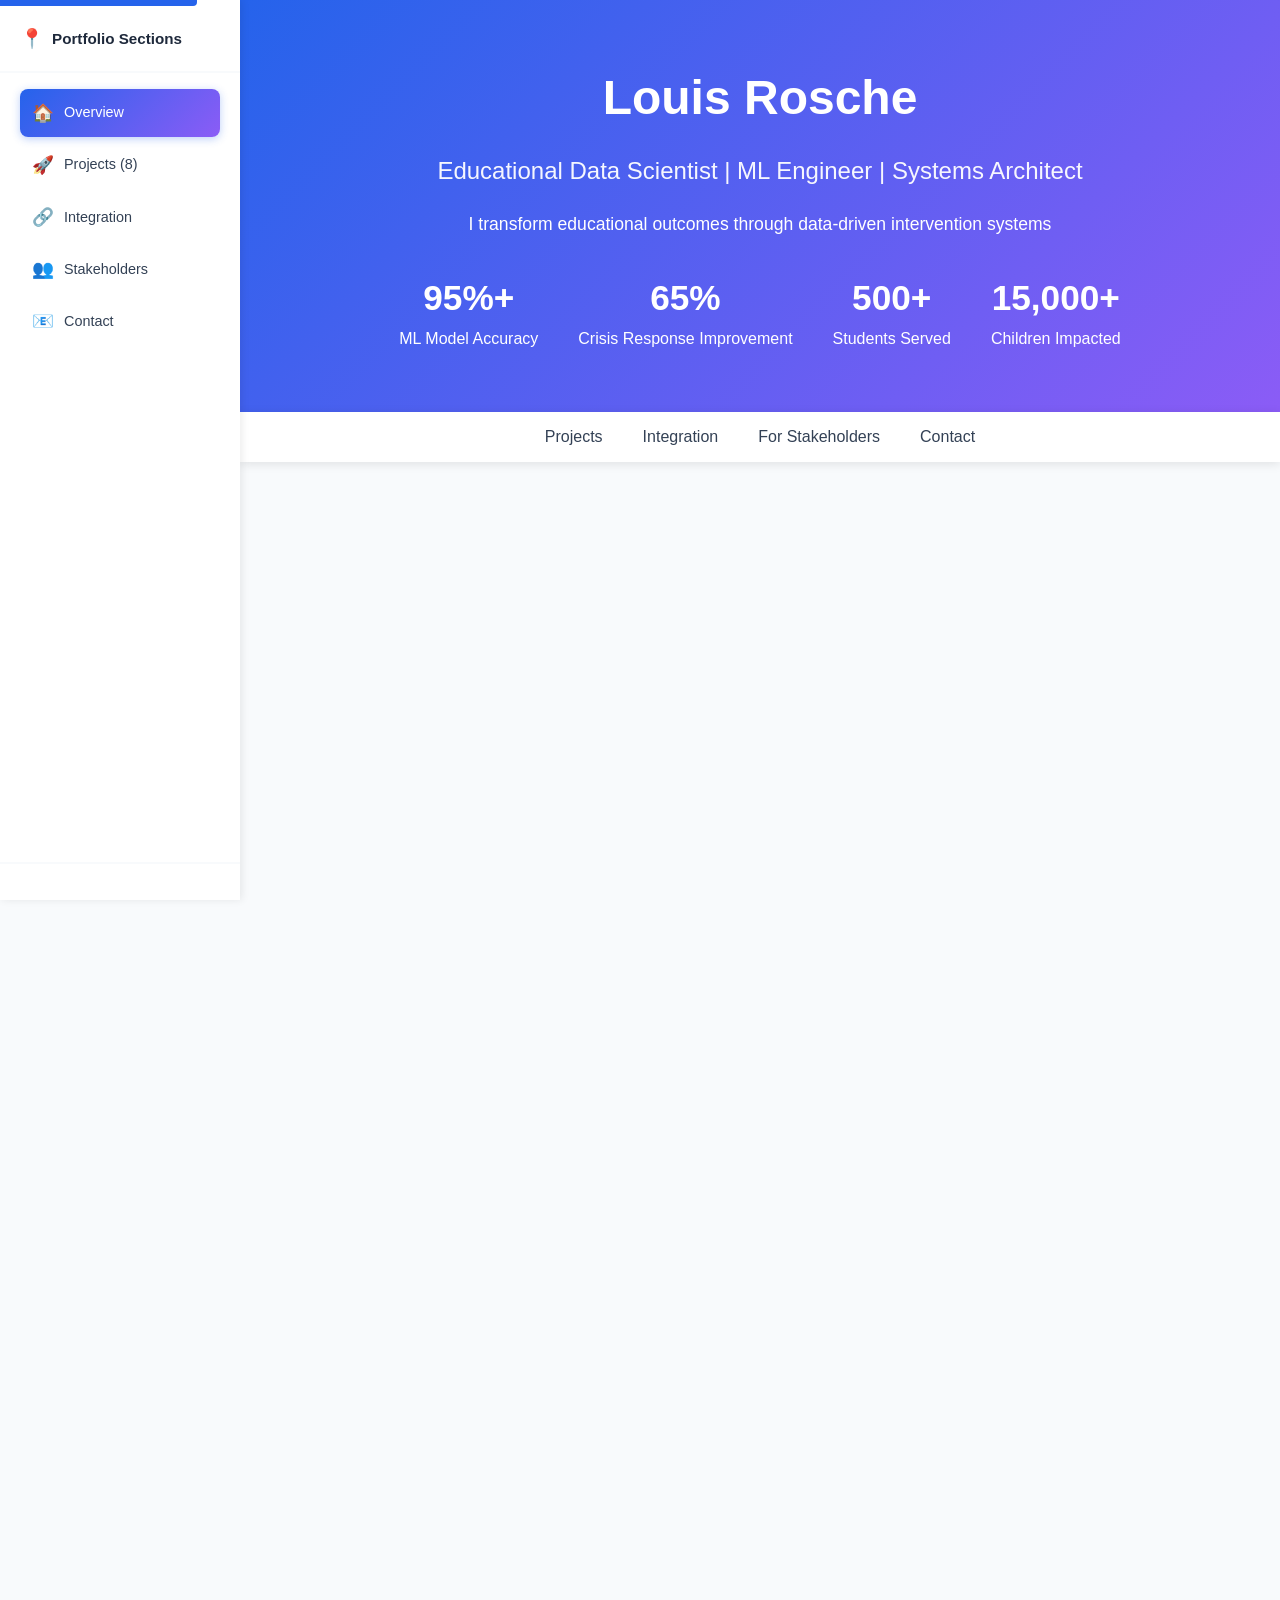
==== index.html @ a0f3019b "Apply 2025 web development best practices: WCAG 2.2, modern CSS, Core Web Vitals ## WCAG 2.2 Complia" ====
<!DOCTYPE html>
<html lang="en">
<head>
    <meta charset="UTF-8">
    <meta name="viewport" content="width=device-width, initial-scale=1.0">

    <!-- Primary Meta Tags -->
    <title>Louis Rosche - Data-Driven Educational Technology Portfolio</title>
    <meta name="description" content="Data-driven educational technology leader with 9+ years classroom experience and 4 years technical expertise. Explore ML models, dashboards, and systems serving 15,000+ students.">
    <meta name="author" content="Louis Rosche">
    <meta name="keywords" content="educational data science, machine learning, Python, SQL, educational technology, MTSS, student intervention systems">

    <!-- Open Graph / Social Media -->
    <meta property="og:type" content="profile">
    <meta property="og:title" content="Louis Rosche - Data-Driven Educational Technology Portfolio">
    <meta property="og:description" content="Educational technology leader combining 9+ years classroom experience with technical expertise in ML, data systems, and automation.">
    <meta property="og:url" content="https://github.com/LouisRosche/Resume-Artifacts">
    <meta name="twitter:card" content="summary_large_image">

    <!-- Canonical URL -->
    <link rel="canonical" href="https://github.com/LouisRosche/Resume-Artifacts">

    <!-- Resource Hints for Performance (Core Web Vitals optimization) -->
    <link rel="dns-prefetch" href="https://cdn.jsdelivr.net">
    <link rel="preconnect" href="https://cdn.jsdelivr.net" crossorigin>

    <!-- Favicon -->
    <link rel="icon" href="data:image/svg+xml,<svg xmlns=%22http://www.w3.org/2000/svg%22 viewBox=%220 0 100 100%22><text y=%22.9em%22 font-size=%2290%22>📊</text></svg>">

    <!-- Stylesheets -->
    <link rel="stylesheet" href="styles.css">

    <!-- Structured Data -->
    <script type="application/ld+json">
    {
        "@context": "https://schema.org/",
        "@type": "Person",
        "name": "Louis Rosche",
        "url": "https://github.com/LouisRosche/Resume-Artifacts",
        "sameAs": [
            "https://linkedin.com/in/louis-rosche",
            "https://github.com/LouisRosche"
        ],
        "jobTitle": "Data-Driven Educational Technology Leader",
        "knowsAbout": [
            "Machine Learning",
            "Educational Data Science",
            "Python",
            "SQL",
            "System Architecture",
            "Educational Technology"
        ],
        "alumniOf": "Truman State University"
    }
    </script>
</head>
<body>
    <!-- Skip to main content - Accessibility -->
    <a href="#main-content" class="skip-link">Skip to main content</a>

    <!-- Sidebar Navigation -->
    <aside class="sidebar-nav" role="navigation" aria-label="Page sections">
        <div class="sidebar-header">
            <span class="sidebar-icon" role="img" aria-label="Navigation">📍</span>
            <span class="sidebar-title">Portfolio Sections</span>
        </div>
        <div class="sidebar-links-container">
            <ul class="sidebar-links">
                <li><a href="#hero" class="sidebar-link active" data-section="hero">
                    <span class="link-icon">🏠</span>
                    <span class="link-text">Overview</span>
                </a></li>
                <li><a href="#projects" class="sidebar-link" data-section="projects">
                    <span class="link-icon">🚀</span>
                    <span class="link-text">Projects (8)</span>
                </a></li>
                <li><a href="#integration" class="sidebar-link" data-section="integration">
                    <span class="link-icon">🔗</span>
                    <span class="link-text">Integration</span>
                </a></li>
                <li><a href="#stakeholders" class="sidebar-link" data-section="stakeholders">
                    <span class="link-icon">👥</span>
                    <span class="link-text">Stakeholders</span>
                </a></li>
                <li><a href="#contact" class="sidebar-link" data-section="contact">
                    <span class="link-icon">📧</span>
                    <span class="link-text">Contact</span>
                </a></li>
            </ul>
        </div>
        <div class="sidebar-progress">
            <div class="progress-bar" id="reading-progress"></div>
        </div>
    </aside>

    <!-- Hero Section -->
    <section id="hero" class="hero">
        <h1>Louis Rosche</h1>
        <p class="tagline">Educational Data Scientist | ML Engineer | Systems Architect</p>
        <p class="section-subtitle" style="color: white; max-width: 600px; margin: 15px auto;">
            I transform educational outcomes through data-driven intervention systems
        </p>

        <div class="stats">
            <div class="stat">
                <span class="stat-value">95%+</span>
                <span class="stat-label">ML Model Accuracy</span>
            </div>
            <div class="stat">
                <span class="stat-value">65%</span>
                <span class="stat-label">Crisis Response Improvement</span>
            </div>
            <div class="stat">
                <span class="stat-value">500+</span>
                <span class="stat-label">Students Served</span>
            </div>
            <div class="stat">
                <span class="stat-value">15,000+</span>
                <span class="stat-label">Children Impacted</span>
            </div>
        </div>
    </section>

    <!-- Navigation -->
    <nav role="navigation" aria-label="Main navigation">
        <ul>
            <li><a href="#projects">Projects</a></li>
            <li><a href="#integration">Integration</a></li>
            <li><a href="#stakeholders">For Stakeholders</a></li>
            <li><a href="#contact">Contact</a></li>
        </ul>
    </nav>

    <!-- Main Content -->
    <main id="main-content">
        <!-- Projects Section -->
        <section id="projects" class="container">
            <h2 class="section-heading">Interactive Project Demos</h2>
            <p class="section-subtitle">
                Explore 8 production-quality systems I've built, each with live interactive demonstrations.
                Filter by type to focus on areas of interest.
            </p>

            <!-- Project Filtering -->
            <div class="projects-filter" role="toolbar" aria-label="Filter projects by category">
                <button class="filter-btn active"
                        data-filter="all"
                        onclick="filterProjects('all')"
                        aria-pressed="true">
                    All Projects (8)
                </button>
                <button class="filter-btn"
                        data-filter="ml-analytics"
                        onclick="filterProjects('ml-analytics')"
                        aria-pressed="false">
                    ML & Analytics (3)
                </button>
                <button class="filter-btn"
                        data-filter="automation"
                        onclick="filterProjects('automation')"
                        aria-pressed="false">
                    Automation (3)
                </button>
                <button class="filter-btn"
                        data-filter="platforms"
                        onclick="filterProjects('platforms')"
                        aria-pressed="false">
                    Platforms (2)
                </button>
            </div>

            <div class="projects-grid">
                <!-- Project 1: Predictive Model -->
                <article class="project-card" data-category="ml-analytics" aria-labelledby="project-1-title">
                    <div class="project-icon" role="img" aria-label="Machine Learning and Artificial Intelligence">🤖</div>
                    <h3 id="project-1-title">Student Risk Prediction Model</h3>
                    <p>I developed an ML model processing 14 risk indicators to predict student crisis 2-3 weeks early with 95%+ accuracy.</p>

                    <div class="tech-stack" role="list" aria-label="Technologies used">
                        <span class="tech-badge" role="listitem">Python</span>
                        <span class="tech-badge" role="listitem">XGBoost</span>
                        <span class="tech-badge" role="listitem">scikit-learn</span>
                    </div>

                    <div class="impact-metrics" aria-label="Impact metrics">
                        <strong>65% faster</strong>
                        Crisis response: 48h → 8h
                    </div>

                    <a href="predictive-model/demo.html" class="btn" aria-label="View interactive demo of Student Risk Prediction Model">🎮 Interactive Demo</a>
                    <a href="predictive-model/student_risk_predictor.py" class="btn btn-secondary" download aria-label="Download Python source code">📥 Download Source (.py)</a>
                </article>

                <!-- Project 2: MTSS Dashboard -->
                <article class="project-card" data-category="ml-analytics platforms" aria-labelledby="project-2-title">
                    <div class="project-icon" role="img" aria-label="Real-time dashboard and data visualization">📊</div>
                    <h3 id="project-2-title">MTSS Real-Time Dashboard</h3>
                    <p>I built an interactive dashboard tracking 150+ students across Tier 2/3 interventions with same-day adjustment capability.</p>

                    <div class="tech-stack" role="list" aria-label="Technologies used">
                        <span class="tech-badge" role="listitem">Python</span>
                        <span class="tech-badge" role="listitem">Plotly</span>
                        <span class="tech-badge" role="listitem">pandas</span>
                    </div>

                    <div class="impact-metrics" aria-label="Impact metrics">
                        <strong>12 hours saved</strong>
                        Weekly data entry eliminated
                    </div>

                    <a href="mtss-dashboard/demo.html" class="btn" aria-label="View interactive demo of MTSS Dashboard">🎮 Interactive Demo</a>
                    <a href="mtss-dashboard/mtss_dashboard.py" class="btn btn-secondary" download aria-label="Download Python source code">📥 Download Source (.py)</a>
                </article>

                <!-- Project 3: ETL Pipeline -->
                <article class="project-card" data-category="automation ml-analytics" aria-labelledby="project-3-title">
                    <div class="project-icon" role="img" aria-label="Data integration and ETL pipeline">🔄</div>
                    <h3 id="project-3-title">Nonprofit Data Integration</h3>
                    <p>I built an ETL pipeline integrating 45 organizations across 5 disparate systems, serving 15,000+ children.</p>

                    <div class="tech-stack" role="list" aria-label="Technologies used">
                        <span class="tech-badge" role="listitem">Python</span>
                        <span class="tech-badge" role="listitem">SQLAlchemy</span>
                        <span class="tech-badge" role="listitem">PostgreSQL</span>
                    </div>

                    <div class="impact-metrics" aria-label="Impact metrics">
                        <strong>85% reduction</strong>
                        Report time: 40h → 6h<br>
                        <strong>2,400+ inconsistencies identified</strong>
                        Automated data quality checks
                    </div>

                    <a href="etl-pipeline/demo.html" class="btn" aria-label="View interactive demo of ETL Pipeline">🎮 Interactive Demo</a>
                    <a href="etl-pipeline/nonprofit_data_pipeline.py" class="btn btn-secondary" download aria-label="Download Python source code">📥 Download Source (.py)</a>
                </article>

                <!-- Project 4: Equity Tracking -->
                <article class="project-card" data-category="ml-analytics" aria-labelledby="project-4-title">
                    <div class="project-icon" role="img" aria-label="Equity tracking and monitoring system">⚖️</div>
                    <h3 id="project-4-title">Equity-Focused Tracking</h3>
                    <p>I designed a comprehensive system monitoring 8 educational metrics for 60+ foster care students across 12 districts.</p>

                    <div class="tech-stack" role="list" aria-label="Technologies used">
                        <span class="tech-badge" role="listitem">Python</span>
                        <span class="tech-badge" role="listitem">Excel</span>
                        <span class="tech-badge" role="listitem">pandas</span>
                    </div>

                    <div class="impact-metrics" aria-label="Impact metrics">
                        <strong>+30% success</strong>
                        School transitions: 52% → 82%<br>
                        <strong>87% time reduction</strong>
                        Reporting: 3 days → 4 hours
                    </div>

                    <a href="equity-tracking/demo.html" class="btn" aria-label="View interactive demo of Equity Tracking">🎮 Interactive Demo</a>
                    <a href="equity-tracking/equity_tracking_system.py" class="btn btn-secondary" download aria-label="Download Python source code">📥 Download Source (.py)</a>
                </article>

                <!-- Project 5: Progress Monitoring -->
                <article class="project-card" data-category="automation" aria-labelledby="project-5-title">
                    <div class="project-icon" role="img" aria-label="Progress monitoring and reporting">📈</div>
                    <h3 id="project-5-title">Automated Progress Monitoring</h3>
                    <p>I created a SQL-based system generating weekly intervention reports for 60+ Tier 2/3 students automatically.</p>

                    <div class="tech-stack" role="list" aria-label="Technologies used">
                        <span class="tech-badge" role="listitem">SQL</span>
                        <span class="tech-badge" role="listitem">Python</span>
                        <span class="tech-badge" role="listitem">PowerSchool</span>
                    </div>

                    <div class="impact-metrics" aria-label="Impact metrics">
                        <strong>12,000+ assessments</strong>
                        Processed weekly<br>
                        <strong>8 hours saved</strong>
                        100% automation achieved
                    </div>

                    <a href="progress-monitoring/demo.html" class="btn" aria-label="View interactive demo of Progress Monitoring">🎮 Interactive Demo</a>
                    <a href="progress-monitoring/progress_monitoring_system.py" class="btn btn-secondary" download aria-label="Download Python source code">📥 Download Source (.py)</a>
                </article>

                <!-- Project 6: Assessment Platform -->
                <article class="project-card" data-category="platforms automation" aria-labelledby="project-6-title">
                    <div class="project-icon" role="img" aria-label="Assessment and data platform">📋</div>
                    <h3 id="project-6-title">Multi-Source Assessment Platform</h3>
                    <p>I built a platform that processes 1,000+ weekly data points from 5 sources to generate 120+ individualized reports.</p>

                    <div class="tech-stack" role="list" aria-label="Technologies used">
                        <span class="tech-badge" role="listitem">Python</span>
                        <span class="tech-badge" role="listitem">pandas</span>
                        <span class="tech-badge" role="listitem">Multi-source</span>
                    </div>

                    <div class="impact-metrics" aria-label="Impact metrics">
                        <strong>+47% effectiveness</strong>
                        52% behavioral ↓, 38% academic ↑, 41% SEL ↑
                    </div>

                    <a href="assessment-platform/demo.html" class="btn" aria-label="View interactive demo of Assessment Platform">🎮 Interactive Demo</a>
                    <a href="assessment-platform/assessment_platform.py" class="btn btn-secondary" download aria-label="Download Python source code">📥 Download Source (.py)</a>
                </article>

                <!-- Project 7: Workflow Automation -->
                <article class="project-card" data-category="automation" aria-labelledby="project-7-title">
                    <div class="project-icon" role="img" aria-label="Workflow automation and efficiency">⚡</div>
                    <h3 id="project-7-title">Mentor Workflow Automation</h3>
                    <p>I developed a Google Apps Script automation for check-ins, scheduling, and reporting across 50+ mentors.</p>

                    <div class="tech-stack" role="list" aria-label="Technologies used">
                        <span class="tech-badge" role="listitem">Apps Script</span>
                        <span class="tech-badge" role="listitem">Google Workspace</span>
                    </div>

                    <div class="impact-metrics" aria-label="Impact metrics">
                        <strong>+28% efficiency</strong>
                        Staff time: 8h → 5.75h<br>
                        <strong>30% training reduction</strong>
                        20h → 14h • 95%+ compliance
                    </div>

                    <a href="workflow-automation/demo.html" class="btn" aria-label="View interactive demo of Workflow Automation">🎮 Interactive Demo</a>
                    <a href="workflow-automation/mentor_workflow_automation.gs" class="btn btn-secondary" download aria-label="Download Google Apps Script source code">📥 Download Source (.gs)</a>
                </article>

                <!-- Project 8: Restorative Justice -->
                <article class="project-card" data-category="platforms" aria-labelledby="project-8-title">
                    <div class="project-icon" role="img" aria-label="Restorative justice platform">🔄</div>
                    <h3 id="project-8-title">Restorative Justice Platform</h3>
                    <p>I created a web platform for 30+ facilitators managing 120+ annual restorative circle sessions.</p>

                    <div class="tech-stack" role="list" aria-label="Technologies used">
                        <span class="tech-badge" role="listitem">JavaScript</span>
                        <span class="tech-badge" role="listitem">HTML/CSS</span>
                    </div>

                    <div class="impact-metrics" aria-label="Impact metrics">
                        <strong>120+ sessions</strong>
                        Standardized protocols
                    </div>

                    <a href="restorative-justice-platform/index.html" class="btn" aria-label="View live Restorative Justice Platform">🎮 Live Platform</a>
                    <a href="restorative-justice-platform/app.js" class="btn btn-secondary" download aria-label="Download JavaScript source code">📥 Download Source (.js)</a>
                </article>
            </div>
        </section>

        <!-- Integration Diagram -->
        <section id="integration" class="integration-section">
            <div class="container">
                <h2 class="section-heading">How It All Connects</h2>
                <p class="section-subtitle">
                    These aren't isolated projects – they're an interconnected ecosystem for data-driven student support.
                </p>

                <div class="integration-diagram">
                    <div class="system-flow">
                        <div class="system-box">
                            <strong>Data Collection</strong>
                            <p style="margin-top: 10px; font-size: 0.9rem;">
                                PowerSchool, Google Forms, Staff Observations
                            </p>
                        </div>
                        <div class="arrow" aria-hidden="true">→</div>
                        <div class="system-box">
                            <strong>ETL Pipeline</strong>
                            <p style="margin-top: 10px; font-size: 0.9rem;">
                                Validate, Transform, Centralize (45 orgs)
                            </p>
                        </div>
                        <div class="arrow" aria-hidden="true">→</div>
                        <div class="system-box">
                            <strong>ML & Analytics</strong>
                            <p style="margin-top: 10px; font-size: 0.9rem;">
                                Predictive Model, Risk Scoring, Dashboards
                            </p>
                        </div>
                        <div class="arrow" aria-hidden="true">→</div>
                        <div class="system-box">
                            <strong>Action & Support</strong>
                            <p style="margin-top: 10px; font-size: 0.9rem;">
                                Automated Reports, Interventions, Tracking
                            </p>
                        </div>
                    </div>
                </div>
            </div>
        </section>

        <!-- Stakeholder Views -->
        <section id="stakeholders" class="container">
            <h2 class="section-heading">Choose Your View</h2>

            <div class="stakeholder-tabs" role="tablist" aria-label="Stakeholder perspectives">
                <button class="tab-btn active"
                        role="tab"
                        aria-selected="true"
                        aria-controls="recruiter"
                        id="recruiter-tab"
                        tabindex="0"
                        onclick="showTab('recruiter')">
                    Recruiter (30 sec)
                </button>
                <button class="tab-btn"
                        role="tab"
                        aria-selected="false"
                        aria-controls="hiring"
                        id="hiring-tab"
                        tabindex="-1"
                        onclick="showTab('hiring')">
                    Hiring Manager
                </button>
                <button class="tab-btn"
                        role="tab"
                        aria-selected="false"
                        aria-controls="technical"
                        id="technical-tab"
                        tabindex="-1"
                        onclick="showTab('technical')">
                    Technical Leader
                </button>
                <button class="tab-btn"
                        role="tab"
                        aria-selected="false"
                        aria-controls="education"
                        id="education-tab"
                        tabindex="-1"
                        onclick="showTab('education')">
                    Education Leader
                </button>
            </div>

            <div id="recruiter" class="tab-content active" role="tabpanel" aria-labelledby="recruiter-tab" aria-hidden="false">
                <h3>Quick Overview for Recruiters</h3>
                <h4 style="margin-top: 20px;">The Basics</h4>
                <ul style="font-size: 1.05rem; line-height: 1.8;">
                    <li>✅ <strong>9+ years education</strong>: Classroom teacher → MTSS Coordinator → Director → Data Specialist</li>
                    <li>✅ <strong>4 years technical</strong>: Building production ML models, dashboards, ETL pipelines</li>
                    <li>✅ <strong>Proven impact</strong>: 95%+ ML accuracy, 65% faster crisis response, 500+ students served</li>
                    <li>✅ <strong>Full-stack capabilities</strong>: Python, SQL, JavaScript, Cloud platforms</li>
                    <li>✅ <strong>Scale demonstrated</strong>: Systems serving 500-15,000 users</li>
                    <li>✅ <strong>Certifications</strong>: Google Data Analytics, CAPM, Harvard Leadership</li>
                </ul>
                <div class="mt-30">
                    <a href="https://github.com/LouisRosche/Resume-Artifacts#readme" class="btn" target="_blank" rel="noopener noreferrer">📖 View on GitHub</a>
                    <a href="#contact" class="btn btn-secondary">Contact Me</a>
                </div>
            </div>

            <div id="hiring" class="tab-content" role="tabpanel" aria-labelledby="hiring-tab" aria-hidden="true">
                <h3>For Hiring Managers: Can I Deliver?</h3>
                <h4 style="margin-top: 20px;">Proven Track Record</h4>
                <ul style="font-size: 1.05rem; line-height: 1.8;">
                    <li><strong>ML Model</strong>: 95%+ accuracy, deployed in production, serving 500+ students</li>
                    <li><strong>ETL Pipeline</strong>: Integrated 45 organizations, 85% time reduction</li>
                    <li><strong>Real Impact</strong>: 65% faster crisis response, 30% better student transitions</li>
                    <li><strong>Scale</strong>: Systems serving 15,000+ children across multiple organizations</li>
                </ul>

                <h4 style="margin-top: 30px;">What Makes Me Different</h4>
                <p style="margin: 15px 0; font-size: 1.05rem; line-height: 1.7;">
                    <strong>I combine deep domain expertise with technical skills.</strong>
                    Unlike pure technologists, I understand the problem intimately (9 years in classrooms).
                    Unlike pure educators, I build production-quality systems (4 years technical).
                    This combination means I build what actually solves the problem.
                </p>

                <div class="mt-30">
                    <a href="https://github.com/LouisRosche/Resume-Artifacts/tree/main/docs" class="btn" target="_blank" rel="noopener noreferrer">📁 View Documentation</a>
                    <a href="#projects" class="btn btn-secondary">View Demos</a>
                </div>
            </div>

            <div id="technical" class="tab-content" role="tabpanel" aria-labelledby="technical-tab" aria-hidden="true">
                <h3>For Technical Leaders: Code Quality & Architecture</h3>

                <h4 style="margin-top: 20px;">Tech Stack</h4>
                <div style="display: grid; grid-template-columns: repeat(auto-fit, minmax(200px, 1fr)); gap: 20px; margin: 20px 0;">
                    <div style="background: var(--light); padding: 20px; border-radius: 10px;">
                        <strong>Languages</strong>
                        <p>Python, JavaScript, TypeScript, SQL, R</p>
                    </div>
                    <div style="background: var(--light); padding: 20px; border-radius: 10px;">
                        <strong>ML/Data</strong>
                        <p>XGBoost, scikit-learn, pandas, NumPy</p>
                    </div>
                    <div style="background: var(--light); padding: 20px; border-radius: 10px;">
                        <strong>Databases</strong>
                        <p>PostgreSQL, MySQL, SQLite</p>
                    </div>
                    <div style="background: var(--light); padding: 20px; border-radius: 10px;">
                        <strong>Cloud</strong>
                        <p>Azure, GCP, GitHub Actions</p>
                    </div>
                </div>

                <h4 style="margin-top: 30px;">Code Quality</h4>
                <ul style="font-size: 1.05rem; line-height: 1.8;">
                    <li>All projects on GitHub with full source code available</li>
                    <li>Modular, maintainable code with documentation</li>
                    <li>Error handling, logging, data quality checks throughout</li>
                </ul>

                <div class="mt-30">
                    <a href="https://github.com/LouisRosche/Resume-Artifacts" class="btn" target="_blank" rel="noopener noreferrer">View on GitHub</a>
                    <a href="#projects" class="btn btn-secondary">View Live Demos</a>
                </div>
            </div>

            <div id="education" class="tab-content" role="tabpanel" aria-labelledby="education-tab" aria-hidden="true">
                <h3>For Education Leaders: Student-Centered Impact</h3>
                <h4 style="margin-top: 20px;">Real Student Outcomes</h4>
                <ul style="font-size: 1.05rem; line-height: 1.8;">
                    <li><strong>Crisis Prevention</strong>: 2-3 weeks early warning, 65% faster response</li>
                    <li><strong>Equity Improvement</strong>: 30% increase in successful foster care transitions (52% → 82%)</li>
                    <li><strong>Intervention Effectiveness</strong>: 47% program improvement through data-driven adjustments</li>
                    <li><strong>Staff Efficiency</strong>: 8-12 hours weekly saved per system, allowing more student face time</li>
                </ul>

                <h4 style="margin-top: 30px;">Educational Background</h4>
                <ul style="font-size: 1.05rem; line-height: 1.8;">
                    <li>M.A. in Education, Cum Laude - Truman State University</li>
                    <li>Missouri Teaching License (Elementary 1-6, Science 5-9)</li>
                    <li>9 years classroom teaching across grades K-8</li>
                    <li>MTSS Coordinator, Science Department Lead</li>
                </ul>

                <div class="mt-30">
                    <a href="#projects" class="btn">View Interactive Demos</a>
                </div>
            </div>
        </section>
    </main>

    <!-- CTA Section -->
    <section id="contact" class="cta-section">
        <h2>Let's Build Something Impactful</h2>
        <p style="font-size: 1.2rem; margin-bottom: 20px;">
            Ready to discuss how data-driven systems can transform educational outcomes?
        </p>

        <div class="contact-info">
            <div class="contact-item">
                📧 <a href="mailto:louis.rosche@gmail.com">louis.rosche@gmail.com</a>
            </div>
            <div class="contact-item">
                📱 <a href="tel:+15732596165">573-259-6165</a>
            </div>
            <div class="contact-item">
                💼 <a href="https://linkedin.com/in/louis-rosche" target="_blank" rel="noopener noreferrer">LinkedIn</a>
            </div>
            <div class="contact-item">
                💻 <a href="https://github.com/LouisRosche/Resume-Artifacts" target="_blank" rel="noopener noreferrer">GitHub</a>
            </div>
        </div>

        <div class="mt-30">
            <a href="https://github.com/LouisRosche/Resume-Artifacts/blob/main/QUICK_START.md" class="btn" style="background: white; color: var(--primary);" target="_blank" rel="noopener noreferrer">
                📖 Quick Start Guide (GitHub)
            </a>
        </div>
    </section>

    <!-- JavaScript -->
    <script src="script.js"></script>
</body>
</html>
---- styles.css ----
/*
 * Louis Rosche - Portfolio Styles
 * Accessible, responsive, and following WCAG 2.2 AA standards
 * Modern CSS features: text-wrap, content-visibility, :has() selector
 * Performance optimized for Core Web Vitals (INP, LCP, CLS)
 */

:root {
    --primary: #2563eb;
    --secondary: #10b981;
    --accent: #8b5cf6;
    --dark: #1e293b;
    --light: #f8fafc;
    --text: #334155;
}

* {
    margin: 0;
    padding: 0;
    box-sizing: border-box;
}

body {
    font-family: -apple-system, BlinkMacSystemFont, 'Segoe UI', Roboto, sans-serif;
    line-height: 1.6;
    color: var(--text);
    background: var(--light);
}

/* Modern CSS: Balanced text wrapping for headings */
h1, h2, h3, h4, h5, h6 {
    text-wrap: balance;
}

/* Performance: Defer rendering of off-screen content */
.project-card,
.tab-content,
section {
    content-visibility: auto;
}

/* Skip to main content link - Accessibility critical */
.skip-link {
    position: absolute;
    top: -40px;
    left: 0;
    background: var(--primary);
    color: white;
    padding: 10px 20px;
    text-decoration: none;
    z-index: 1000;
    border-radius: 0 0 4px 0;
    font-weight: 600;
}

.skip-link:focus {
    top: 0;
    outline: 3px solid var(--accent);
    outline-offset: 2px;
}

/* Sidebar Navigation - Full viewport height navigation */
.sidebar-nav {
    position: fixed;
    left: 0;
    top: 0;
    width: 240px;
    height: 100vh;
    background: white;
    box-shadow: 2px 0 8px rgba(0, 0, 0, 0.08);
    padding: 0;
    z-index: 900;
    display: flex;
    flex-direction: column;
    transition: transform 0.3s ease;
    overflow: hidden;
}

.sidebar-header {
    display: flex;
    align-items: center;
    gap: 8px;
    padding: 24px 20px 16px 20px;
    border-bottom: 2px solid var(--light);
    flex-shrink: 0;
}

.sidebar-icon {
    font-size: 1.2rem;
}

.sidebar-title {
    font-weight: 700;
    color: var(--dark);
    font-size: 0.95rem;
}

/* Back button for demo pages */
.sidebar-back {
    display: flex;
    align-items: center;
    gap: 8px;
    padding: 12px 20px;
    background: var(--light);
    color: var(--primary);
    text-decoration: none;
    font-weight: 600;
    font-size: 0.9rem;
    border-bottom: 1px solid #e2e8f0;
    transition: background 0.2s ease;
    flex-shrink: 0;
}

.sidebar-back:hover {
    background: #e2e8f0;
}

.sidebar-back .back-icon {
    font-size: 1.1rem;
}

/* Scrollable links container */
.sidebar-links-container {
    flex-grow: 1;
    overflow-y: auto;
    padding: 16px 20px;
}

.sidebar-links {
    list-style: none;
    padding: 0;
    margin: 0;
}

.sidebar-links li {
    margin-bottom: 4px;
}

.sidebar-link {
    display: flex;
    align-items: center;
    gap: 10px;
    padding: 10px 12px;
    text-decoration: none;
    color: var(--text);
    border-radius: 8px;
    transition: all 0.2s ease;
    font-size: 0.9rem;
    font-weight: 500;
}

.sidebar-link:hover {
    background: var(--light);
    color: var(--primary);
    transform: translateX(2px);
}

.sidebar-link.active {
    background: linear-gradient(135deg, var(--primary) 0%, var(--accent) 100%);
    color: white;
    box-shadow: 0 2px 8px rgba(37, 99, 235, 0.3);
}

.sidebar-link .link-icon {
    font-size: 1.1rem;
    flex-shrink: 0;
}

.sidebar-link .link-text {
    flex-grow: 1;
}

/* Progress bar at bottom */
.sidebar-progress {
    padding: 16px 20px;
    border-top: 2px solid var(--light);
    flex-shrink: 0;
}

.progress-bar {
    height: 4px;
    background: linear-gradient(135deg, var(--primary) 0%, var(--accent) 100%);
    border-radius: 2px;
    width: 0%;
    transition: width 0.3s ease;
}

/* Hide sidebar on mobile, show on tablet+ */
@media (max-width: 768px) {
    .sidebar-nav {
        display: none;
    }
}

/* Adjust main content to account for sidebar on desktop */
@media (min-width: 769px) {
    body {
        margin-left: 240px;
    }
}

/* Focus indicators - WCAG 2.2 AA compliance including Focus Not Obscured (2.4.11) */
a:focus-visible,
button:focus-visible,
input:focus-visible,
select:focus-visible {
    outline: 3px solid var(--primary);
    outline-offset: 2px;
    border-radius: 4px;
    position: relative;
    z-index: 1;
}

nav a:focus-visible {
    color: var(--primary);
    text-decoration: underline;
    background: rgba(37, 99, 235, 0.1);
}

.tab-btn:focus-visible {
    box-shadow: inset 0 0 0 2px white, 0 0 0 3px var(--primary);
}

/* WCAG 2.2: Ensure focused elements scroll into view if needed */
:focus-visible {
    scroll-margin-block: 5rem;
}

/* Modern CSS: Use :has() for parent-based styling */
.sidebar-nav:has(.sidebar-link:focus-visible) {
    scroll-behavior: smooth;
}

.projects-grid:has(.project-card:focus-within) .project-card:not(:focus-within) {
    opacity: 0.7;
    transition: opacity 0.3s ease;
}

/* Hero Section */
.hero {
    background: linear-gradient(135deg, var(--primary) 0%, var(--accent) 100%);
    color: white;
    padding: 60px 20px;
    text-align: center;
}

.hero h1 {
    font-size: 2.5rem;
    margin-bottom: 15px;
    font-weight: 700;
}

.hero .tagline {
    font-size: 1.3rem;
    margin-bottom: 20px;
    opacity: 0.95;
}

.hero .stats {
    display: flex;
    justify-content: center;
    gap: 40px;
    margin-top: 30px;
    flex-wrap: wrap;
}

.stat {
    text-align: center;
}

.stat-value {
    font-size: 2.2rem;
    font-weight: bold;
    display: block;
}

.stat-label {
    font-size: 1rem;
    opacity: 1; /* Removed opacity for better contrast */
    font-weight: 500; /* Improved readability */
}

/* Navigation */
nav {
    background: white;
    box-shadow: 0 2px 10px rgba(0,0,0,0.1);
    position: sticky;
    top: 0;
    z-index: 100;
}

nav ul {
    list-style: none;
    display: flex;
    justify-content: center;
    flex-wrap: wrap;
    padding: 12px;
}

nav a {
    color: var(--text);
    text-decoration: none;
    padding: 12px 20px;
    transition: all 0.3s;
    border-radius: 4px;
}

nav a:hover {
    color: var(--primary);
    background: rgba(37, 99, 235, 0.05);
}

/* Container */
.container {
    max-width: 1200px;
    margin: 0 auto;
    padding: 50px 20px;
}

/* Projects Section with Filtering */
.projects-filter {
    display: flex;
    justify-content: center;
    gap: 15px;
    margin-bottom: 30px;
    flex-wrap: wrap;
}

.filter-btn {
    padding: 14px 28px; /* Increased for 44px touch target */
    min-height: 44px;
    background: white;
    border: 2px solid var(--primary);
    color: var(--primary);
    cursor: pointer;
    border-radius: 8px;
    transition: all 0.3s;
    font-weight: 600;
    font-size: 0.95rem;
    display: inline-flex;
    align-items: center;
    justify-content: center;
}

.filter-btn.active {
    background: var(--primary);
    color: white;
}

.filter-btn:hover:not(.active) {
    background: rgba(37, 99, 235, 0.1);
    transform: translateY(-2px);
}

/* Projects Grid */
.projects-grid {
    display: grid;
    grid-template-columns: repeat(auto-fit, minmax(350px, 1fr));
    gap: 30px;
    margin-top: 30px;
}

.project-card {
    background: white;
    border-radius: 15px;
    padding: 30px;
    box-shadow: 0 5px 20px rgba(0,0,0,0.08);
    transition: transform 0.3s, box-shadow 0.3s;
    border-left: 4px solid var(--primary);
}

.project-card.hidden {
    display: none;
}

.project-card:hover {
    transform: translateY(-5px);
    box-shadow: 0 10px 30px rgba(0,0,0,0.15);
}

.project-icon {
    font-size: 2.5rem;
    margin-bottom: 15px;
}

.project-card h3 {
    color: var(--dark);
    margin-bottom: 15px;
    font-size: 1.5rem;
}

.project-card .tech-stack {
    display: flex;
    flex-wrap: wrap;
    gap: 8px;
    margin: 15px 0;
}

.tech-badge {
    background: var(--light);
    color: var(--primary);
    padding: 5px 12px;
    border-radius: 15px;
    font-size: 0.85rem;
    font-weight: 500;
}

.impact-metrics {
    background: linear-gradient(135deg, #667eea 0%, #764ba2 100%);
    color: white;
    padding: 15px;
    border-radius: 10px;
    margin: 15px 0;
}

.impact-metrics strong {
    display: block;
    font-size: 1.8rem;
    margin-bottom: 5px;
}

.btn {
    display: inline-flex; /* Changed for better alignment */
    align-items: center;
    justify-content: center;
    padding: 14px 28px; /* Increased for 44px touch target */
    min-height: 44px;
    background: var(--primary);
    color: white;
    text-decoration: none;
    border-radius: 8px;
    margin-top: 15px;
    margin-right: 10px;
    transition: all 0.3s;
    font-weight: 600;
    border: none;
    cursor: pointer;
}

.btn:hover {
    background: var(--accent);
    transform: translateY(-2px);
    box-shadow: 0 4px 12px rgba(37, 99, 235, 0.3);
}

.btn-secondary {
    background: transparent;
    border: 2px solid var(--primary);
    color: var(--primary);
}

.btn-secondary:hover {
    background: var(--primary);
    color: white;
}

/* Integration Diagram */
.integration-section {
    background: white;
    padding: 50px 20px;
    margin: 30px 0;
}

.integration-diagram {
    max-width: 900px;
    margin: 30px auto;
    text-align: center;
}

.system-flow {
    display: flex;
    justify-content: space-between;
    align-items: center;
    margin: 25px 0;
    flex-wrap: wrap;
    gap: 20px;
}

.system-box {
    background: var(--light);
    padding: 20px;
    border-radius: 10px;
    border: 2px solid var(--primary);
    min-width: 150px;
    flex: 1;
}

.arrow {
    font-size: 2rem;
    color: var(--primary);
    font-weight: bold;
}

/* Stakeholder Views - Tab Component */
.stakeholder-tabs {
    display: flex;
    justify-content: center;
    gap: 12px;
    margin-bottom: 30px;
    flex-wrap: wrap;
}

.tab-btn {
    padding: 14px 28px; /* Increased for 44px touch target */
    min-height: 44px;
    background: white;
    border: 2px solid var(--primary);
    color: var(--primary);
    cursor: pointer;
    border-radius: 8px;
    transition: all 0.3s;
    font-weight: 600;
    font-size: 0.95rem;
    display: inline-flex;
    align-items: center;
    justify-content: center;
}

.tab-btn.active,
.tab-btn[aria-selected="true"] {
    background: var(--primary);
    color: white;
}

.tab-btn:hover:not(.active) {
    background: rgba(37, 99, 235, 0.1);
    transform: translateY(-2px);
}

.tab-content {
    display: none;
    background: white;
    padding: 40px;
    border-radius: 15px;
    box-shadow: 0 5px 20px rgba(0,0,0,0.08);
}

.tab-content.active {
    display: block;
}

/* Contact CTA */
.cta-section {
    background: linear-gradient(135deg, var(--dark) 0%, var(--primary) 100%);
    color: white;
    padding: 60px 20px;
    text-align: center;
}

.cta-section h2 {
    font-size: 2.2rem;
    margin-bottom: 20px;
}

.contact-info {
    display: flex;
    justify-content: center;
    gap: 30px;
    margin-top: 25px;
    flex-wrap: wrap;
}

.contact-item {
    font-size: 1.1rem;
}

.contact-item a {
    color: white;
    text-decoration: none;
    border-bottom: 2px solid rgba(255, 255, 255, 0.3);
    transition: border-color 0.3s;
}

.contact-item a:hover {
    border-bottom-color: white;
}

/* Section Headings */
.section-heading {
    text-align: center;
    font-size: 2.2rem;
    margin-bottom: 30px;
    color: var(--dark);
}

.section-subtitle {
    text-align: center;
    font-size: 1.1rem;
    color: var(--text);
    max-width: 800px;
    margin: 0 auto 40px;
    line-height: 1.7;
}

/* Utility Classes */
.text-center {
    text-align: center;
}

.mt-20 {
    margin-top: 20px;
}

.mt-30 {
    margin-top: 30px;
}

.mb-20 {
    margin-bottom: 20px;
}

/* Responsive Design - Mobile First Approach */
@media (min-width: 768px) {
    .hero h1 {
        font-size: 3rem;
    }

    .hero .tagline {
        font-size: 1.5rem;
    }
}

@media (max-width: 767px) {
    .hero {
        padding: 40px 15px;
    }

    .hero h1 {
        font-size: 1.8rem;
    }

    .hero .tagline {
        font-size: 1.1rem;
    }

    .hero .stats {
        gap: 25px;
    }

    .stat-value {
        font-size: 1.8rem;
    }

    .stat-label {
        font-size: 0.85rem;
    }

    nav ul {
        padding: 10px;
    }

    nav a {
        padding: 10px 15px;
        font-size: 0.9rem;
    }

    .container {
        padding: 30px 15px;
    }

    .projects-grid {
        grid-template-columns: 1fr;
    }

    .section-heading {
        font-size: 1.8rem;
    }

    .section-subtitle {
        font-size: 1rem;
    }

    .btn, .filter-btn, .tab-btn {
        padding: 12px 20px;
        font-size: 0.9rem;
        min-height: 44px; /* Maintain touch target */
    }

    .cta-section {
        padding: 40px 15px;
    }

    .cta-section h2 {
        font-size: 1.8rem;
    }

    .contact-info {
        flex-direction: column;
        gap: 15px;
    }
}

/* Print Styles */
@media print {
    .skip-link,
    nav,
    .projects-filter,
    .stakeholder-tabs,
    .btn,
    .cta-section {
        display: none;
    }

    body {
        background: white;
    }

    .project-card,
    .tab-content {
        page-break-inside: avoid;
        box-shadow: none;
        border: 1px solid #ccc;
    }
}

/* High Contrast Mode Support */
@media (prefers-contrast: high) {
    :root {
        --primary: #1e40af;
        --text: #000;
        --light: #fff;
    }

    .btn, .filter-btn, .tab-btn {
        border-width: 3px;
    }
}

/* Reduced Motion Support */
@media (prefers-reduced-motion: reduce) {
    *,
    *::before,
    *::after {
        animation-duration: 0.01ms !important;
        animation-iteration-count: 1 !important;
        transition-duration: 0.01ms !important;
    }
}
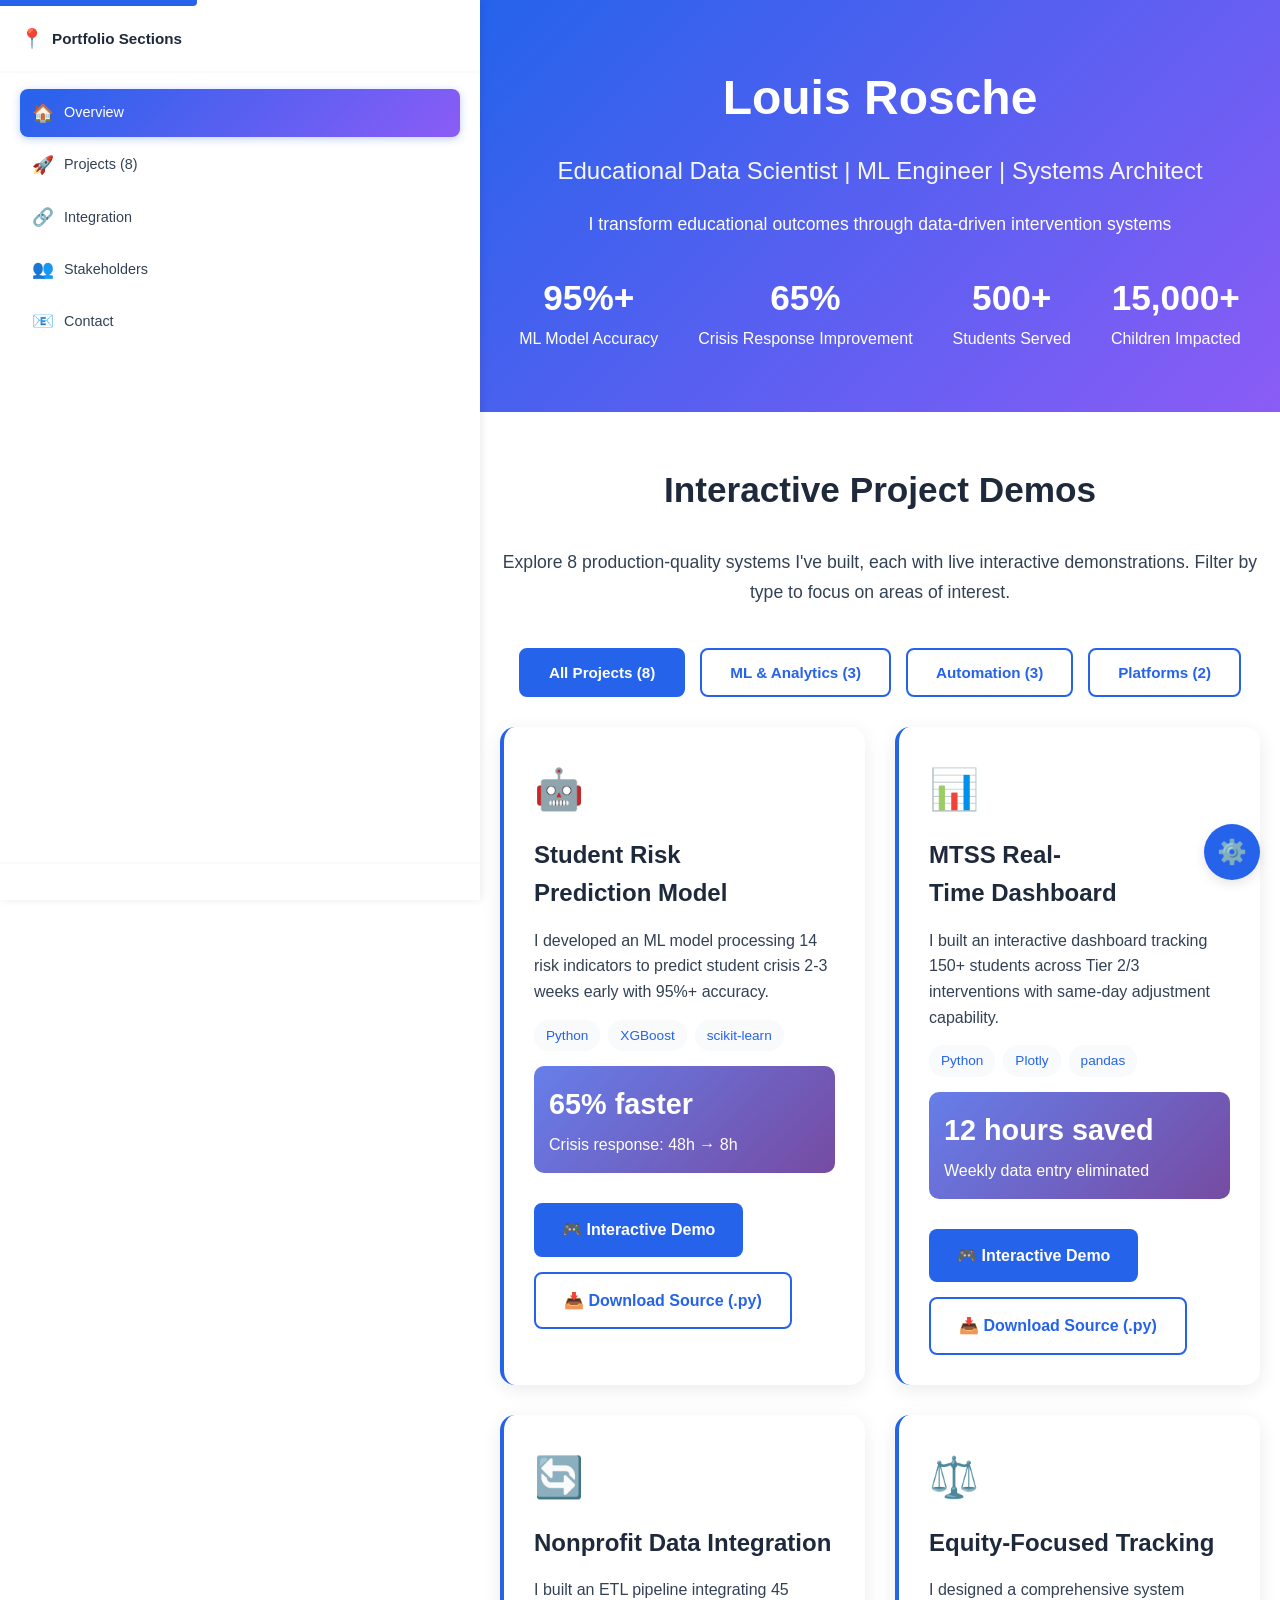
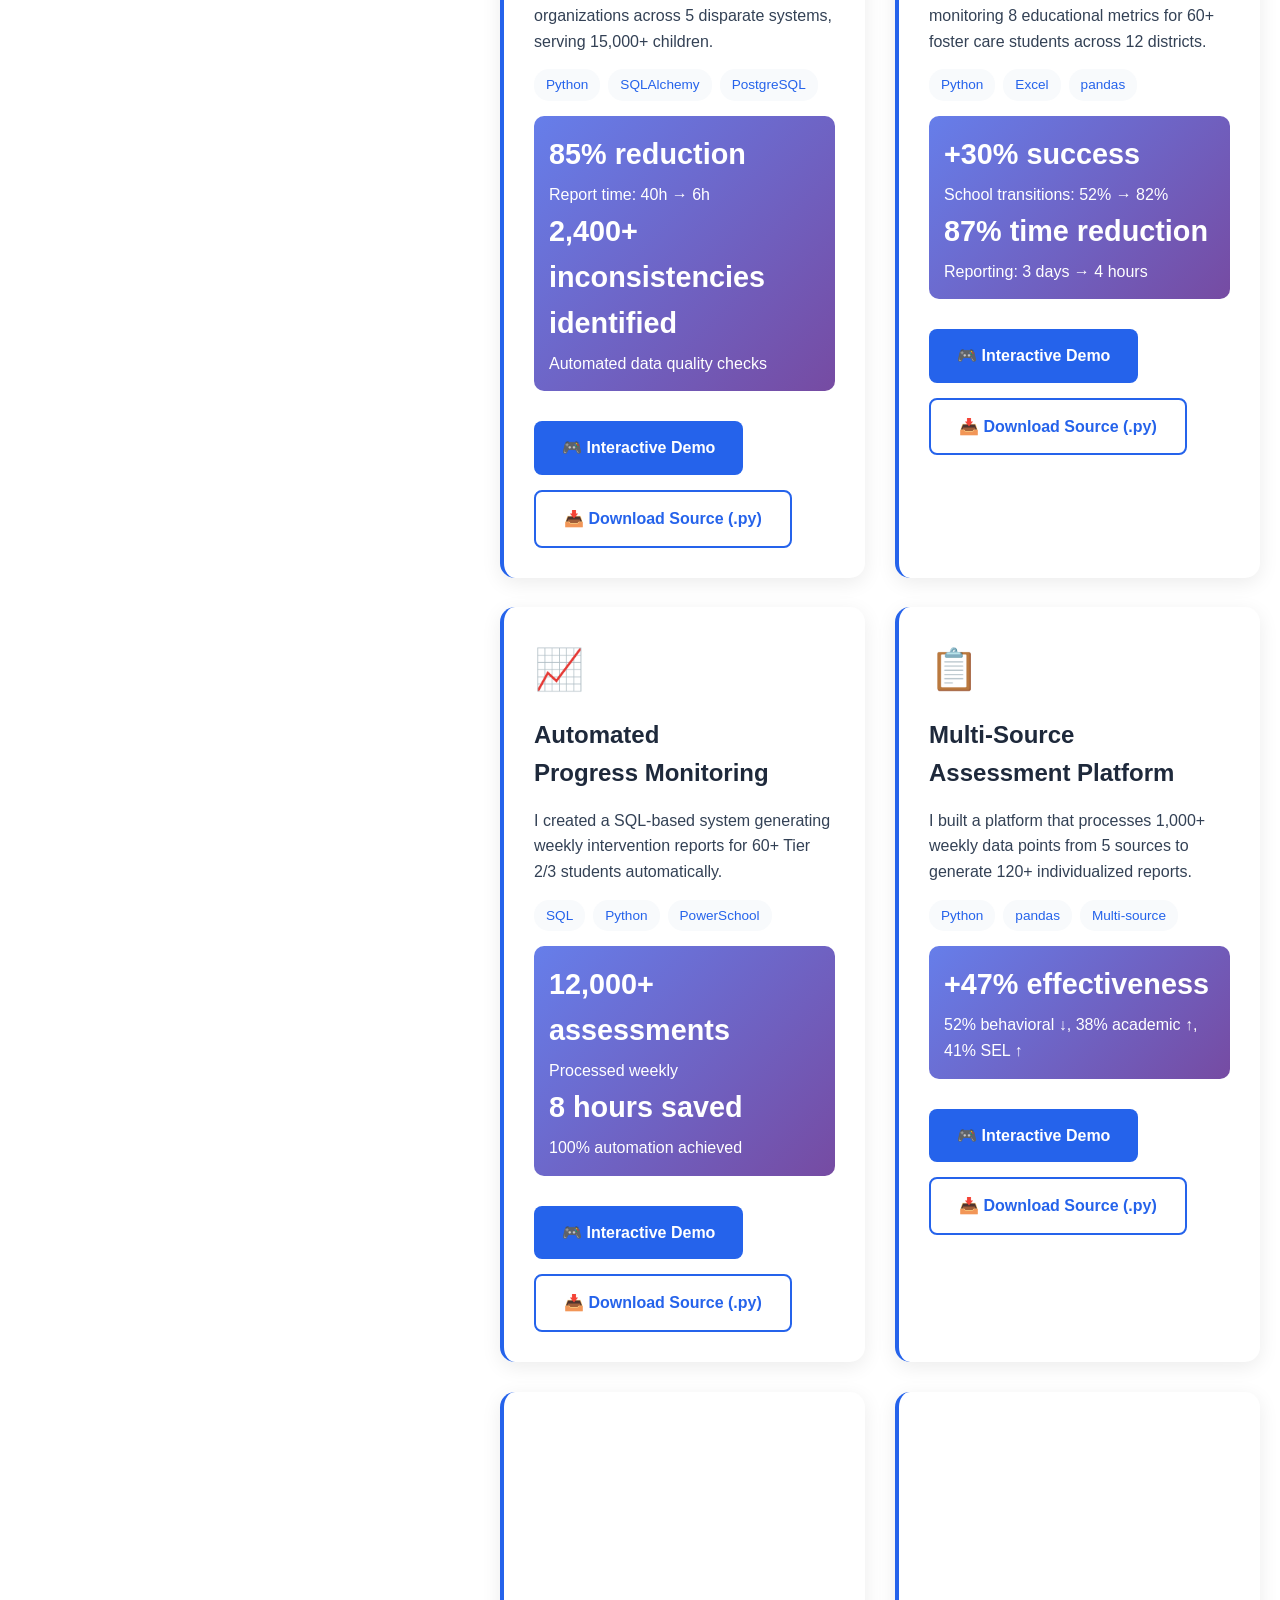
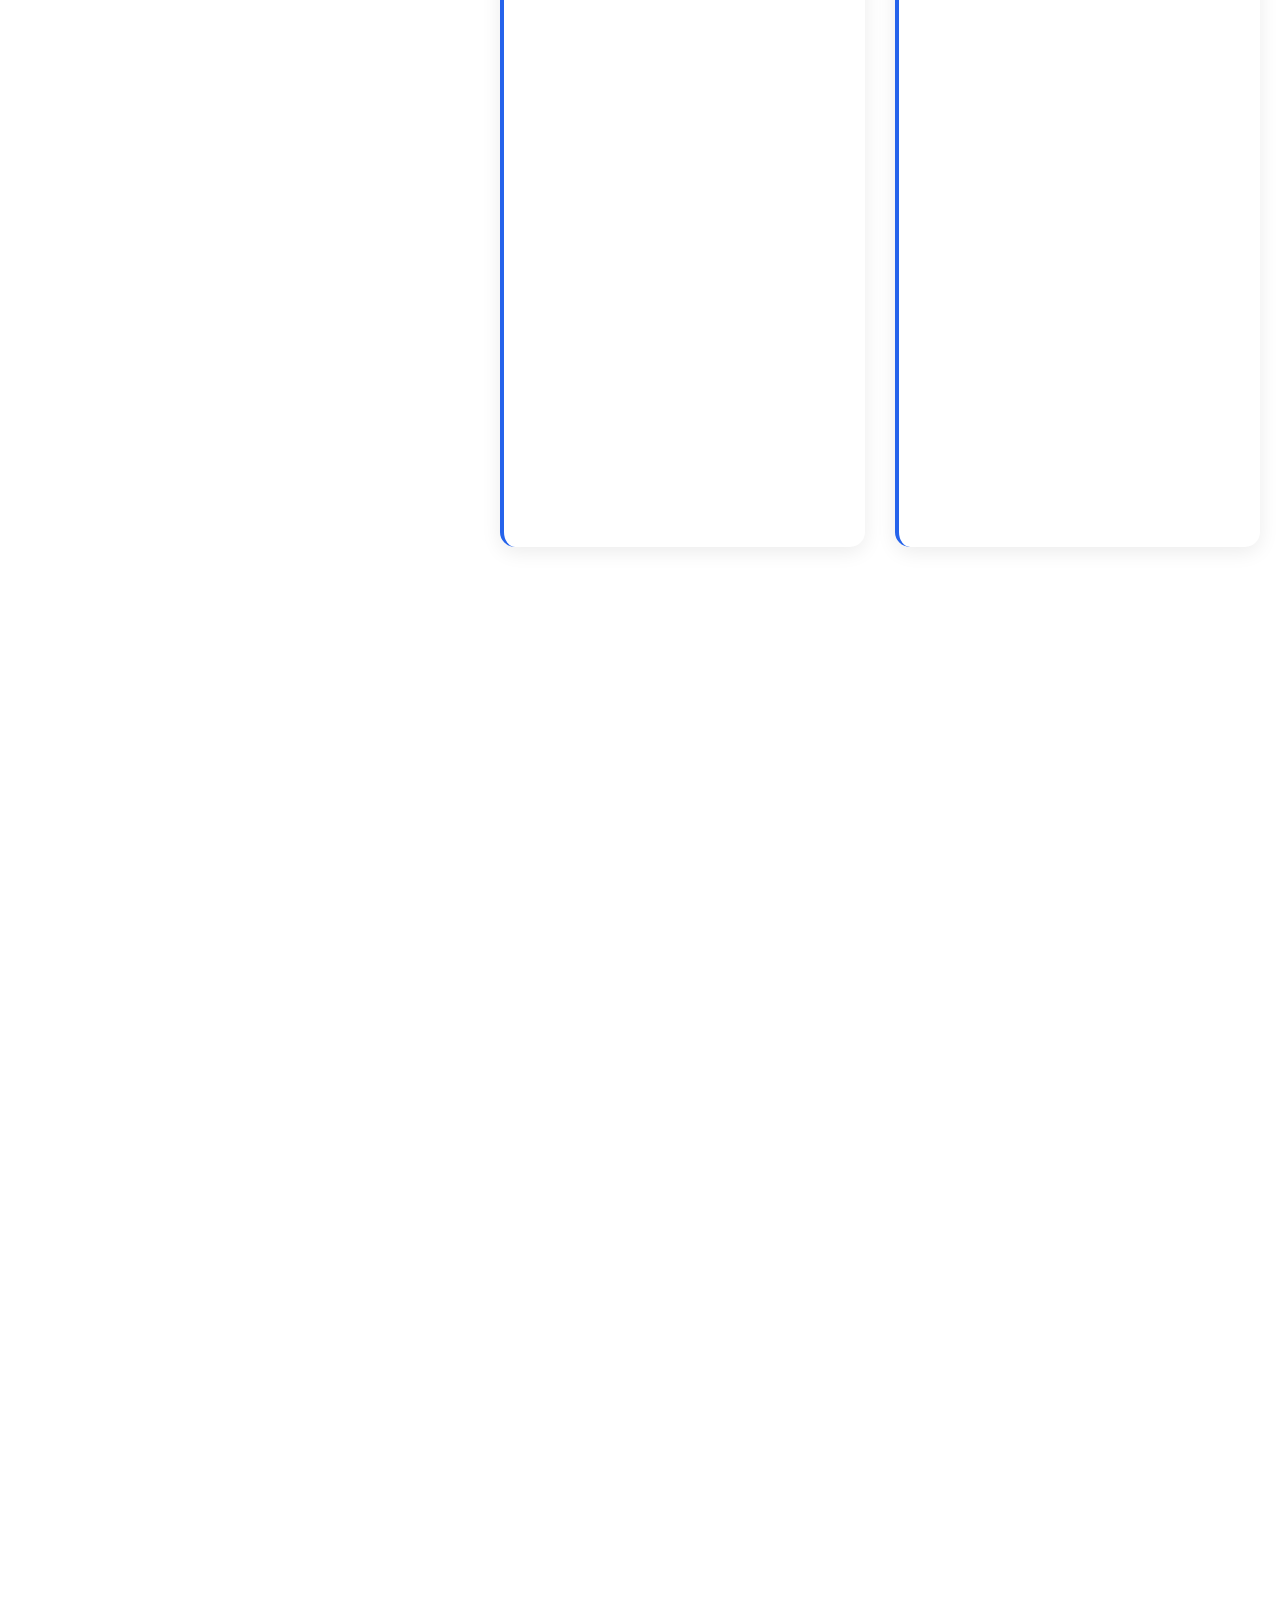
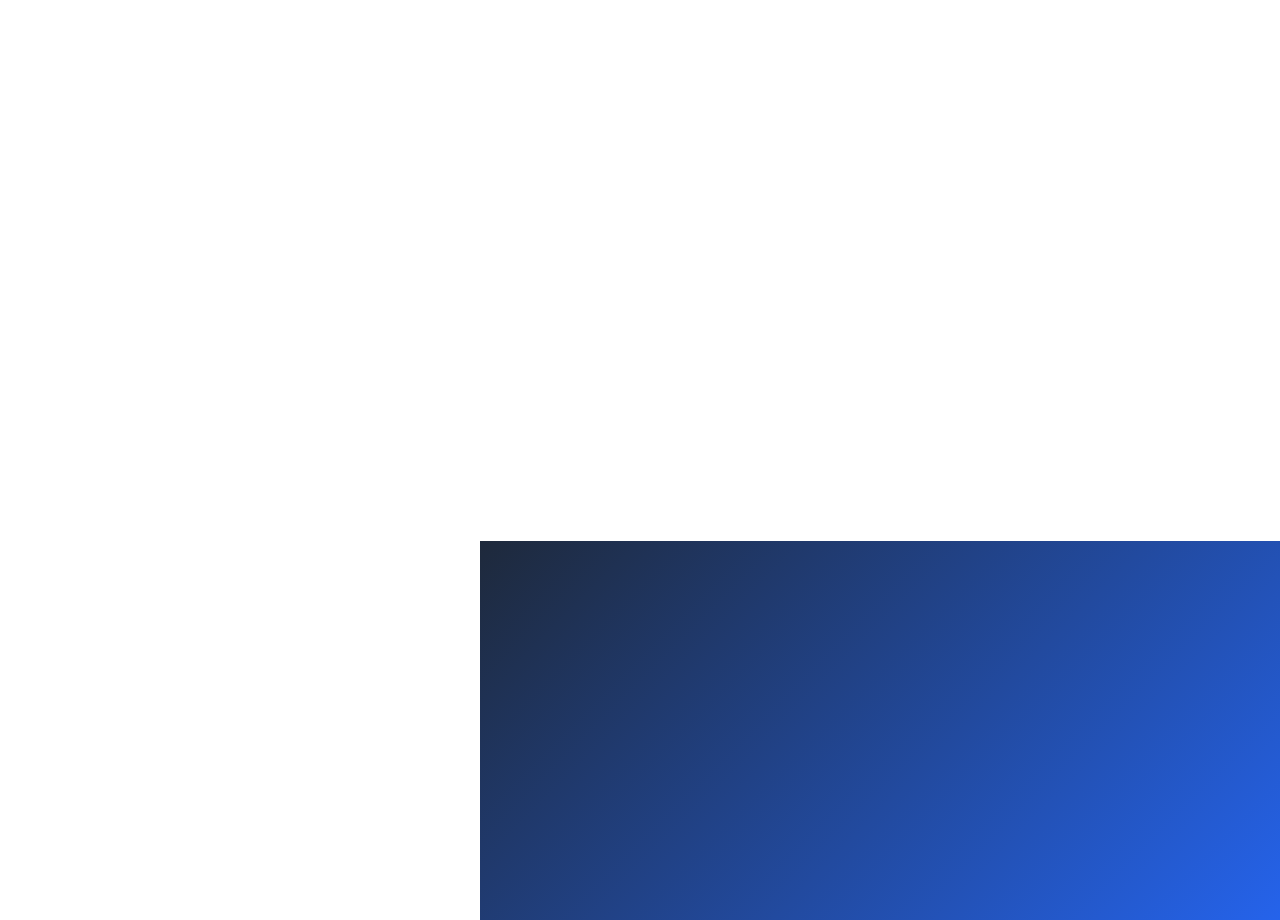
==== commit 2332cb2a: "Major UI overhaul: Double sidebar width, unified theming system, remove top nav This commit implemen" ====
--- a/index.html
+++ b/index.html
@@ -120,16 +120,6 @@
             </div>
         </div>
     </section>
-
-    <!-- Navigation -->
-    <nav role="navigation" aria-label="Main navigation">
-        <ul>
-            <li><a href="#projects">Projects</a></li>
-            <li><a href="#integration">Integration</a></li>
-            <li><a href="#stakeholders">For Stakeholders</a></li>
-            <li><a href="#contact">Contact</a></li>
-        </ul>
-    </nav>
 
     <!-- Main Content -->
     <main id="main-content">
@@ -562,6 +552,30 @@
         </div>
     </section>
 
+    <!-- Accessibility Toggle -->
+    <div class="accessibility-toggle">
+        <button class="accessibility-toggle-button" aria-label="Accessibility settings" aria-expanded="false" aria-controls="accessibility-panel">
+            ⚙️
+        </button>
+        <div class="accessibility-panel" id="accessibility-panel" role="region" aria-label="Accessibility settings">
+            <h3>Display Settings</h3>
+            <div class="accessibility-option">
+                <label>
+                    <input type="checkbox" id="dark-mode-toggle" aria-describedby="dark-mode-info">
+                    <span>Dark Mode</span>
+                </label>
+                <p class="accessibility-info" id="dark-mode-info">Reduces eye strain in low-light environments</p>
+            </div>
+            <div class="accessibility-option">
+                <label>
+                    <input type="checkbox" id="colorblind-mode-toggle" aria-describedby="colorblind-mode-info">
+                    <span>Colorblind-Safe Palette</span>
+                </label>
+                <p class="accessibility-info" id="colorblind-mode-info">Uses blue-orange colors safe for all colorblindness types</p>
+            </div>
+        </div>
+    </div>
+
     <!-- JavaScript -->
     <script src="script.js"></script>
 </body>
--- a/styles.css
+++ b/styles.css
@@ -3,8 +3,10 @@
  * Accessible, responsive, and following WCAG 2.2 AA standards
  * Modern CSS features: text-wrap, content-visibility, :has() selector
  * Performance optimized for Core Web Vitals (INP, LCP, CLS)
+ * Unified theming: Dark mode + Colorblind-safe palettes
  */
 
+/* Light mode (default) */
 :root {
     --primary: #2563eb;
     --secondary: #10b981;
@@ -12,6 +14,43 @@
     --dark: #1e293b;
     --light: #f8fafc;
     --text: #334155;
+    --bg: #ffffff;
+    --bg-secondary: #f8fafc;
+    --border: #e2e8f0;
+    --shadow: rgba(0, 0, 0, 0.1);
+}
+
+/* Dark mode */
+[data-theme="dark"] {
+    --primary: #3b82f6;
+    --secondary: #34d399;
+    --accent: #a78bfa;
+    --dark: #0f172a;
+    --light: #1e293b;
+    --text: #e2e8f0;
+    --bg: #0f172a;
+    --bg-secondary: #1e293b;
+    --border: #334155;
+    --shadow: rgba(0, 0, 0, 0.5);
+}
+
+/* Colorblind-safe mode (deuteranopia, protanopia, tritanopia safe) */
+[data-theme="colorblind"],
+[data-theme="colorblind-dark"] {
+    --primary: #0173B2;
+    --secondary: #DE8F05;
+    --accent: #029E73;
+}
+
+/* Dark + colorblind mode */
+[data-theme="colorblind-dark"] {
+    --dark: #0f172a;
+    --light: #1e293b;
+    --text: #e2e8f0;
+    --bg: #0f172a;
+    --bg-secondary: #1e293b;
+    --border: #334155;
+    --shadow: rgba(0, 0, 0, 0.5);
 }
 
 * {
@@ -24,7 +63,8 @@
     font-family: -apple-system, BlinkMacSystemFont, 'Segoe UI', Roboto, sans-serif;
     line-height: 1.6;
     color: var(--text);
-    background: var(--light);
+    background: var(--bg);
+    transition: background-color 0.3s ease, color 0.3s ease;
 }
 
 /* Modern CSS: Balanced text wrapping for headings */
@@ -59,12 +99,12 @@
     outline-offset: 2px;
 }
 
-/* Sidebar Navigation - Full viewport height navigation */
+/* Sidebar Navigation - Full viewport height navigation (480px wide) */
 .sidebar-nav {
     position: fixed;
     left: 0;
     top: 0;
-    width: 240px;
+    width: 480px;
     height: 100vh;
     background: white;
     box-shadow: 2px 0 8px rgba(0, 0, 0, 0.08);
@@ -192,10 +232,10 @@
     }
 }
 
-/* Adjust main content to account for sidebar on desktop */
+/* Adjust main content to account for sidebar on desktop (480px wide) */
 @media (min-width: 769px) {
     body {
-        margin-left: 240px;
+        margin-left: 480px;
     }
 }
 
@@ -281,35 +321,6 @@
 }
 
 /* Navigation */
-nav {
-    background: white;
-    box-shadow: 0 2px 10px rgba(0,0,0,0.1);
-    position: sticky;
-    top: 0;
-    z-index: 100;
-}
-
-nav ul {
-    list-style: none;
-    display: flex;
-    justify-content: center;
-    flex-wrap: wrap;
-    padding: 12px;
-}
-
-nav a {
-    color: var(--text);
-    text-decoration: none;
-    padding: 12px 20px;
-    transition: all 0.3s;
-    border-radius: 4px;
-}
-
-nav a:hover {
-    color: var(--primary);
-    background: rgba(37, 99, 235, 0.05);
-}
-
 /* Container */
 .container {
     max-width: 1200px;
@@ -736,3 +747,117 @@
         transition-duration: 0.01ms !important;
     }
 }
+
+/* Accessibility Toggle Component */
+.accessibility-toggle {
+    position: fixed;
+    bottom: 20px;
+    right: 20px;
+    z-index: 1000;
+}
+
+.accessibility-toggle-button {
+    width: 56px;
+    height: 56px;
+    border-radius: 50%;
+    background: var(--primary);
+    color: white;
+    border: none;
+    font-size: 24px;
+    cursor: pointer;
+    box-shadow: 0 4px 12px var(--shadow);
+    display: flex;
+    align-items: center;
+    justify-content: center;
+    transition: transform 0.2s ease, background 0.2s ease;
+}
+
+.accessibility-toggle-button:hover {
+    transform: scale(1.1);
+    background: var(--accent);
+}
+
+.accessibility-toggle-button:focus-visible {
+    outline: 3px solid var(--accent);
+    outline-offset: 3px;
+}
+
+.accessibility-panel {
+    position: absolute;
+    bottom: 70px;
+    right: 0;
+    width: 280px;
+    background: var(--bg);
+    border: 2px solid var(--border);
+    border-radius: 12px;
+    box-shadow: 0 8px 24px var(--shadow);
+    padding: 20px;
+    opacity: 0;
+    transform: translateY(10px);
+    pointer-events: none;
+    transition: opacity 0.3s ease, transform 0.3s ease;
+}
+
+.accessibility-panel.active {
+    opacity: 1;
+    transform: translateY(0);
+    pointer-events: all;
+}
+
+.accessibility-panel h3 {
+    font-size: 1.1rem;
+    margin-bottom: 16px;
+    color: var(--text);
+}
+
+.accessibility-option {
+    margin-bottom: 16px;
+}
+
+.accessibility-option label {
+    display: flex;
+    align-items: center;
+    gap: 12px;
+    cursor: pointer;
+    color: var(--text);
+    font-size: 0.95rem;
+}
+
+.accessibility-option input[type="checkbox"] {
+    width: 20px;
+    height: 20px;
+    cursor: pointer;
+    accent-color: var(--primary);
+}
+
+.accessibility-option input[type="checkbox"]:focus-visible {
+    outline: 3px solid var(--primary);
+    outline-offset: 2px;
+}
+
+.accessibility-info {
+    font-size: 0.85rem;
+    color: var(--text);
+    opacity: 0.8;
+    margin-top: 4px;
+    padding-left: 32px;
+}
+
+/* Hide on mobile */
+@media (max-width: 768px) {
+    .accessibility-toggle {
+        bottom: 80px;
+    }
+
+    .accessibility-panel {
+        right: auto;
+        left: 50%;
+        transform: translateX(-50%) translateY(10px);
+        width: calc(100vw - 40px);
+        max-width: 320px;
+    }
+
+    .accessibility-panel.active {
+        transform: translateX(-50%) translateY(0);
+    }
+}
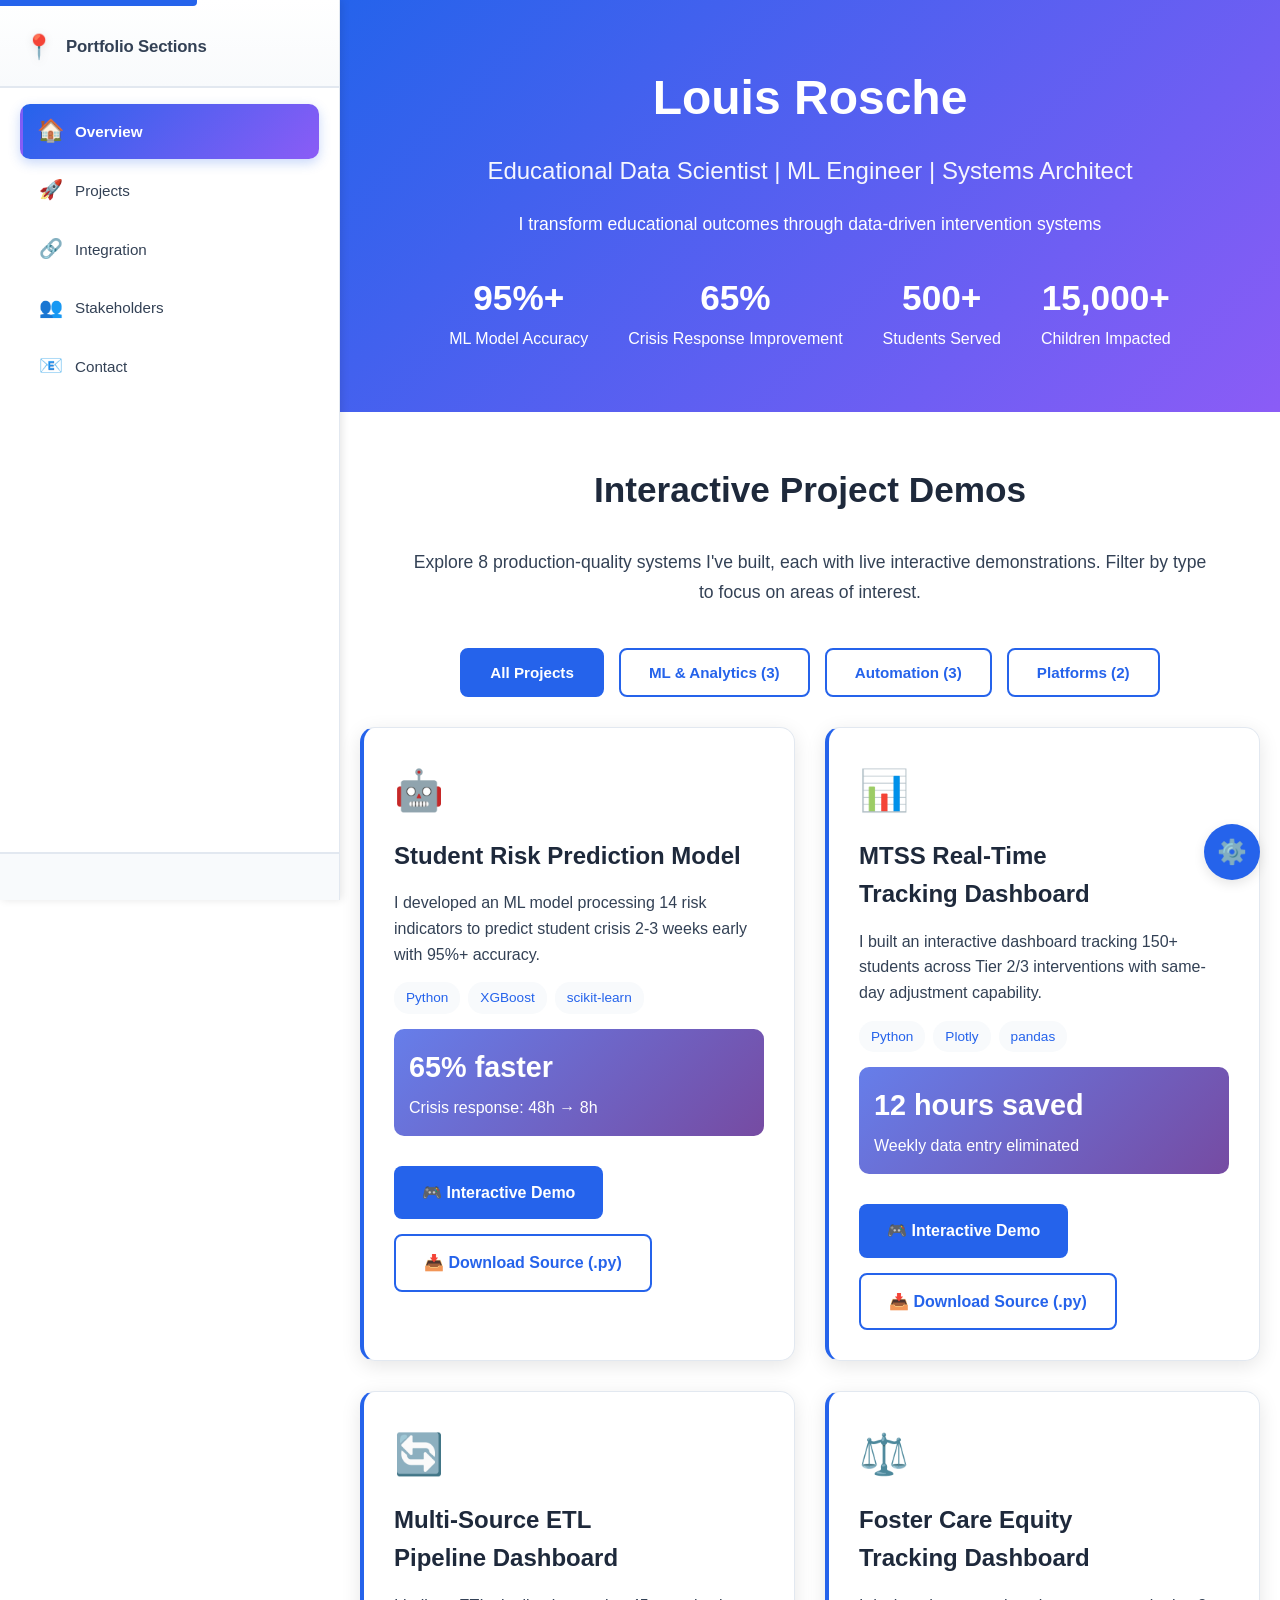
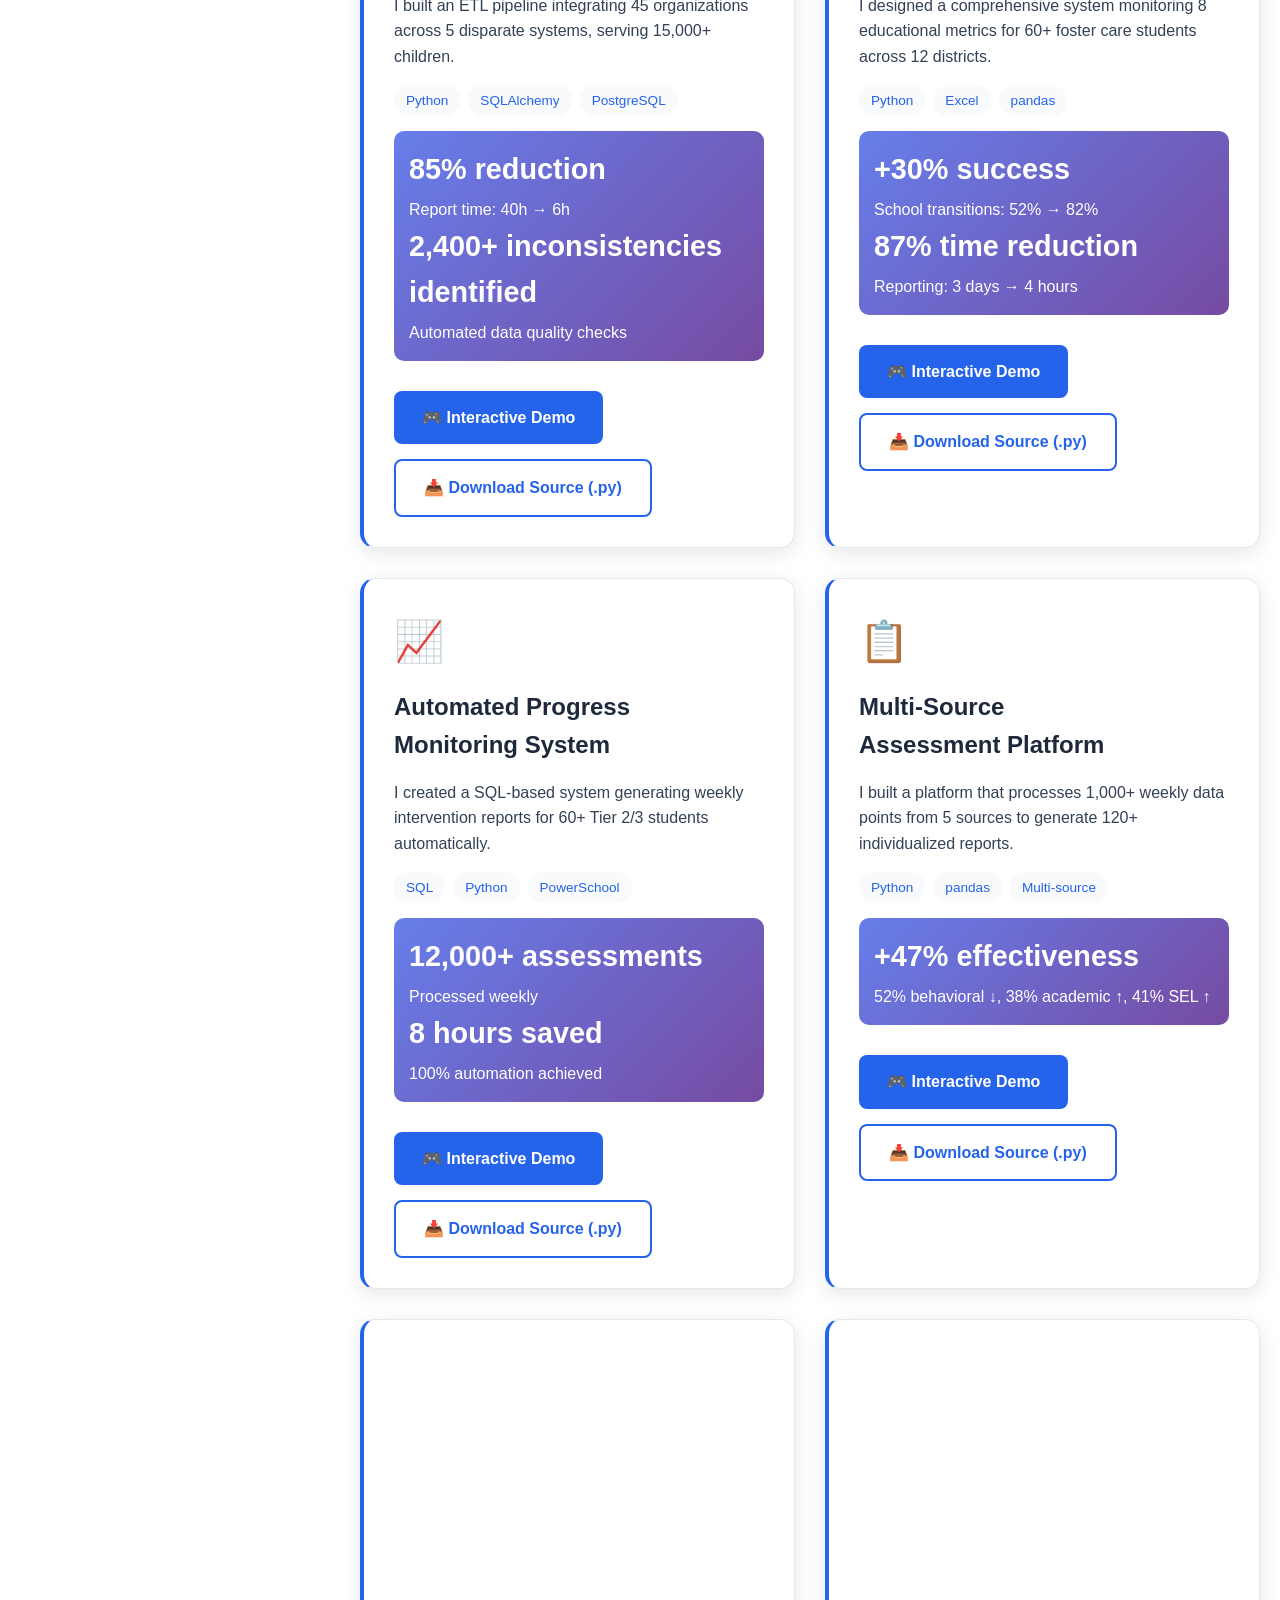
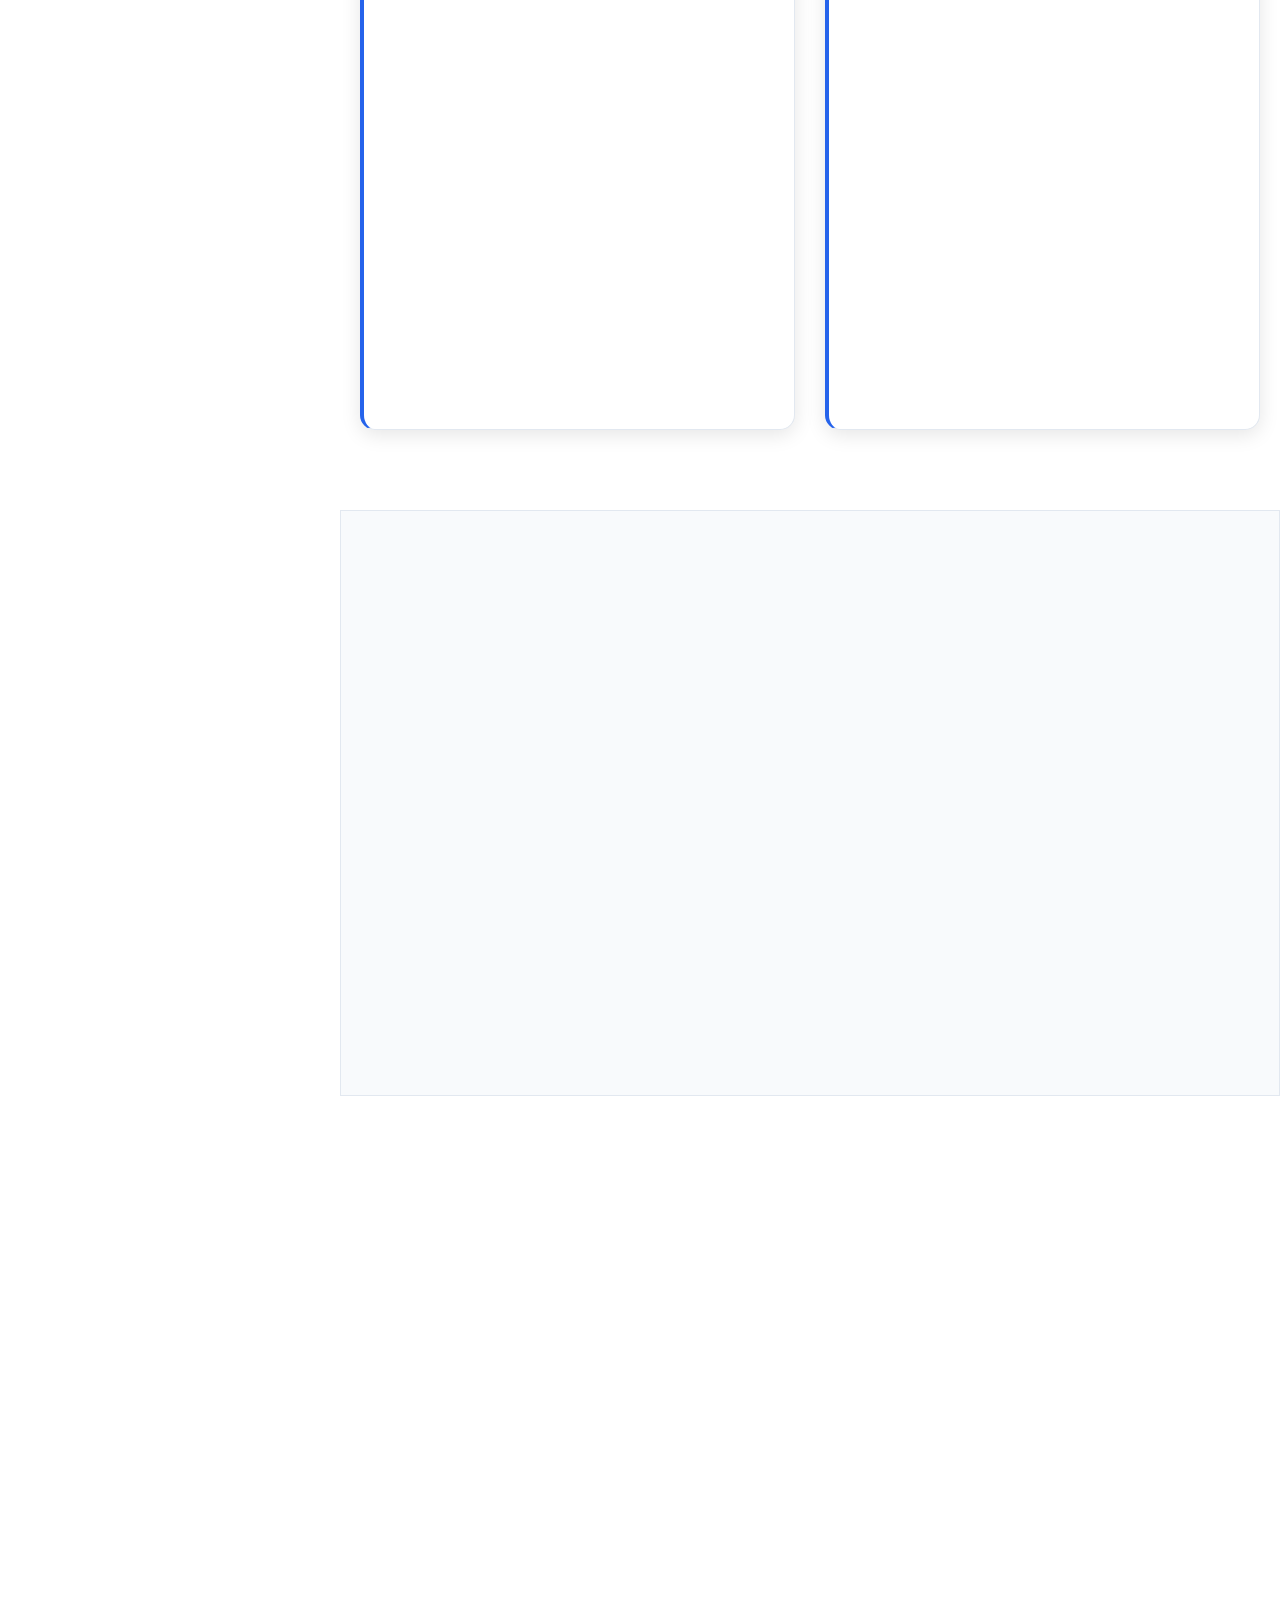
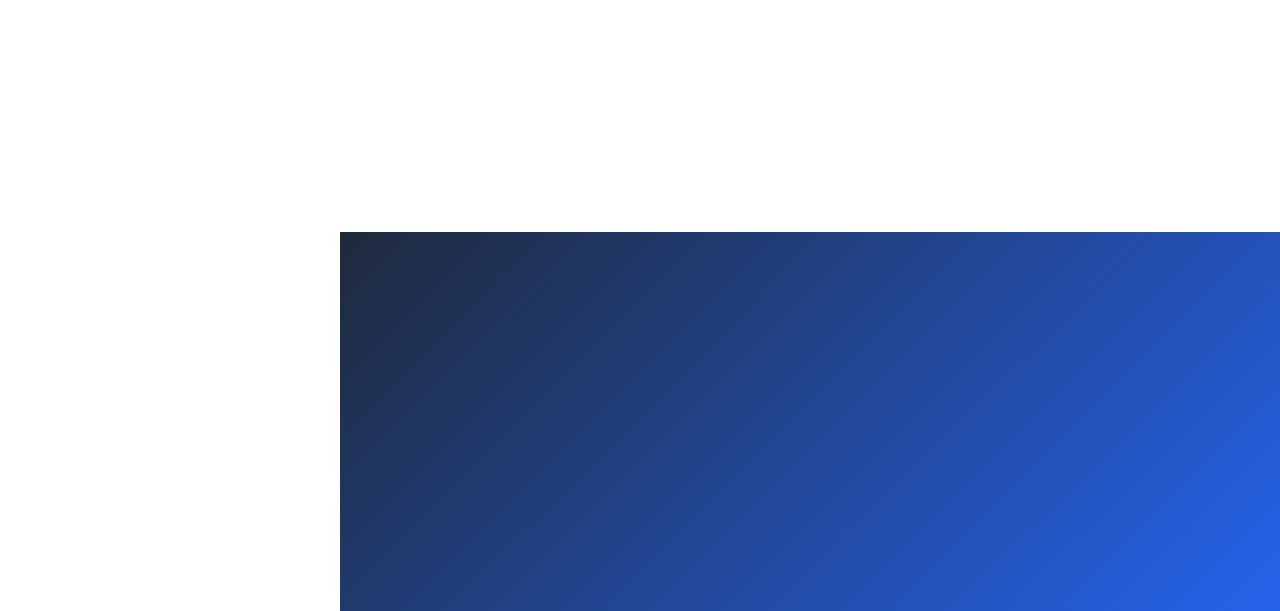
==== commit 2c69ba00: "Precision refinements: UI improvements and consistency updates - Move student risk preset buttons to" ====
--- a/index.html
+++ b/index.html
@@ -72,7 +72,7 @@
                 </a></li>
                 <li><a href="#projects" class="sidebar-link" data-section="projects">
                     <span class="link-icon">🚀</span>
-                    <span class="link-text">Projects (8)</span>
+                    <span class="link-text">Projects</span>
                 </a></li>
                 <li><a href="#integration" class="sidebar-link" data-section="integration">
                     <span class="link-icon">🔗</span>
@@ -137,7 +137,7 @@
                         data-filter="all"
                         onclick="filterProjects('all')"
                         aria-pressed="true">
-                    All Projects (8)
+                    All Projects
                 </button>
                 <button class="filter-btn"
                         data-filter="ml-analytics"
@@ -184,7 +184,7 @@
                 <!-- Project 2: MTSS Dashboard -->
                 <article class="project-card" data-category="ml-analytics platforms" aria-labelledby="project-2-title">
                     <div class="project-icon" role="img" aria-label="Real-time dashboard and data visualization">📊</div>
-                    <h3 id="project-2-title">MTSS Real-Time Dashboard</h3>
+                    <h3 id="project-2-title">MTSS Real-Time Tracking Dashboard</h3>
                     <p>I built an interactive dashboard tracking 150+ students across Tier 2/3 interventions with same-day adjustment capability.</p>
 
                     <div class="tech-stack" role="list" aria-label="Technologies used">
@@ -205,7 +205,7 @@
                 <!-- Project 3: ETL Pipeline -->
                 <article class="project-card" data-category="automation ml-analytics" aria-labelledby="project-3-title">
                     <div class="project-icon" role="img" aria-label="Data integration and ETL pipeline">🔄</div>
-                    <h3 id="project-3-title">Nonprofit Data Integration</h3>
+                    <h3 id="project-3-title">Multi-Source ETL Pipeline Dashboard</h3>
                     <p>I built an ETL pipeline integrating 45 organizations across 5 disparate systems, serving 15,000+ children.</p>
 
                     <div class="tech-stack" role="list" aria-label="Technologies used">
@@ -228,7 +228,7 @@
                 <!-- Project 4: Equity Tracking -->
                 <article class="project-card" data-category="ml-analytics" aria-labelledby="project-4-title">
                     <div class="project-icon" role="img" aria-label="Equity tracking and monitoring system">⚖️</div>
-                    <h3 id="project-4-title">Equity-Focused Tracking</h3>
+                    <h3 id="project-4-title">Foster Care Equity Tracking Dashboard</h3>
                     <p>I designed a comprehensive system monitoring 8 educational metrics for 60+ foster care students across 12 districts.</p>
 
                     <div class="tech-stack" role="list" aria-label="Technologies used">
@@ -251,7 +251,7 @@
                 <!-- Project 5: Progress Monitoring -->
                 <article class="project-card" data-category="automation" aria-labelledby="project-5-title">
                     <div class="project-icon" role="img" aria-label="Progress monitoring and reporting">📈</div>
-                    <h3 id="project-5-title">Automated Progress Monitoring</h3>
+                    <h3 id="project-5-title">Automated Progress Monitoring System</h3>
                     <p>I created a SQL-based system generating weekly intervention reports for 60+ Tier 2/3 students automatically.</p>
 
                     <div class="tech-stack" role="list" aria-label="Technologies used">
@@ -295,7 +295,7 @@
                 <!-- Project 7: Workflow Automation -->
                 <article class="project-card" data-category="automation" aria-labelledby="project-7-title">
                     <div class="project-icon" role="img" aria-label="Workflow automation and efficiency">⚡</div>
-                    <h3 id="project-7-title">Mentor Workflow Automation</h3>
+                    <h3 id="project-7-title">Automated Mentoring Workflow System</h3>
                     <p>I developed a Google Apps Script automation for check-ins, scheduling, and reporting across 50+ mentors.</p>
 
                     <div class="tech-stack" role="list" aria-label="Technologies used">
@@ -317,7 +317,7 @@
                 <!-- Project 8: Restorative Justice -->
                 <article class="project-card" data-category="platforms" aria-labelledby="project-8-title">
                     <div class="project-icon" role="img" aria-label="Restorative justice platform">🔄</div>
-                    <h3 id="project-8-title">Restorative Justice Platform</h3>
+                    <h3 id="project-8-title">Restorative Justice Circle Platform</h3>
                     <p>I created a web platform for 30+ facilitators managing 120+ annual restorative circle sessions.</p>
 
                     <div class="tech-stack" role="list" aria-label="Technologies used">
--- a/styles.css
+++ b/styles.css
@@ -99,40 +99,44 @@
     outline-offset: 2px;
 }
 
-/* Sidebar Navigation - Full viewport height navigation (480px wide) */
+/* Sidebar Navigation - Full viewport height navigation (optimized width) */
 .sidebar-nav {
     position: fixed;
     left: 0;
     top: 0;
-    width: 480px;
+    width: 340px;
     height: 100vh;
-    background: white;
-    box-shadow: 2px 0 8px rgba(0, 0, 0, 0.08);
+    background: var(--bg);
+    box-shadow: 2px 0 8px var(--shadow);
+    border-right: 1px solid var(--border);
     padding: 0;
     z-index: 900;
     display: flex;
     flex-direction: column;
-    transition: transform 0.3s ease;
+    transition: transform 0.3s ease, background-color 0.3s ease;
     overflow: hidden;
 }
 
 .sidebar-header {
     display: flex;
     align-items: center;
-    gap: 8px;
-    padding: 24px 20px 16px 20px;
-    border-bottom: 2px solid var(--light);
+    gap: 12px;
+    padding: 28px 24px 20px 24px;
+    border-bottom: 2px solid var(--border);
     flex-shrink: 0;
+    background: linear-gradient(to bottom, var(--bg) 0%, var(--bg-secondary) 100%);
 }
 
 .sidebar-icon {
-    font-size: 1.2rem;
+    font-size: 1.5rem;
+    filter: drop-shadow(0 2px 4px var(--shadow));
 }
 
 .sidebar-title {
     font-weight: 700;
-    color: var(--dark);
-    font-size: 0.95rem;
+    color: var(--text);
+    font-size: 1.05rem;
+    letter-spacing: -0.01em;
 }
 
 /* Back button for demo pages */
@@ -141,18 +145,18 @@
     align-items: center;
     gap: 8px;
     padding: 12px 20px;
-    background: var(--light);
+    background: var(--bg-secondary);
     color: var(--primary);
     text-decoration: none;
     font-weight: 600;
     font-size: 0.9rem;
-    border-bottom: 1px solid #e2e8f0;
-    transition: background 0.2s ease;
+    border-bottom: 1px solid var(--border);
+    transition: background 0.2s ease, color 0.2s ease;
     flex-shrink: 0;
 }
 
 .sidebar-back:hover {
-    background: #e2e8f0;
+    background: var(--light);
 }
 
 .sidebar-back .back-icon {
@@ -179,50 +183,81 @@
 .sidebar-link {
     display: flex;
     align-items: center;
-    gap: 10px;
-    padding: 10px 12px;
+    gap: 12px;
+    padding: 12px 16px;
     text-decoration: none;
     color: var(--text);
-    border-radius: 8px;
-    transition: all 0.2s ease;
-    font-size: 0.9rem;
+    border-radius: 10px;
+    transition: all 0.25s cubic-bezier(0.4, 0, 0.2, 1);
+    font-size: 0.95rem;
     font-weight: 500;
+    position: relative;
+    border-left: 3px solid transparent;
 }
 
 .sidebar-link:hover {
-    background: var(--light);
+    background: var(--bg-secondary);
     color: var(--primary);
-    transform: translateX(2px);
+    transform: translateX(4px);
+    border-left-color: var(--primary);
 }
 
 .sidebar-link.active {
     background: linear-gradient(135deg, var(--primary) 0%, var(--accent) 100%);
     color: white;
-    box-shadow: 0 2px 8px rgba(37, 99, 235, 0.3);
+    box-shadow: 0 4px 12px rgba(37, 99, 235, 0.25);
+    font-weight: 600;
+    border-left-color: transparent;
+}
+
+.sidebar-link.active .link-icon {
+    transform: scale(1.15);
 }
 
 .sidebar-link .link-icon {
-    font-size: 1.1rem;
+    font-size: 1.2rem;
     flex-shrink: 0;
+    transition: transform 0.2s ease;
 }
 
 .sidebar-link .link-text {
     flex-grow: 1;
-}
-
-/* Progress bar at bottom */
+    line-height: 1.4;
+}
+
+/* Progress bar at bottom - enhanced visibility */
 .sidebar-progress {
-    padding: 16px 20px;
-    border-top: 2px solid var(--light);
+    padding: 20px 24px;
+    border-top: 2px solid var(--border);
     flex-shrink: 0;
+    background: var(--bg-secondary);
 }
 
 .progress-bar {
-    height: 4px;
-    background: linear-gradient(135deg, var(--primary) 0%, var(--accent) 100%);
-    border-radius: 2px;
+    height: 6px;
+    background: linear-gradient(90deg, var(--primary) 0%, var(--accent) 100%);
+    border-radius: 3px;
     width: 0%;
     transition: width 0.3s ease;
+    box-shadow: 0 2px 6px rgba(37, 99, 235, 0.3);
+    position: relative;
+    overflow: hidden;
+}
+
+.progress-bar::after {
+    content: '';
+    position: absolute;
+    top: 0;
+    left: 0;
+    right: 0;
+    bottom: 0;
+    background: linear-gradient(90deg, transparent, rgba(255,255,255,0.3), transparent);
+    animation: shimmer 2s infinite;
+}
+
+@keyframes shimmer {
+    0% { transform: translateX(-100%); }
+    100% { transform: translateX(100%); }
 }
 
 /* Hide sidebar on mobile, show on tablet+ */
@@ -232,10 +267,10 @@
     }
 }
 
-/* Adjust main content to account for sidebar on desktop (480px wide) */
+/* Adjust main content to account for sidebar on desktop (optimized width) */
 @media (min-width: 769px) {
     body {
-        margin-left: 480px;
+        margin-left: 340px;
     }
 }
 
@@ -340,7 +375,7 @@
 .filter-btn {
     padding: 14px 28px; /* Increased for 44px touch target */
     min-height: 44px;
-    background: white;
+    background: var(--bg);
     border: 2px solid var(--primary);
     color: var(--primary);
     cursor: pointer;
@@ -372,10 +407,11 @@
 }
 
 .project-card {
-    background: white;
+    background: var(--bg);
     border-radius: 15px;
     padding: 30px;
-    box-shadow: 0 5px 20px rgba(0,0,0,0.08);
+    border: 1px solid var(--border);
+    box-shadow: 0 5px 20px var(--shadow);
     transition: transform 0.3s, box-shadow 0.3s;
     border-left: 4px solid var(--primary);
 }
@@ -386,7 +422,7 @@
 
 .project-card:hover {
     transform: translateY(-5px);
-    box-shadow: 0 10px 30px rgba(0,0,0,0.15);
+    box-shadow: 0 10px 30px var(--shadow);
 }
 
 .project-icon {
@@ -467,7 +503,8 @@
 
 /* Integration Diagram */
 .integration-section {
-    background: white;
+    background: var(--bg-secondary);
+    border: 1px solid var(--border);
     padding: 50px 20px;
     margin: 30px 0;
 }
@@ -514,7 +551,7 @@
 .tab-btn {
     padding: 14px 28px; /* Increased for 44px touch target */
     min-height: 44px;
-    background: white;
+    background: var(--bg);
     border: 2px solid var(--primary);
     color: var(--primary);
     cursor: pointer;
@@ -540,10 +577,11 @@
 
 .tab-content {
     display: none;
-    background: white;
+    background: var(--bg);
+    border: 1px solid var(--border);
     padding: 40px;
     border-radius: 15px;
-    box-shadow: 0 5px 20px rgba(0,0,0,0.08);
+    box-shadow: 0 5px 20px var(--shadow);
 }
 
 .tab-content.active {
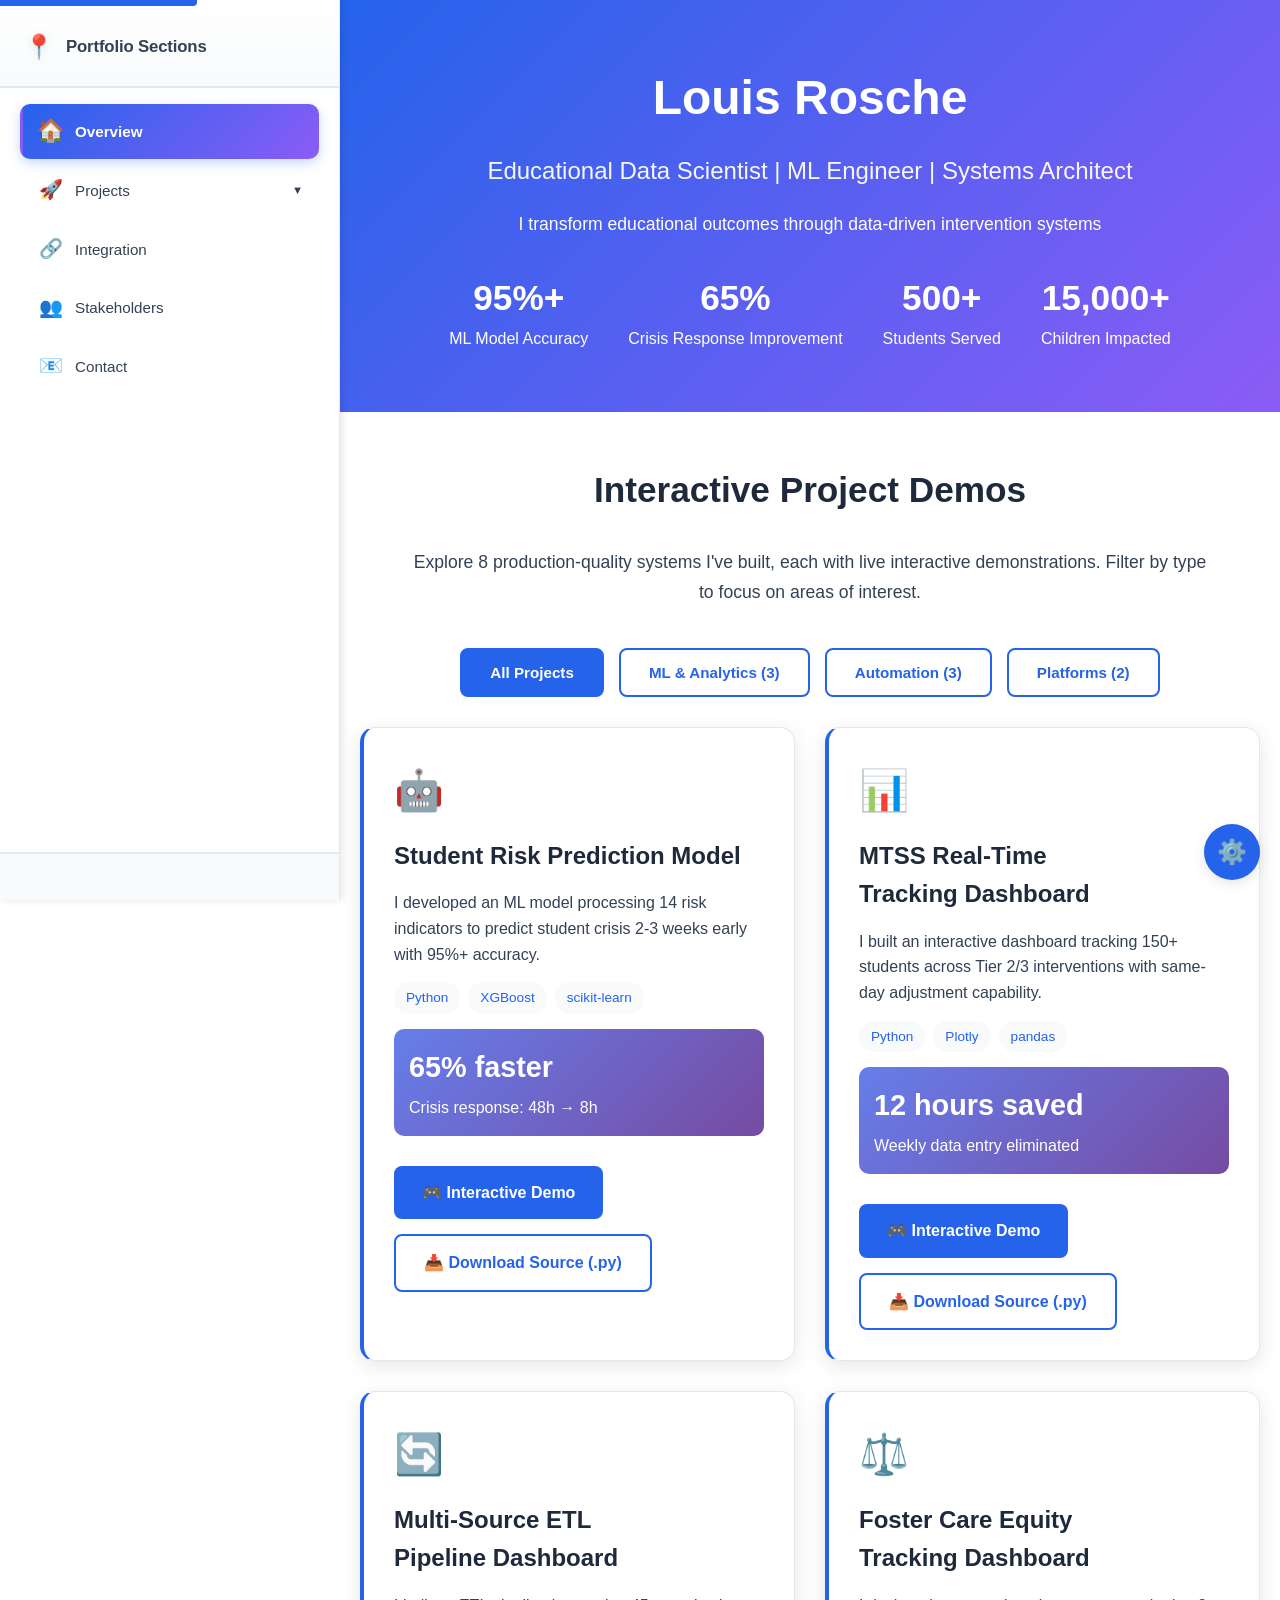
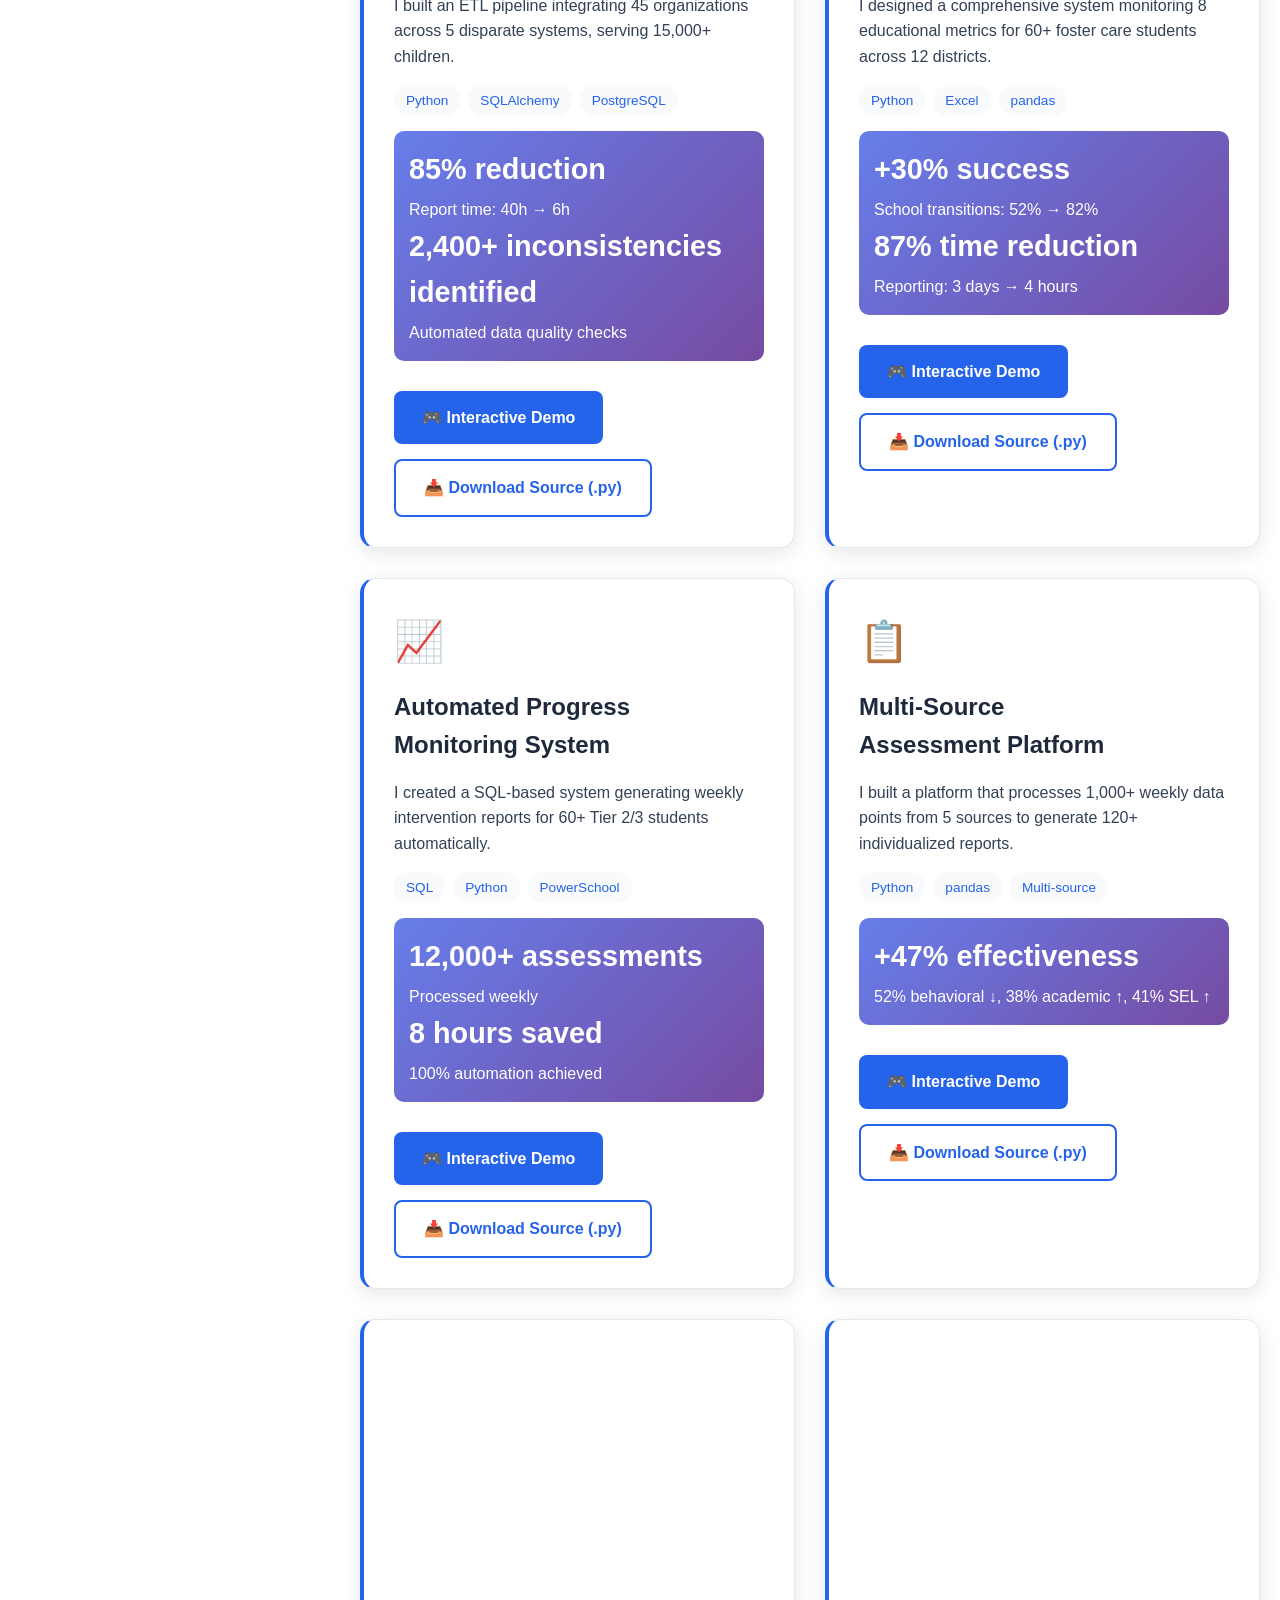
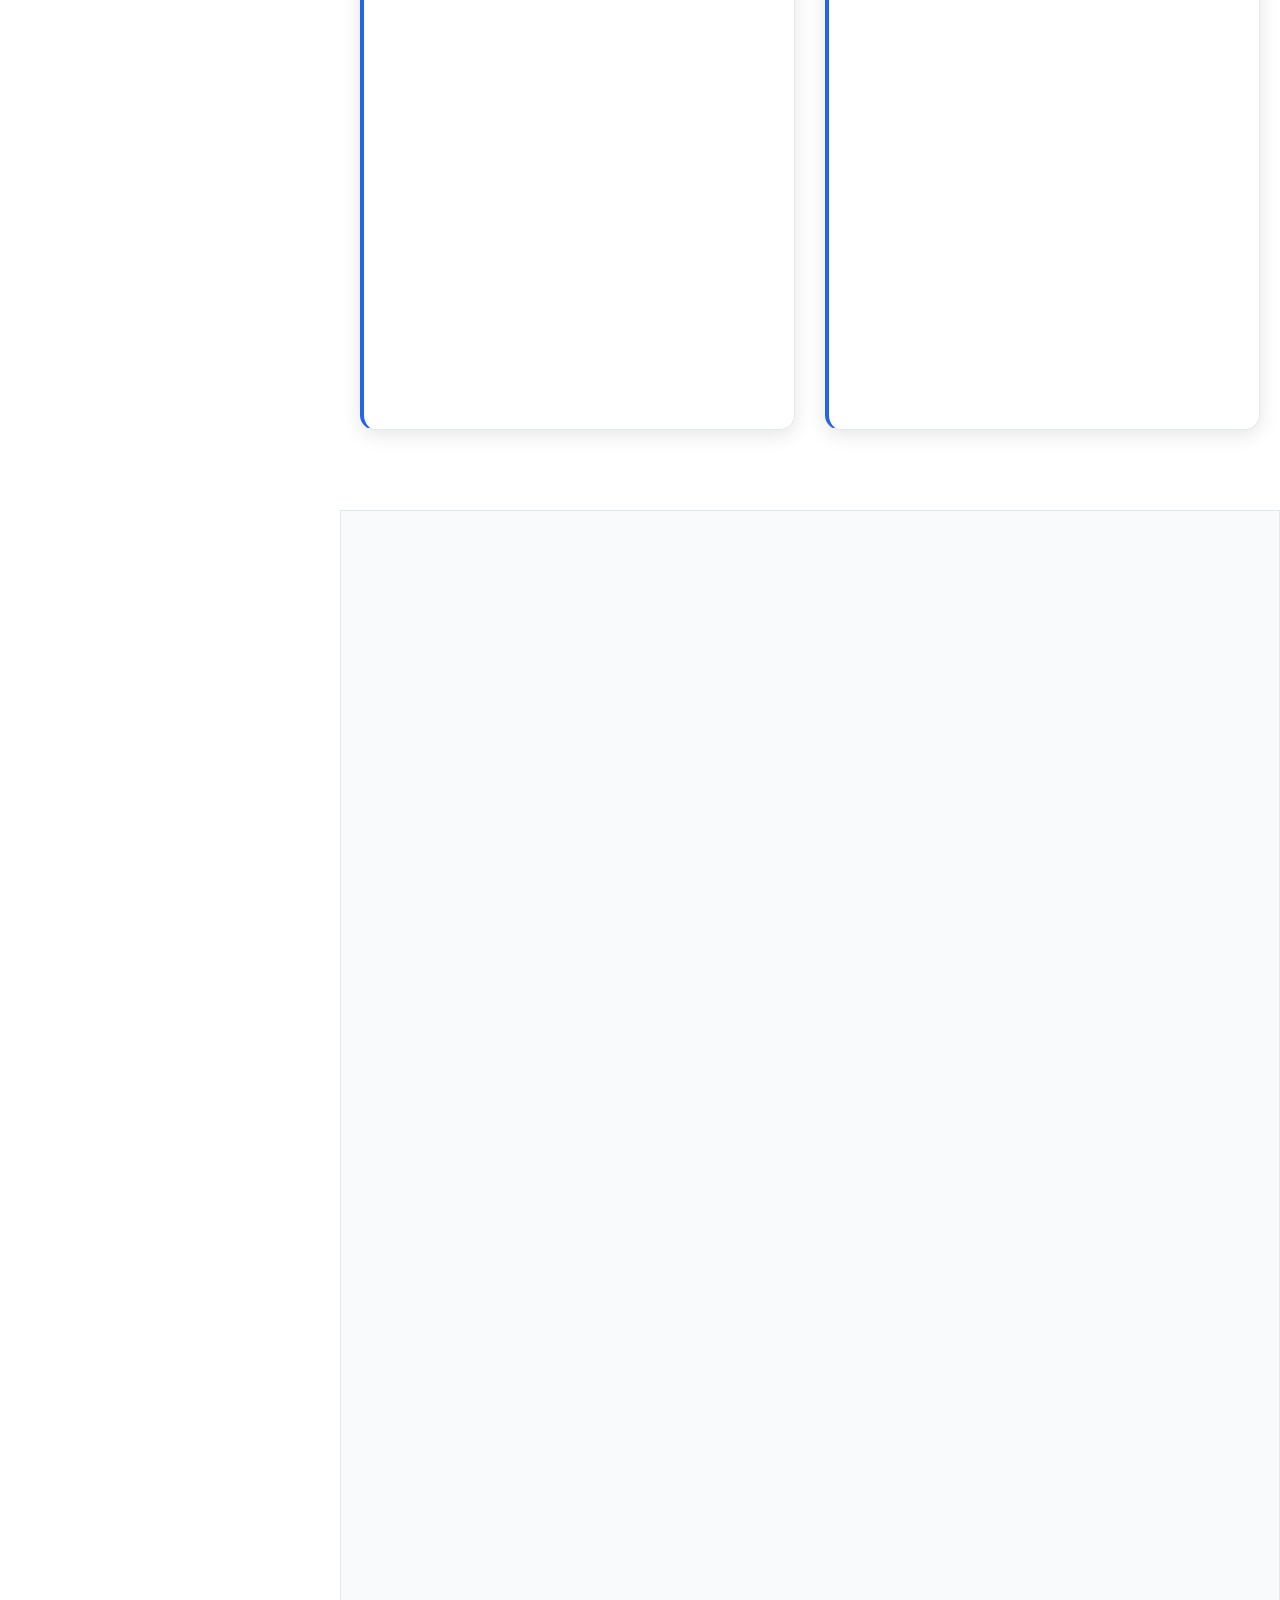
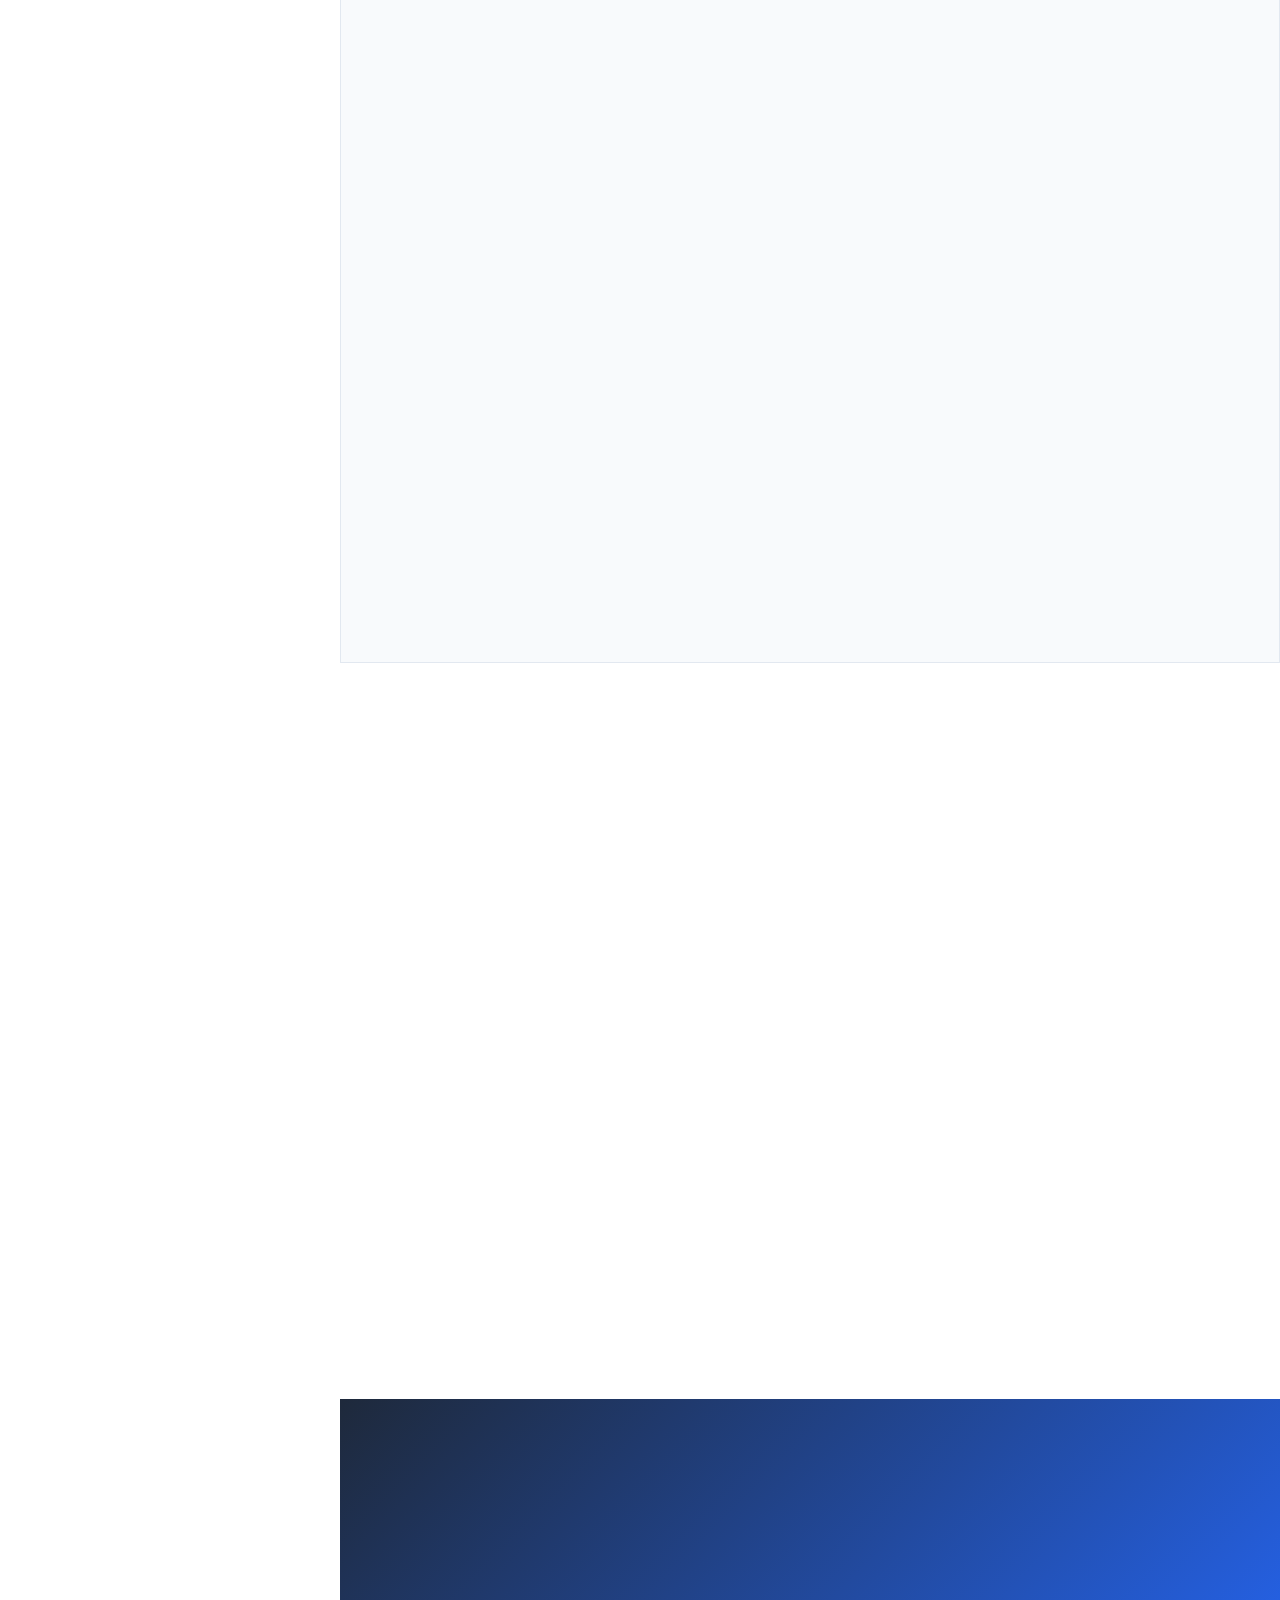
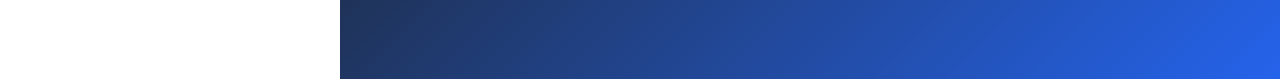
==== commit b3d6161d: "Major UX improvements: Dropdown navigation, redesigned architecture section Navigation Enhancements:" ====
--- a/index.html
+++ b/index.html
@@ -70,10 +70,39 @@
                     <span class="link-icon">🏠</span>
                     <span class="link-text">Overview</span>
                 </a></li>
-                <li><a href="#projects" class="sidebar-link" data-section="projects">
-                    <span class="link-icon">🚀</span>
-                    <span class="link-text">Projects</span>
-                </a></li>
+                <li class="has-dropdown">
+                    <a href="#projects" class="sidebar-link" data-section="projects">
+                        <span class="link-icon">🚀</span>
+                        <span class="link-text">Projects</span>
+                        <span class="dropdown-arrow">▼</span>
+                    </a>
+                    <ul class="sidebar-dropdown">
+                        <li><a href="predictive-model/demo.html" class="sidebar-link-sub">
+                            <span class="link-text">Student Risk Prediction Model</span>
+                        </a></li>
+                        <li><a href="mtss-dashboard/demo.html" class="sidebar-link-sub">
+                            <span class="link-text">MTSS Real-Time Tracking Dashboard</span>
+                        </a></li>
+                        <li><a href="etl-pipeline/demo.html" class="sidebar-link-sub">
+                            <span class="link-text">Multi-Source ETL Pipeline Dashboard</span>
+                        </a></li>
+                        <li><a href="equity-tracking/demo.html" class="sidebar-link-sub">
+                            <span class="link-text">Foster Care Equity Tracking Dashboard</span>
+                        </a></li>
+                        <li><a href="progress-monitoring/demo.html" class="sidebar-link-sub">
+                            <span class="link-text">Automated Progress Monitoring System</span>
+                        </a></li>
+                        <li><a href="assessment-platform/demo.html" class="sidebar-link-sub">
+                            <span class="link-text">Multi-Source Assessment Platform</span>
+                        </a></li>
+                        <li><a href="workflow-automation/demo.html" class="sidebar-link-sub">
+                            <span class="link-text">Automated Mentoring Workflow System</span>
+                        </a></li>
+                        <li><a href="restorative-justice-platform/index.html" class="sidebar-link-sub">
+                            <span class="link-text">Restorative Justice Circle Platform</span>
+                        </a></li>
+                    </ul>
+                </li>
                 <li><a href="#integration" class="sidebar-link" data-section="integration">
                     <span class="link-icon">🔗</span>
                     <span class="link-text">Integration</span>
@@ -336,42 +365,348 @@
             </div>
         </section>
 
-        <!-- Integration Diagram -->
+        <!-- Integration Architecture -->
         <section id="integration" class="integration-section">
             <div class="container">
-                <h2 class="section-heading">How It All Connects</h2>
+                <h2 class="section-heading">System Architecture</h2>
                 <p class="section-subtitle">
-                    These aren't isolated projects – they're an interconnected ecosystem for data-driven student support.
+                    An interconnected ecosystem where each component processes data and enables the next layer of functionality.
                 </p>
 
-                <div class="integration-diagram">
-                    <div class="system-flow">
-                        <div class="system-box">
-                            <strong>Data Collection</strong>
-                            <p style="margin-top: 10px; font-size: 0.9rem;">
-                                PowerSchool, Google Forms, Staff Observations
-                            </p>
-                        </div>
-                        <div class="arrow" aria-hidden="true">→</div>
-                        <div class="system-box">
-                            <strong>ETL Pipeline</strong>
-                            <p style="margin-top: 10px; font-size: 0.9rem;">
-                                Validate, Transform, Centralize (45 orgs)
-                            </p>
-                        </div>
-                        <div class="arrow" aria-hidden="true">→</div>
-                        <div class="system-box">
-                            <strong>ML & Analytics</strong>
-                            <p style="margin-top: 10px; font-size: 0.9rem;">
-                                Predictive Model, Risk Scoring, Dashboards
-                            </p>
-                        </div>
-                        <div class="arrow" aria-hidden="true">→</div>
-                        <div class="system-box">
-                            <strong>Action & Support</strong>
-                            <p style="margin-top: 10px; font-size: 0.9rem;">
-                                Automated Reports, Interventions, Tracking
-                            </p>
+                <div class="architecture-tabs" role="tablist" aria-label="Architecture views">
+                    <button class="arch-tab-btn active" role="tab" aria-selected="true" aria-controls="arch-overview" onclick="showArchTab('overview')">
+                        Overview
+                    </button>
+                    <button class="arch-tab-btn" role="tab" aria-selected="false" aria-controls="arch-data-layer" onclick="showArchTab('data-layer')">
+                        Data Layer
+                    </button>
+                    <button class="arch-tab-btn" role="tab" aria-selected="false" aria-controls="arch-ml-layer" onclick="showArchTab('ml-layer')">
+                        ML & Analytics
+                    </button>
+                    <button class="arch-tab-btn" role="tab" aria-selected="false" aria-controls="arch-automation" onclick="showArchTab('automation')">
+                        Automation
+                    </button>
+                </div>
+
+                <!-- Overview Tab -->
+                <div id="arch-overview" class="arch-tab-content active" role="tabpanel">
+                    <div class="architecture-layers">
+                        <div class="arch-layer">
+                            <h3 class="layer-title">Data Sources</h3>
+                            <div class="layer-components">
+                                <div class="arch-component source">
+                                    <span class="component-icon">📊</span>
+                                    <span class="component-name">PowerSchool SIS</span>
+                                </div>
+                                <div class="arch-component source">
+                                    <span class="component-icon">📝</span>
+                                    <span class="component-name">Google Forms</span>
+                                </div>
+                                <div class="arch-component source">
+                                    <span class="component-icon">👥</span>
+                                    <span class="component-name">Staff Observations</span>
+                                </div>
+                                <div class="arch-component source">
+                                    <span class="component-icon">📋</span>
+                                    <span class="component-name">Assessment Data</span>
+                                </div>
+                            </div>
+                        </div>
+
+                        <div class="layer-arrow">↓</div>
+
+                        <div class="arch-layer">
+                            <h3 class="layer-title">Data Processing</h3>
+                            <div class="layer-components">
+                                <a href="#project-3-title" class="arch-component pipeline">
+                                    <span class="component-icon">🔄</span>
+                                    <span class="component-name">ETL Pipeline</span>
+                                    <span class="component-detail">45 orgs, real-time sync</span>
+                                </a>
+                            </div>
+                        </div>
+
+                        <div class="layer-arrow">↓</div>
+
+                        <div class="arch-layer">
+                            <h3 class="layer-title">Analytics & ML</h3>
+                            <div class="layer-components">
+                                <a href="#project-1-title" class="arch-component ml">
+                                    <span class="component-icon">🤖</span>
+                                    <span class="component-name">Risk Prediction</span>
+                                    <span class="component-detail">95%+ accuracy</span>
+                                </a>
+                                <a href="#project-2-title" class="arch-component ml">
+                                    <span class="component-icon">📊</span>
+                                    <span class="component-name">MTSS Dashboard</span>
+                                    <span class="component-detail">Real-time tracking</span>
+                                </a>
+                                <a href="#project-4-title" class="arch-component ml">
+                                    <span class="component-icon">⚖️</span>
+                                    <span class="component-name">Equity Tracker</span>
+                                    <span class="component-detail">Bias detection</span>
+                                </a>
+                            </div>
+                        </div>
+
+                        <div class="layer-arrow">↓</div>
+
+                        <div class="arch-layer">
+                            <h3 class="layer-title">Automation & Action</h3>
+                            <div class="layer-components">
+                                <a href="#project-5-title" class="arch-component automation">
+                                    <span class="component-icon">📈</span>
+                                    <span class="component-name">Progress Monitoring</span>
+                                    <span class="component-detail">Auto-updates</span>
+                                </a>
+                                <a href="#project-7-title" class="arch-component automation">
+                                    <span class="component-icon">⚙️</span>
+                                    <span class="component-name">Workflow System</span>
+                                    <span class="component-detail">650+ hours saved</span>
+                                </a>
+                                <a href="#project-6-title" class="arch-component automation">
+                                    <span class="component-icon">📝</span>
+                                    <span class="component-name">Assessment Platform</span>
+                                    <span class="component-detail">Multi-source</span>
+                                </a>
+                                <a href="#project-8-title" class="arch-component automation">
+                                    <span class="component-icon">🤝</span>
+                                    <span class="component-name">Restorative Justice</span>
+                                    <span class="component-detail">120+ circles/year</span>
+                                </a>
+                            </div>
+                        </div>
+                    </div>
+                </div>
+
+                <!-- Data Layer Tab -->
+                <div id="arch-data-layer" class="arch-tab-content" role="tabpanel">
+                    <h3>Data Collection & Processing</h3>
+                    <div class="integration-flow">
+                        <div class="flow-card">
+                            <h4>🔄 ETL Pipeline Dashboard</h4>
+                            <div class="flow-section">
+                                <strong>Data Sources:</strong>
+                                <ul>
+                                    <li>PowerSchool API (attendance, grades, demographics)</li>
+                                    <li>Google Sheets (staff observations, forms)</li>
+                                    <li>CSV exports (historical data, assessments)</li>
+                                </ul>
+                            </div>
+                            <div class="flow-section">
+                                <strong>Processing:</strong>
+                                <ul>
+                                    <li>Validates data quality and consistency</li>
+                                    <li>Transforms into standardized schema</li>
+                                    <li>Centralizes across 45 partner organizations</li>
+                                </ul>
+                            </div>
+                            <div class="flow-section">
+                                <strong>Outputs To:</strong>
+                                <ul>
+                                    <li>Risk Prediction Model (training data)</li>
+                                    <li>MTSS Dashboard (real-time metrics)</li>
+                                    <li>Equity Tracker (demographic analysis)</li>
+                                    <li>Progress Monitoring (intervention tracking)</li>
+                                </ul>
+                            </div>
+                        </div>
+                    </div>
+                </div>
+
+                <!-- ML & Analytics Tab -->
+                <div id="arch-ml-layer" class="arch-tab-content" role="tabpanel">
+                    <h3>Machine Learning & Analytics Components</h3>
+                    <div class="integration-flow">
+                        <div class="flow-card">
+                            <h4>🤖 Student Risk Prediction Model</h4>
+                            <div class="flow-section">
+                                <strong>Inputs:</strong>
+                                <ul>
+                                    <li>ETL Pipeline: 14 risk indicators (attendance, behavior, grades, family factors)</li>
+                                </ul>
+                            </div>
+                            <div class="flow-section">
+                                <strong>Processing:</strong>
+                                <ul>
+                                    <li>XGBoost ML model with 95%+ accuracy</li>
+                                    <li>Predicts crisis events 2-3 weeks early</li>
+                                    <li>Updates risk scores daily</li>
+                                </ul>
+                            </div>
+                            <div class="flow-section">
+                                <strong>Outputs To:</strong>
+                                <ul>
+                                    <li>MTSS Dashboard (risk visualizations)</li>
+                                    <li>Progress Monitoring (intervention triggers)</li>
+                                    <li>Workflow Automation (alert notifications)</li>
+                                </ul>
+                            </div>
+                        </div>
+
+                        <div class="flow-card">
+                            <h4>📊 MTSS Real-Time Tracking Dashboard</h4>
+                            <div class="flow-section">
+                                <strong>Inputs:</strong>
+                                <ul>
+                                    <li>ETL Pipeline: Real-time student data</li>
+                                    <li>Risk Prediction Model: Daily risk scores</li>
+                                    <li>Progress Monitoring: Intervention outcomes</li>
+                                </ul>
+                            </div>
+                            <div class="flow-section">
+                                <strong>Processing:</strong>
+                                <ul>
+                                    <li>Aggregates metrics across 15,000+ students</li>
+                                    <li>Visualizes trends and patterns</li>
+                                    <li>Tracks tier distribution (Tier 1/2/3)</li>
+                                </ul>
+                            </div>
+                            <div class="flow-section">
+                                <strong>Outputs To:</strong>
+                                <ul>
+                                    <li>Staff dashboards (decision support)</li>
+                                    <li>Automated reports (weekly summaries)</li>
+                                </ul>
+                            </div>
+                        </div>
+
+                        <div class="flow-card">
+                            <h4>⚖️ Foster Care Equity Tracking Dashboard</h4>
+                            <div class="flow-section">
+                                <strong>Inputs:</strong>
+                                <ul>
+                                    <li>ETL Pipeline: Demographic data, intervention assignments</li>
+                                </ul>
+                            </div>
+                            <div class="flow-section">
+                                <strong>Processing:</strong>
+                                <ul>
+                                    <li>Statistical bias detection algorithms</li>
+                                    <li>Analyzes resource allocation patterns</li>
+                                    <li>Identifies systemic inequities</li>
+                                </ul>
+                            </div>
+                            <div class="flow-section">
+                                <strong>Outputs To:</strong>
+                                <ul>
+                                    <li>Leadership reports (equity audits)</li>
+                                    <li>Policy recommendations (intervention adjustments)</li>
+                                </ul>
+                            </div>
+                        </div>
+                    </div>
+                </div>
+
+                <!-- Automation Tab -->
+                <div id="arch-automation" class="arch-tab-content" role="tabpanel">
+                    <h3>Automation & Workflow Systems</h3>
+                    <div class="integration-flow">
+                        <div class="flow-card">
+                            <h4>📈 Automated Progress Monitoring System</h4>
+                            <div class="flow-section">
+                                <strong>Inputs:</strong>
+                                <ul>
+                                    <li>ETL Pipeline: Student metrics, intervention data</li>
+                                    <li>Risk Prediction: Crisis alerts</li>
+                                </ul>
+                            </div>
+                            <div class="flow-section">
+                                <strong>Processing:</strong>
+                                <ul>
+                                    <li>SQLite database with scheduled queries</li>
+                                    <li>Calculates progress percentages automatically</li>
+                                    <li>Generates trend visualizations</li>
+                                </ul>
+                            </div>
+                            <div class="flow-section">
+                                <strong>Outputs To:</strong>
+                                <ul>
+                                    <li>Staff reports (automated weekly updates)</li>
+                                    <li>Parent communications (progress snapshots)</li>
+                                </ul>
+                            </div>
+                        </div>
+
+                        <div class="flow-card">
+                            <h4>⚙️ Automated Mentoring Workflow System</h4>
+                            <div class="flow-section">
+                                <strong>Inputs:</strong>
+                                <ul>
+                                    <li>Google Sheets: Mentor schedules, student assignments</li>
+                                    <li>Risk Prediction: High-priority students</li>
+                                </ul>
+                            </div>
+                            <div class="flow-section">
+                                <strong>Processing:</strong>
+                                <ul>
+                                    <li>Google Apps Script automation</li>
+                                    <li>Smart matching algorithm (availability + needs)</li>
+                                    <li>Auto-generates communications and calendars</li>
+                                </ul>
+                            </div>
+                            <div class="flow-section">
+                                <strong>Outputs To:</strong>
+                                <ul>
+                                    <li>Email notifications (mentor assignments)</li>
+                                    <li>Calendar events (session schedules)</li>
+                                    <li>Progress tracking (mentor impact metrics)</li>
+                                </ul>
+                            </div>
+                        </div>
+
+                        <div class="flow-card">
+                            <h4>📝 Multi-Source Assessment Platform</h4>
+                            <div class="flow-section">
+                                <strong>Inputs:</strong>
+                                <ul>
+                                    <li>IXL API: Academic assessments</li>
+                                    <li>FastBridge API: Universal screening</li>
+                                    <li>Google Forms: Custom assessments</li>
+                                </ul>
+                            </div>
+                            <div class="flow-section">
+                                <strong>Processing:</strong>
+                                <ul>
+                                    <li>Normalizes scores across platforms</li>
+                                    <li>Aggregates multi-source data per student</li>
+                                    <li>Visualizes comprehensive assessment profiles</li>
+                                </ul>
+                            </div>
+                            <div class="flow-section">
+                                <strong>Outputs To:</strong>
+                                <ul>
+                                    <li>MTSS Dashboard (holistic student view)</li>
+                                    <li>Progress Monitoring (academic tracking)</li>
+                                </ul>
+                            </div>
+                        </div>
+
+                        <div class="flow-card">
+                            <h4>🤝 Restorative Justice Circle Platform</h4>
+                            <div class="flow-section">
+                                <strong>Inputs:</strong>
+                                <ul>
+                                    <li>Staff referrals: Student conflict reports</li>
+                                    <li>Circle facilitator data: Session scheduling</li>
+                                </ul>
+                            </div>
+                            <div class="flow-section">
+                                <strong>Processing:</strong>
+                                <ul>
+                                    <li>Session management interface</li>
+                                    <li>Protocol library (4 circle types)</li>
+                                    <li>Participation tracking</li>
+                                </ul>
+                            </div>
+                            <div class="flow-section">
+                                <strong>Outputs To:</strong>
+                                <ul>
+                                    <li>Metrics dashboard (120+ sessions/year)</li>
+                                    <li>Resolution tracking (87% success rate)</li>
+                                    <li>Staff training reports</li>
+                                </ul>
+                            </div>
                         </div>
                     </div>
                 </div>
@@ -390,7 +725,7 @@
                         id="recruiter-tab"
                         tabindex="0"
                         onclick="showTab('recruiter')">
-                    Recruiter (30 sec)
+                    Recruiter
                 </button>
                 <button class="tab-btn"
                         role="tab"
@@ -544,12 +879,6 @@
                 💻 <a href="https://github.com/LouisRosche/Resume-Artifacts" target="_blank" rel="noopener noreferrer">GitHub</a>
             </div>
         </div>
-
-        <div class="mt-30">
-            <a href="https://github.com/LouisRosche/Resume-Artifacts/blob/main/QUICK_START.md" class="btn" style="background: white; color: var(--primary);" target="_blank" rel="noopener noreferrer">
-                📖 Quick Start Guide (GitHub)
-            </a>
-        </div>
     </section>
 
     <!-- Accessibility Toggle -->
--- a/styles.css
+++ b/styles.css
@@ -223,6 +223,59 @@
 .sidebar-link .link-text {
     flex-grow: 1;
     line-height: 1.4;
+}
+
+/* Dropdown arrow for expandable items */
+.dropdown-arrow {
+    font-size: 0.7rem;
+    transition: transform 0.3s ease;
+    margin-left: auto;
+}
+
+.has-dropdown.open .dropdown-arrow {
+    transform: rotate(180deg);
+}
+
+/* Dropdown menu */
+.sidebar-dropdown {
+    list-style: none;
+    padding-left: 0;
+    margin: 0;
+    max-height: 0;
+    overflow: hidden;
+    transition: max-height 0.3s ease;
+}
+
+.has-dropdown.open .sidebar-dropdown {
+    max-height: 500px;
+}
+
+.sidebar-link-sub {
+    display: block;
+    padding: 8px 16px 8px 44px;
+    text-decoration: none;
+    color: var(--text);
+    font-size: 0.85rem;
+    transition: all 0.2s ease;
+    border-left: 2px solid transparent;
+    margin-left: 12px;
+}
+
+.sidebar-link-sub:hover {
+    background: var(--bg-secondary);
+    color: var(--primary);
+    border-left-color: var(--primary);
+}
+
+.sidebar-link-sub.active {
+    background: var(--bg-secondary);
+    color: var(--primary);
+    font-weight: 600;
+    border-left-color: var(--primary);
+}
+
+.sidebar-link-sub .link-text {
+    line-height: 1.3;
 }
 
 /* Progress bar at bottom - enhanced visibility */
@@ -539,6 +592,191 @@
     font-weight: bold;
 }
 
+/* Architecture Tabs */
+.architecture-tabs {
+    display: flex;
+    justify-content: center;
+    gap: 12px;
+    margin: 30px 0 40px 0;
+    flex-wrap: wrap;
+}
+
+.arch-tab-btn {
+    padding: 12px 24px;
+    min-height: 44px;
+    background: var(--bg);
+    border: 2px solid var(--primary);
+    color: var(--primary);
+    cursor: pointer;
+    border-radius: 8px;
+    transition: all 0.3s ease;
+    font-weight: 600;
+    font-size: 0.9rem;
+}
+
+.arch-tab-btn.active {
+    background: var(--primary);
+    color: white;
+}
+
+.arch-tab-btn:hover:not(.active) {
+    background: var(--bg-secondary);
+    transform: translateY(-2px);
+}
+
+.arch-tab-content {
+    display: none;
+}
+
+.arch-tab-content.active {
+    display: block;
+}
+
+/* Architecture Layers (Overview) */
+.architecture-layers {
+    max-width: 1000px;
+    margin: 0 auto;
+    padding: 20px;
+}
+
+.arch-layer {
+    margin: 30px 0;
+}
+
+.layer-title {
+    font-size: 1.3rem;
+    color: var(--primary);
+    margin-bottom: 20px;
+    font-weight: 700;
+    text-align: center;
+}
+
+.layer-components {
+    display: flex;
+    gap: 16px;
+    justify-content: center;
+    flex-wrap: wrap;
+}
+
+.arch-component {
+    display: flex;
+    flex-direction: column;
+    align-items: center;
+    gap: 8px;
+    padding: 20px;
+    background: var(--bg);
+    border: 2px solid var(--border);
+    border-radius: 12px;
+    min-width: 180px;
+    transition: all 0.3s ease;
+    text-decoration: none;
+    color: var(--text);
+}
+
+.arch-component:hover {
+    transform: translateY(-4px);
+    box-shadow: 0 8px 20px var(--shadow);
+}
+
+.arch-component.source {
+    border-color: var(--secondary);
+}
+
+.arch-component.pipeline {
+    border-color: var(--accent);
+    background: linear-gradient(135deg, rgba(139, 92, 246, 0.05) 0%, rgba(139, 92, 246, 0.1) 100%);
+}
+
+.arch-component.ml {
+    border-color: var(--primary);
+    background: linear-gradient(135deg, rgba(37, 99, 235, 0.05) 0%, rgba(37, 99, 235, 0.1) 100%);
+}
+
+.arch-component.automation {
+    border-color: var(--secondary);
+    background: linear-gradient(135deg, rgba(16, 185, 129, 0.05) 0%, rgba(16, 185, 129, 0.1) 100%);
+}
+
+.component-icon {
+    font-size: 2rem;
+}
+
+.component-name {
+    font-weight: 600;
+    font-size: 0.95rem;
+    text-align: center;
+}
+
+.component-detail {
+    font-size: 0.8rem;
+    color: var(--text);
+    opacity: 0.7;
+    text-align: center;
+}
+
+.layer-arrow {
+    text-align: center;
+    font-size: 2.5rem;
+    color: var(--primary);
+    margin: 20px 0;
+    font-weight: bold;
+}
+
+/* Integration Flow Cards (Per-Project) */
+.integration-flow {
+    display: grid;
+    grid-template-columns: repeat(auto-fit, minmax(350px, 1fr));
+    gap: 30px;
+    margin-top: 30px;
+}
+
+.flow-card {
+    background: var(--bg);
+    border: 2px solid var(--border);
+    border-radius: 12px;
+    padding: 30px;
+    box-shadow: 0 4px 12px var(--shadow);
+}
+
+.flow-card h4 {
+    color: var(--primary);
+    margin-bottom: 20px;
+    font-size: 1.2rem;
+    padding-bottom: 12px;
+    border-bottom: 2px solid var(--border);
+}
+
+.flow-section {
+    margin: 20px 0;
+}
+
+.flow-section strong {
+    display: block;
+    color: var(--primary);
+    margin-bottom: 10px;
+    font-size: 0.95rem;
+}
+
+.flow-section ul {
+    list-style: none;
+    padding-left: 0;
+    margin: 0;
+}
+
+.flow-section li {
+    padding: 6px 0 6px 24px;
+    position: relative;
+    line-height: 1.6;
+}
+
+.flow-section li::before {
+    content: "→";
+    position: absolute;
+    left: 0;
+    color: var(--primary);
+    font-weight: bold;
+}
+
 /* Stakeholder Views - Tab Component */
 .stakeholder-tabs {
     display: flex;
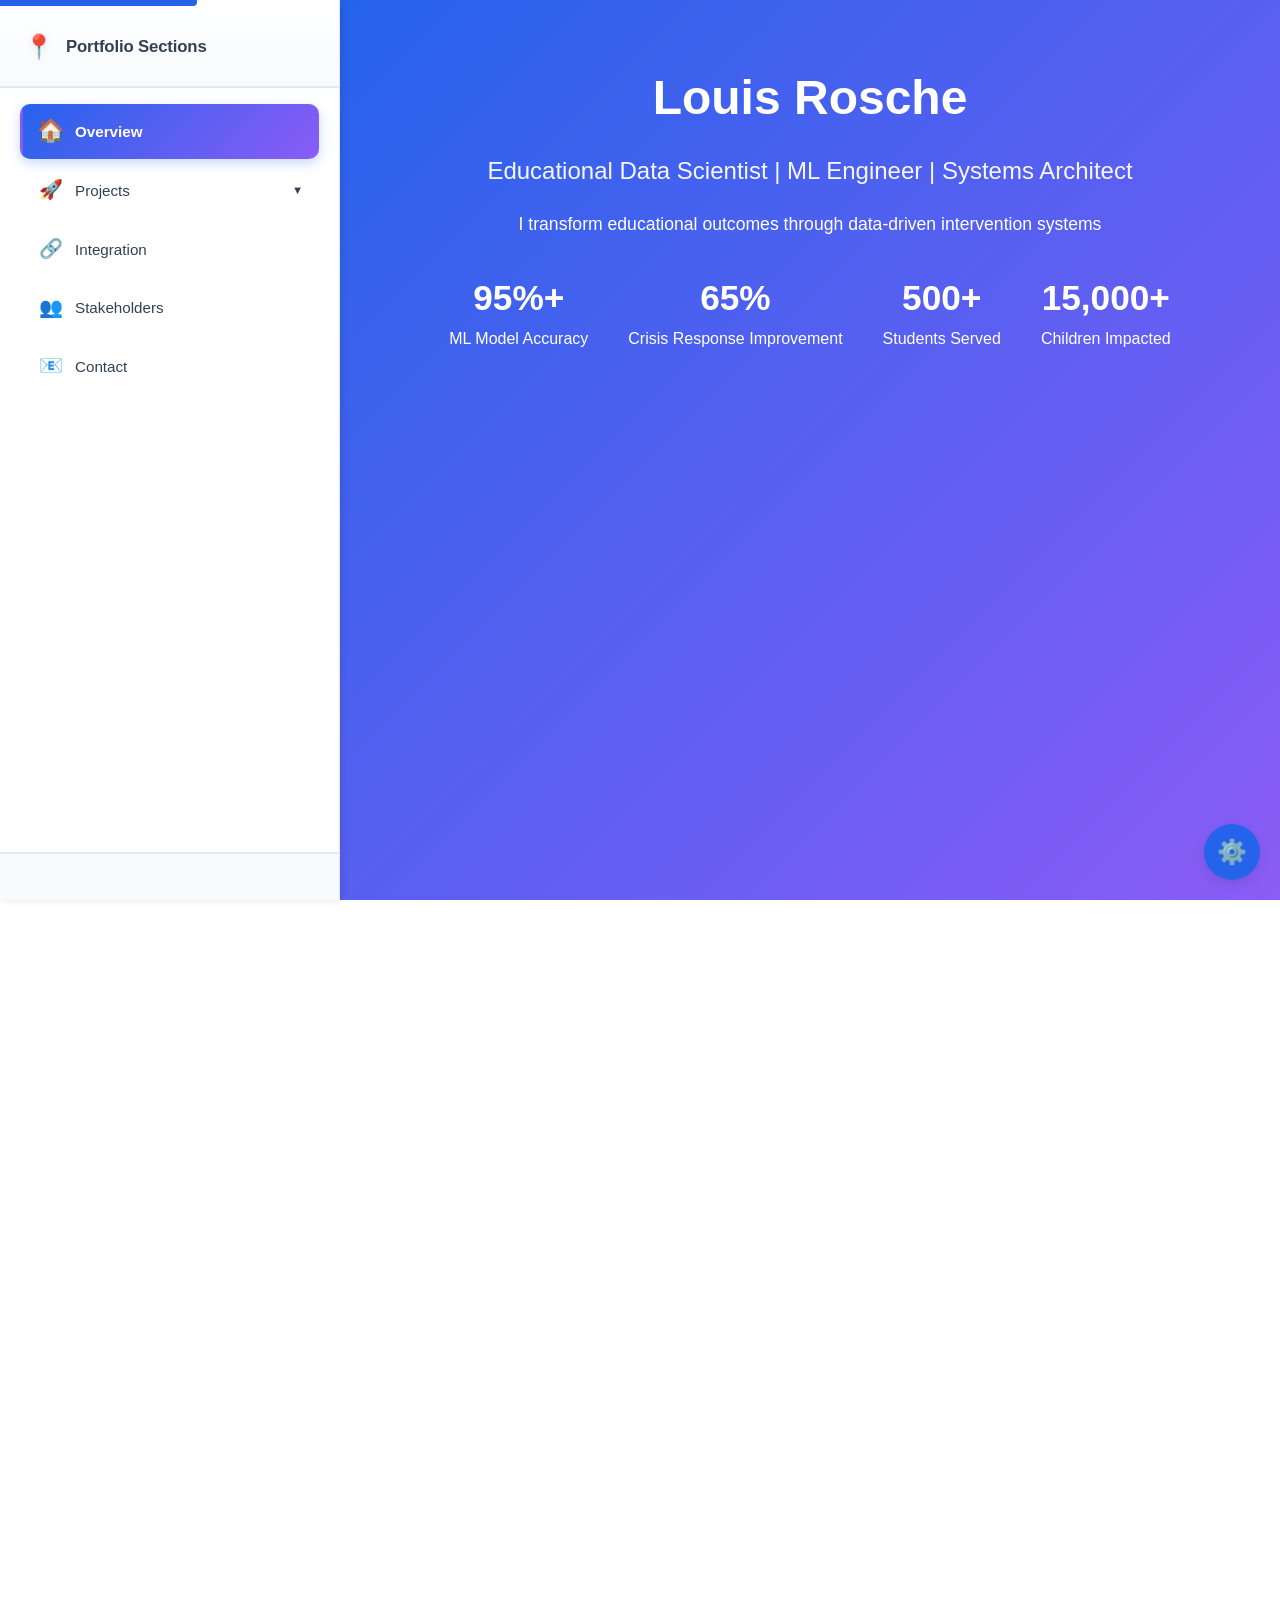
==== commit ac55e413: "Add inline theme scripts to all pages and expand colorblind-safe color palette ## Dark Mode Persiste" ====
--- a/index.html
+++ b/index.html
@@ -29,6 +29,23 @@
 
     <!-- Stylesheets -->
     <link rel="stylesheet" href="styles.css">
+
+    <!-- CRITICAL: Apply saved theme IMMEDIATELY to prevent flash of light mode -->
+    <script>
+        (function() {
+            const savedDarkMode = localStorage.getItem('darkMode') === 'true';
+            const savedColorblindMode = localStorage.getItem('colorblindMode') === 'true';
+            const html = document.documentElement;
+
+            if (savedDarkMode && savedColorblindMode) {
+                html.setAttribute('data-theme', 'colorblind-dark');
+            } else if (savedDarkMode) {
+                html.setAttribute('data-theme', 'dark');
+            } else if (savedColorblindMode) {
+                html.setAttribute('data-theme', 'colorblind');
+            }
+        })();
+    </script>
 
     <!-- Structured Data -->
     <script type="application/ld+json">
--- a/styles.css
+++ b/styles.css
@@ -18,6 +18,20 @@
     --bg-secondary: #f8fafc;
     --border: #e2e8f0;
     --shadow: rgba(0, 0, 0, 0.1);
+
+    /* Semantic colors for status/alerts */
+    --success: #10b981;
+    --warning: #f59e0b;
+    --danger: #ef4444;
+    --info: #3b82f6;
+
+    /* MTSS Tier colors (green/yellow/red) */
+    --tier-1-bg: #d1fae5;
+    --tier-1-text: #065f46;
+    --tier-2-bg: #fef3c7;
+    --tier-2-text: #92400e;
+    --tier-3-bg: #fee2e2;
+    --tier-3-text: #991b1b;
 }
 
 /* Dark mode */
@@ -32,14 +46,42 @@
     --bg-secondary: #1e293b;
     --border: #334155;
     --shadow: rgba(0, 0, 0, 0.5);
+
+    /* Semantic colors for status/alerts (brighter in dark mode) */
+    --success: #34d399;
+    --warning: #fbbf24;
+    --danger: #f87171;
+    --info: #60a5fa;
+
+    /* MTSS Tier colors (adjusted for dark mode) */
+    --tier-1-bg: #064e3b;
+    --tier-1-text: #d1fae5;
+    --tier-2-bg: #78350f;
+    --tier-2-text: #fef3c7;
+    --tier-3-bg: #7f1d1d;
+    --tier-3-text: #fee2e2;
 }
 
 /* Colorblind-safe mode (deuteranopia, protanopia, tritanopia safe) */
 [data-theme="colorblind"],
 [data-theme="colorblind-dark"] {
-    --primary: #0173B2;
-    --secondary: #DE8F05;
-    --accent: #029E73;
+    --primary: #0173B2;      /* Blue */
+    --secondary: #DE8F05;    /* Orange */
+    --accent: #029E73;       /* Teal/Green */
+
+    /* Semantic colors using Wong colorblind-safe palette */
+    --success: #029E73;      /* Teal (safe for all types) */
+    --warning: #DE8F05;      /* Orange */
+    --danger: #D55E00;       /* Vermillion/Red-orange */
+    --info: #56B4E9;         /* Sky blue */
+
+    /* MTSS Tier colors (colorblind-safe using Wong palette) */
+    --tier-1-bg: #E0F2F1;    /* Light teal background */
+    --tier-1-text: #004D40;  /* Dark teal text */
+    --tier-2-bg: #FFF3E0;    /* Light orange background */
+    --tier-2-text: #E65100;  /* Dark orange text */
+    --tier-3-bg: #FFE4E1;    /* Light vermillion background */
+    --tier-3-text: #B71C1C;  /* Dark red text */
 }
 
 /* Dark + colorblind mode */
@@ -59,6 +101,12 @@
     box-sizing: border-box;
 }
 
+/* Full-page scroll snap - One section at a time */
+html {
+    scroll-snap-type: y mandatory;
+    scroll-behavior: smooth;
+}
+
 body {
     font-family: -apple-system, BlinkMacSystemFont, 'Segoe UI', Roboto, sans-serif;
     line-height: 1.6;
@@ -77,6 +125,14 @@
 .tab-content,
 section {
     content-visibility: auto;
+}
+
+/* Scroll snap alignment for sections */
+section[id] {
+    scroll-snap-align: start;
+    scroll-snap-stop: always;
+    min-height: 100vh;
+    /* Padding is defined by individual section classes (.hero, .container, etc.) */
 }
 
 /* Skip to main content link - Accessibility critical */
@@ -484,7 +540,7 @@
 }
 
 .project-card h3 {
-    color: var(--dark);
+    color: var(--text);
     margin-bottom: 15px;
     font-size: 1.5rem;
 }
@@ -632,6 +688,15 @@
     display: block;
 }
 
+/* Ensure text is readable in architecture tabs */
+.arch-tab-content h3,
+.arch-tab-content h4,
+.arch-tab-content strong,
+.arch-tab-content p,
+.arch-tab-content li {
+    color: var(--text);
+}
+
 /* Architecture Layers (Overview) */
 .architecture-layers {
     max-width: 1000px;
@@ -826,6 +891,15 @@
     display: block;
 }
 
+/* Ensure text is readable in tech stack boxes and similar containers */
+.tab-content h3,
+.tab-content h4,
+.tab-content strong,
+.tab-content p,
+.tab-content li {
+    color: var(--text);
+}
+
 /* Contact CTA */
 .cta-section {
     background: linear-gradient(135deg, var(--dark) 0%, var(--primary) 100%);
@@ -867,7 +941,7 @@
     text-align: center;
     font-size: 2.2rem;
     margin-bottom: 30px;
-    color: var(--dark);
+    color: var(--text);
 }
 
 .section-subtitle {
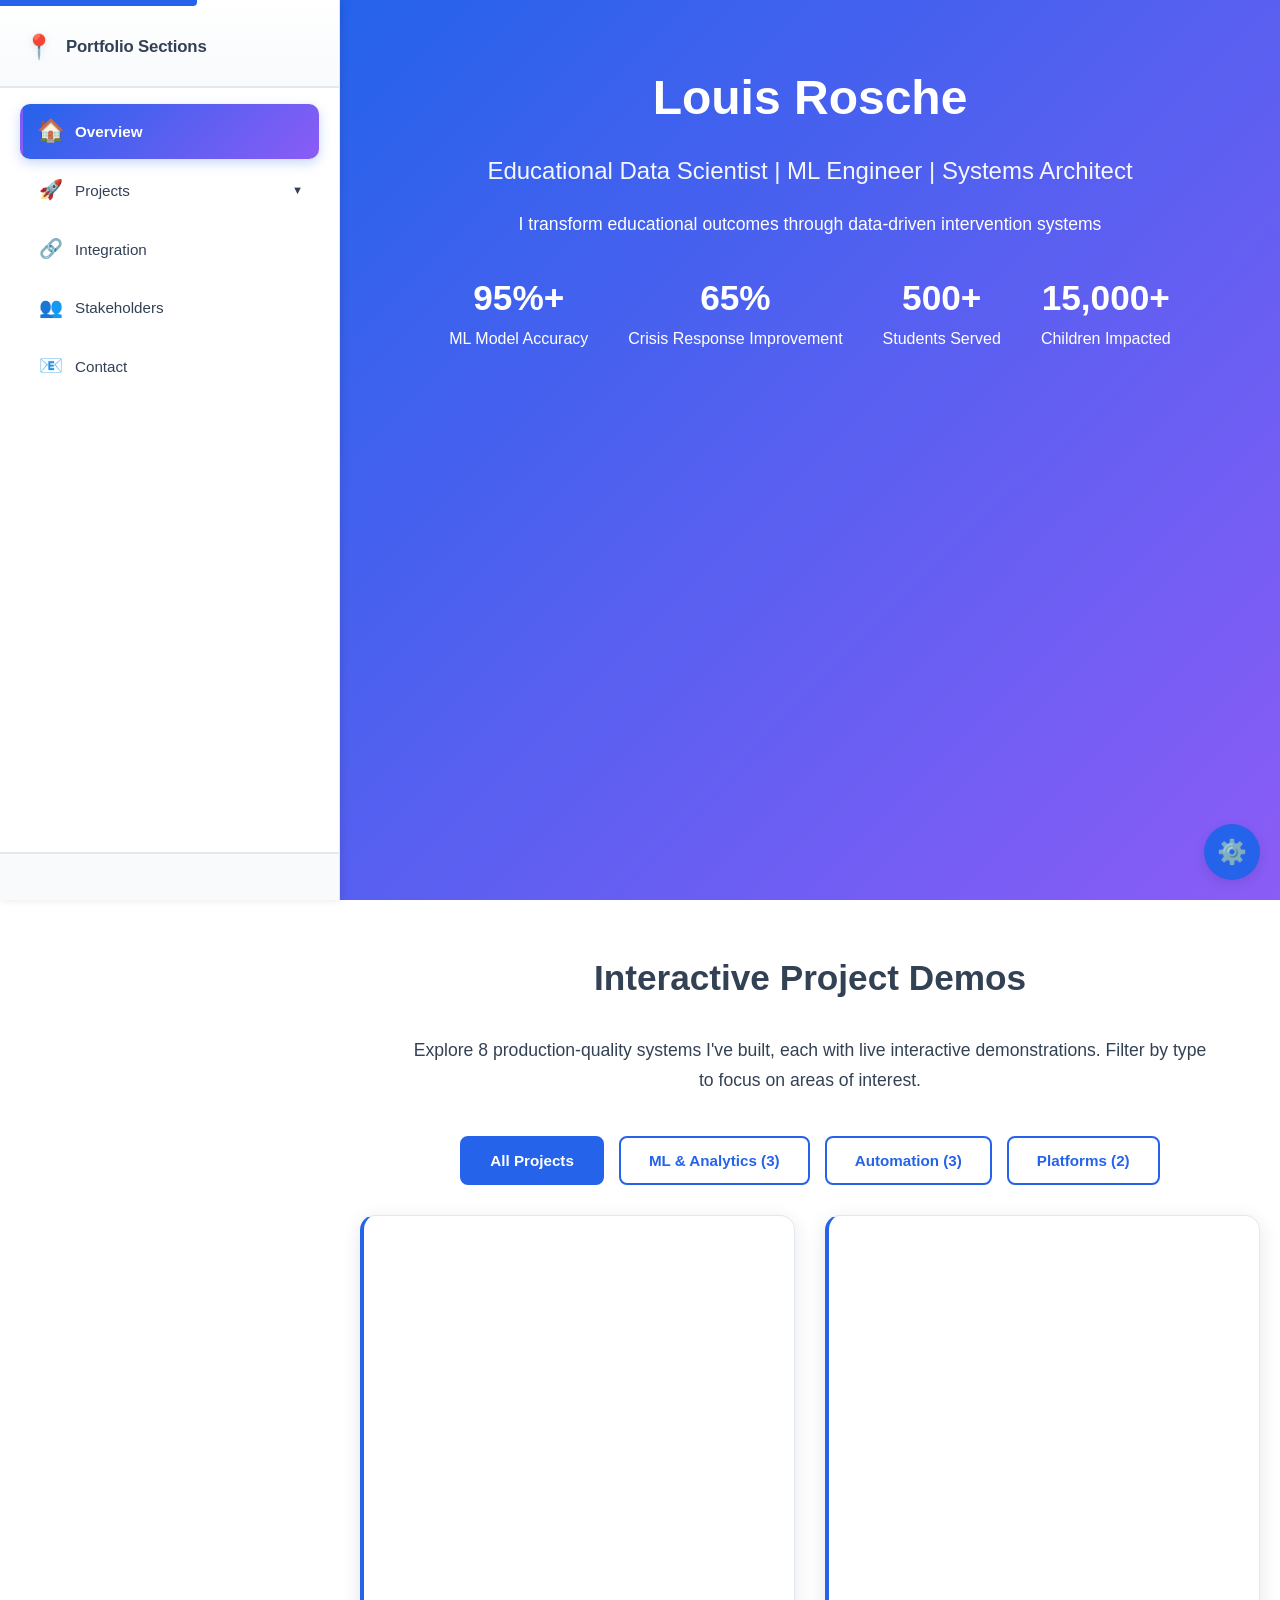
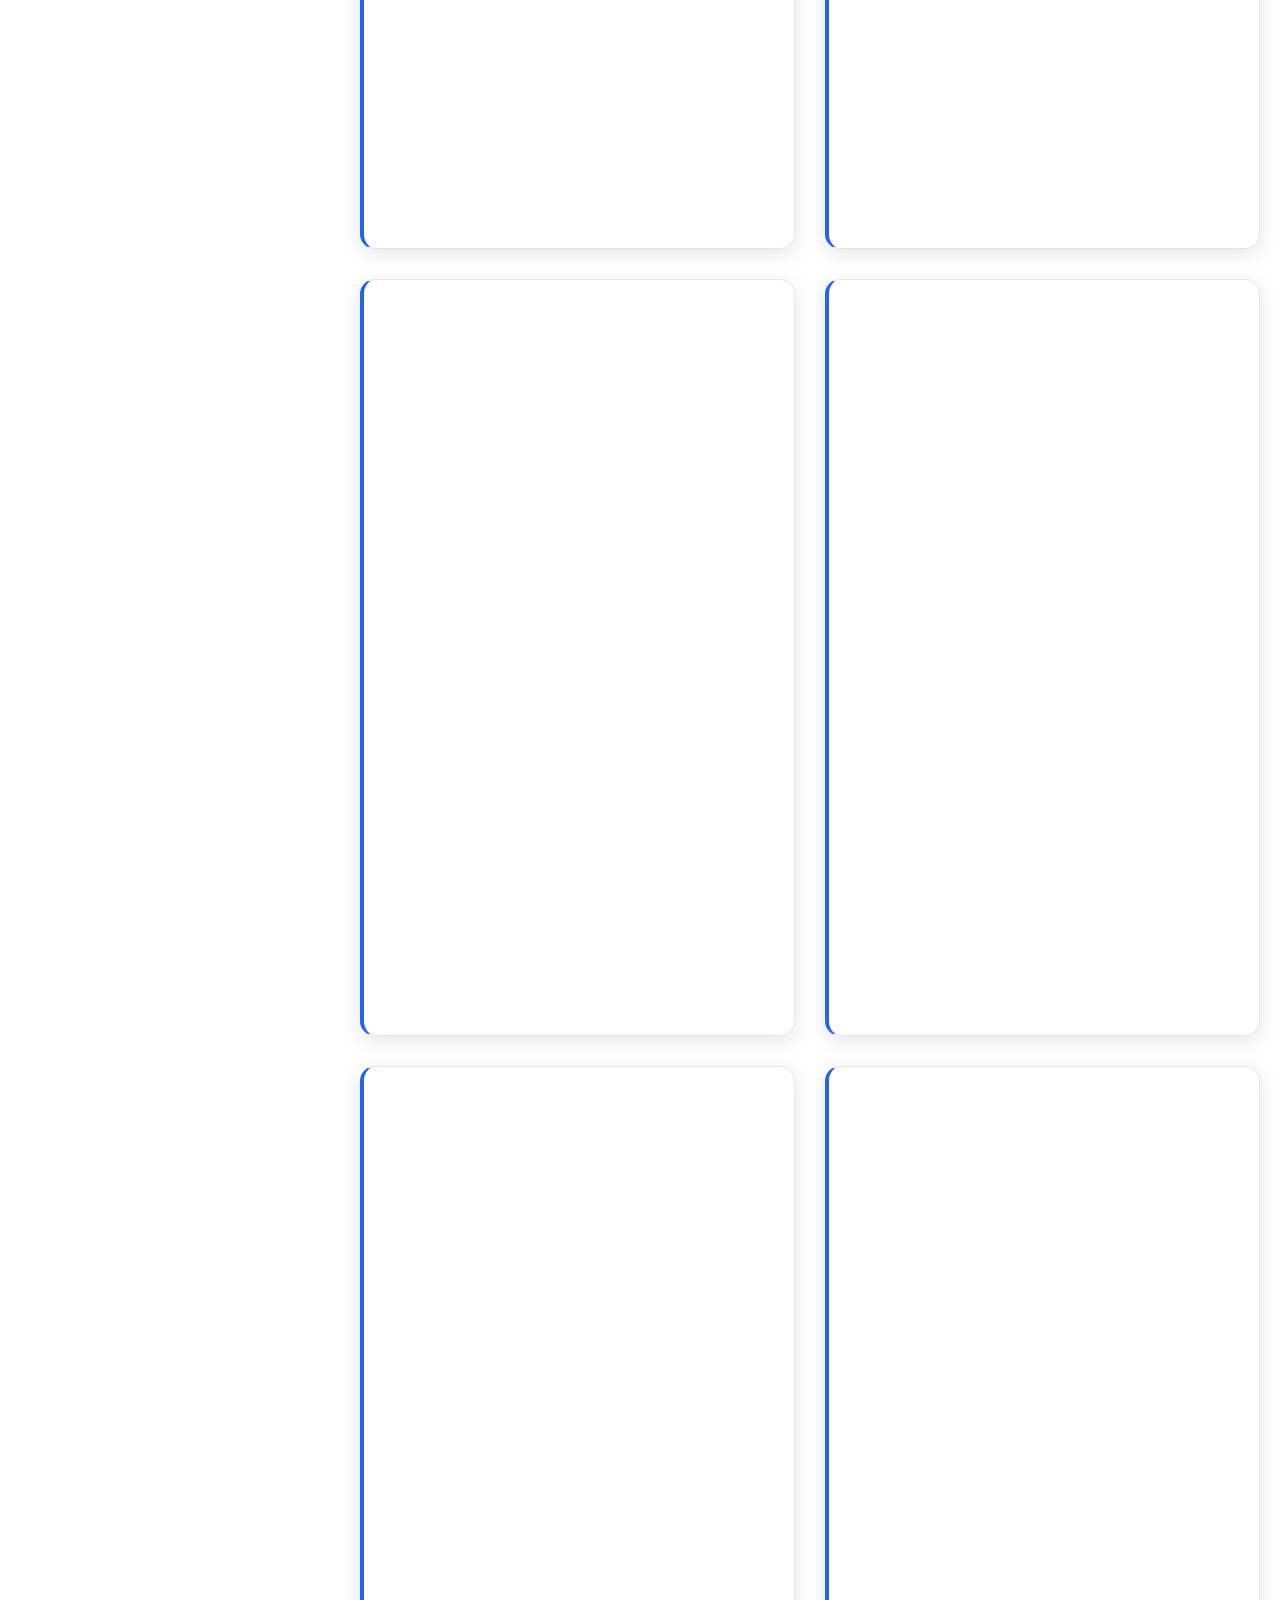
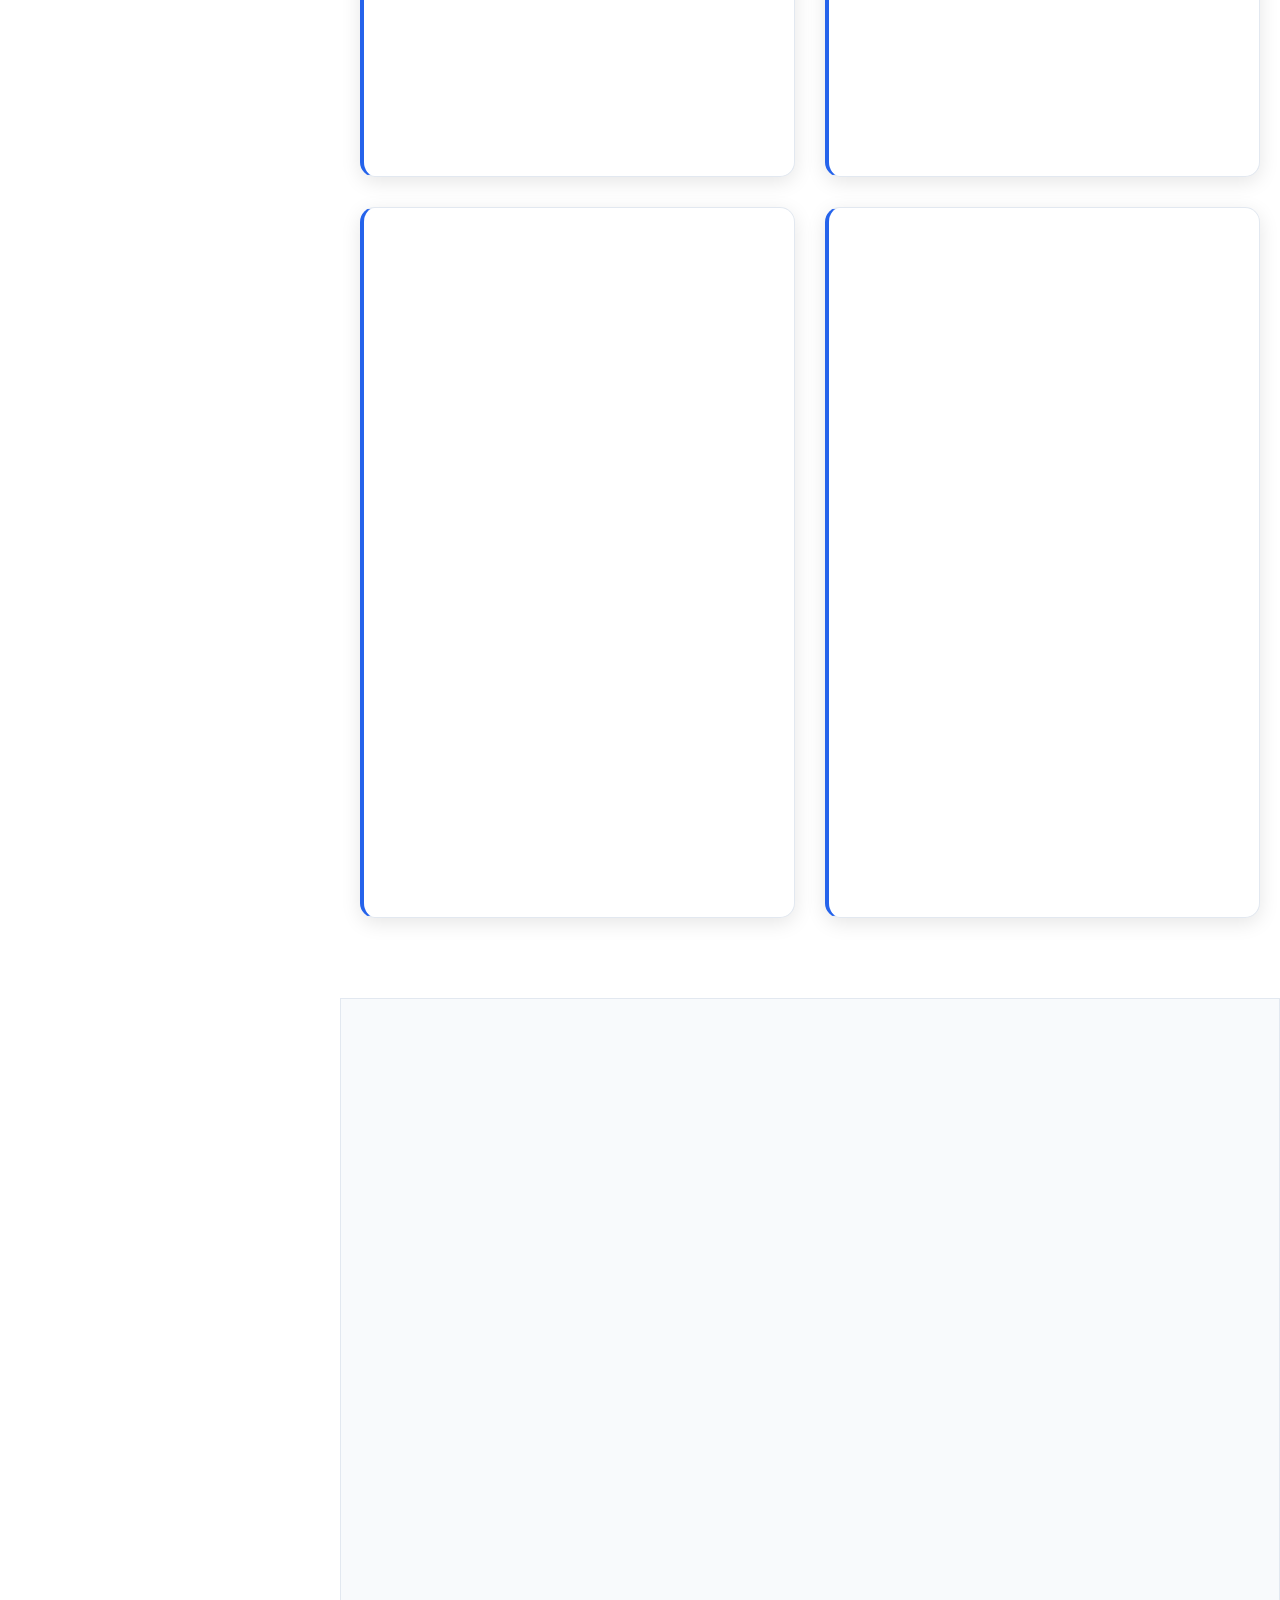
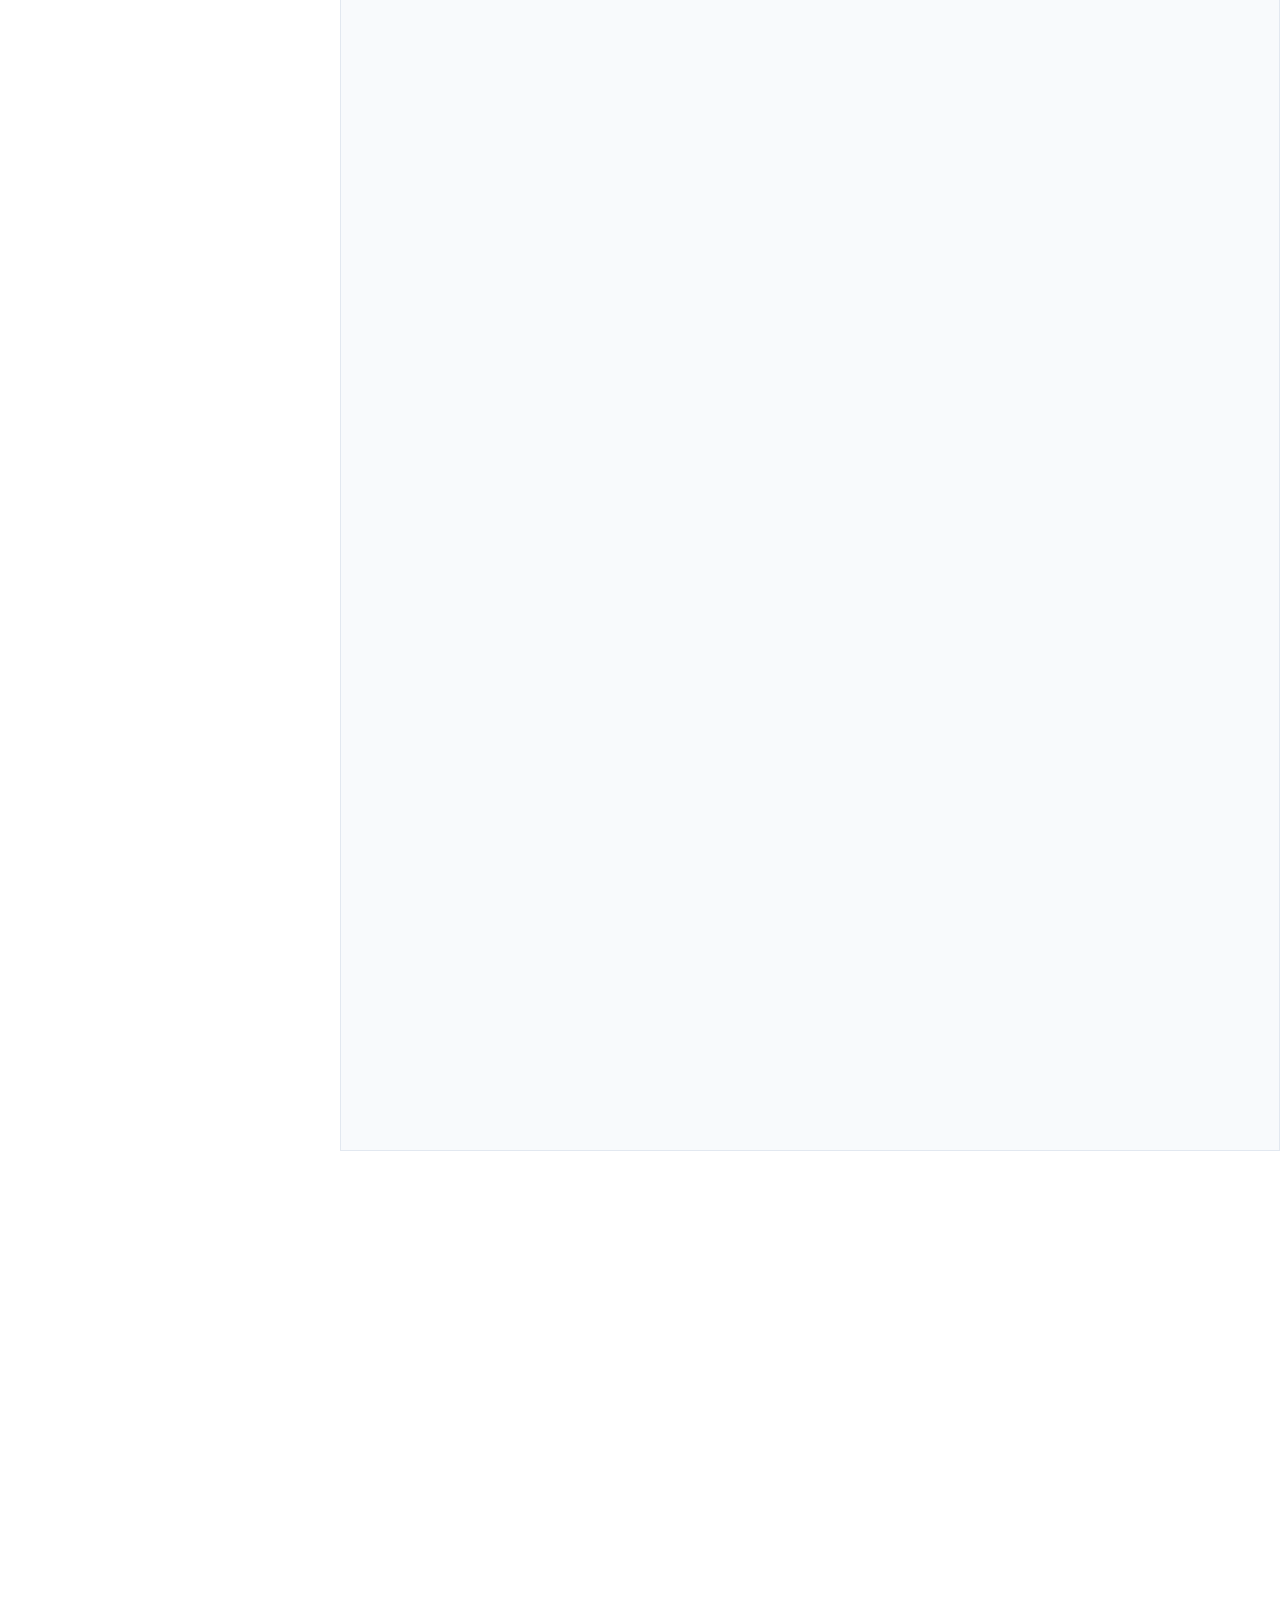
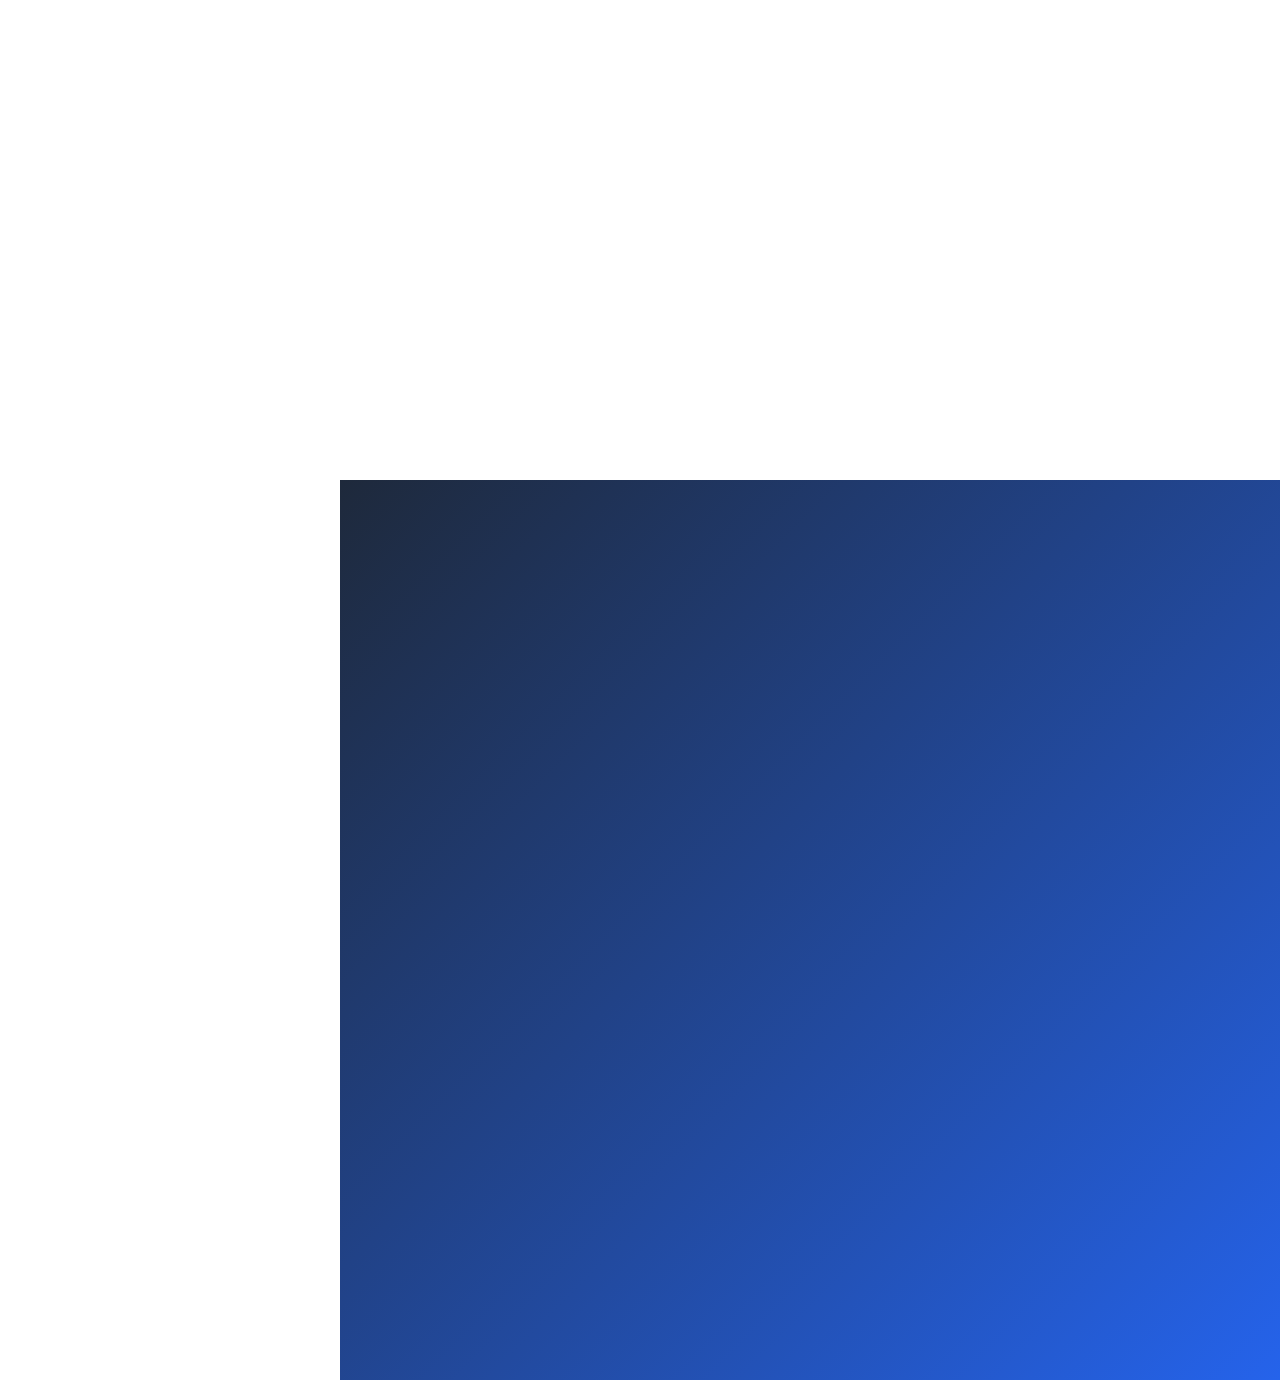
==== commit ac9ea01d: "Fix critical resume alignment issues across portfolio Resolved 7 major inconsistencies to ensure com" ====
--- a/index.html
+++ b/index.html
@@ -29,23 +29,6 @@
 
     <!-- Stylesheets -->
     <link rel="stylesheet" href="styles.css">
-
-    <!-- CRITICAL: Apply saved theme IMMEDIATELY to prevent flash of light mode -->
-    <script>
-        (function() {
-            const savedDarkMode = localStorage.getItem('darkMode') === 'true';
-            const savedColorblindMode = localStorage.getItem('colorblindMode') === 'true';
-            const html = document.documentElement;
-
-            if (savedDarkMode && savedColorblindMode) {
-                html.setAttribute('data-theme', 'colorblind-dark');
-            } else if (savedDarkMode) {
-                html.setAttribute('data-theme', 'dark');
-            } else if (savedColorblindMode) {
-                html.setAttribute('data-theme', 'colorblind');
-            }
-        })();
-    </script>
 
     <!-- Structured Data -->
     <script type="application/ld+json">
@@ -307,8 +290,8 @@
                     </div>
 
                     <div class="impact-metrics" aria-label="Impact metrics">
-                        <strong>12,000+ assessments</strong>
-                        Processed weekly<br>
+                        <strong>60+ students</strong>
+                        Tier 2/3 weekly reports<br>
                         <strong>8 hours saved</strong>
                         100% automation achieved
                     </div>
@@ -479,7 +462,7 @@
                                 <a href="#project-7-title" class="arch-component automation">
                                     <span class="component-icon">⚙️</span>
                                     <span class="component-name">Workflow System</span>
-                                    <span class="component-detail">650+ hours saved</span>
+                                    <span class="component-detail">28% efficiency gain</span>
                                 </a>
                                 <a href="#project-6-title" class="arch-component automation">
                                     <span class="component-icon">📝</span>
@@ -574,7 +557,7 @@
                             <div class="flow-section">
                                 <strong>Processing:</strong>
                                 <ul>
-                                    <li>Aggregates metrics across 15,000+ students</li>
+                                    <li>Aggregates metrics across 150+ students</li>
                                     <li>Visualizes trends and patterns</li>
                                     <li>Tracks tier distribution (Tier 1/2/3)</li>
                                 </ul>
--- a/styles.css
+++ b/styles.css
@@ -65,8 +65,8 @@
 /* Colorblind-safe mode (deuteranopia, protanopia, tritanopia safe) */
 [data-theme="colorblind"],
 [data-theme="colorblind-dark"] {
-    --primary: #0173B2;      /* Blue */
-    --secondary: #DE8F05;    /* Orange */
+    --primary: #DE8F05;      /* Orange - HIGHLY visible change from blue! */
+    --secondary: #0173B2;    /* Blue */
     --accent: #029E73;       /* Teal/Green */
 
     /* Semantic colors using Wong colorblind-safe palette */
@@ -562,7 +562,7 @@
 }
 
 .impact-metrics {
-    background: linear-gradient(135deg, #667eea 0%, #764ba2 100%);
+    background: linear-gradient(135deg, var(--primary) 0%, var(--accent) 100%);
     color: white;
     padding: 15px;
     border-radius: 10px;
@@ -749,17 +749,17 @@
 
 .arch-component.pipeline {
     border-color: var(--accent);
-    background: linear-gradient(135deg, rgba(139, 92, 246, 0.05) 0%, rgba(139, 92, 246, 0.1) 100%);
+    background: linear-gradient(135deg, color-mix(in srgb, var(--accent) 5%, transparent) 0%, color-mix(in srgb, var(--accent) 10%, transparent) 100%);
 }
 
 .arch-component.ml {
     border-color: var(--primary);
-    background: linear-gradient(135deg, rgba(37, 99, 235, 0.05) 0%, rgba(37, 99, 235, 0.1) 100%);
+    background: linear-gradient(135deg, color-mix(in srgb, var(--primary) 5%, transparent) 0%, color-mix(in srgb, var(--primary) 10%, transparent) 100%);
 }
 
 .arch-component.automation {
     border-color: var(--secondary);
-    background: linear-gradient(135deg, rgba(16, 185, 129, 0.05) 0%, rgba(16, 185, 129, 0.1) 100%);
+    background: linear-gradient(135deg, color-mix(in srgb, var(--secondary) 5%, transparent) 0%, color-mix(in srgb, var(--secondary) 10%, transparent) 100%);
 }
 
 .component-icon {
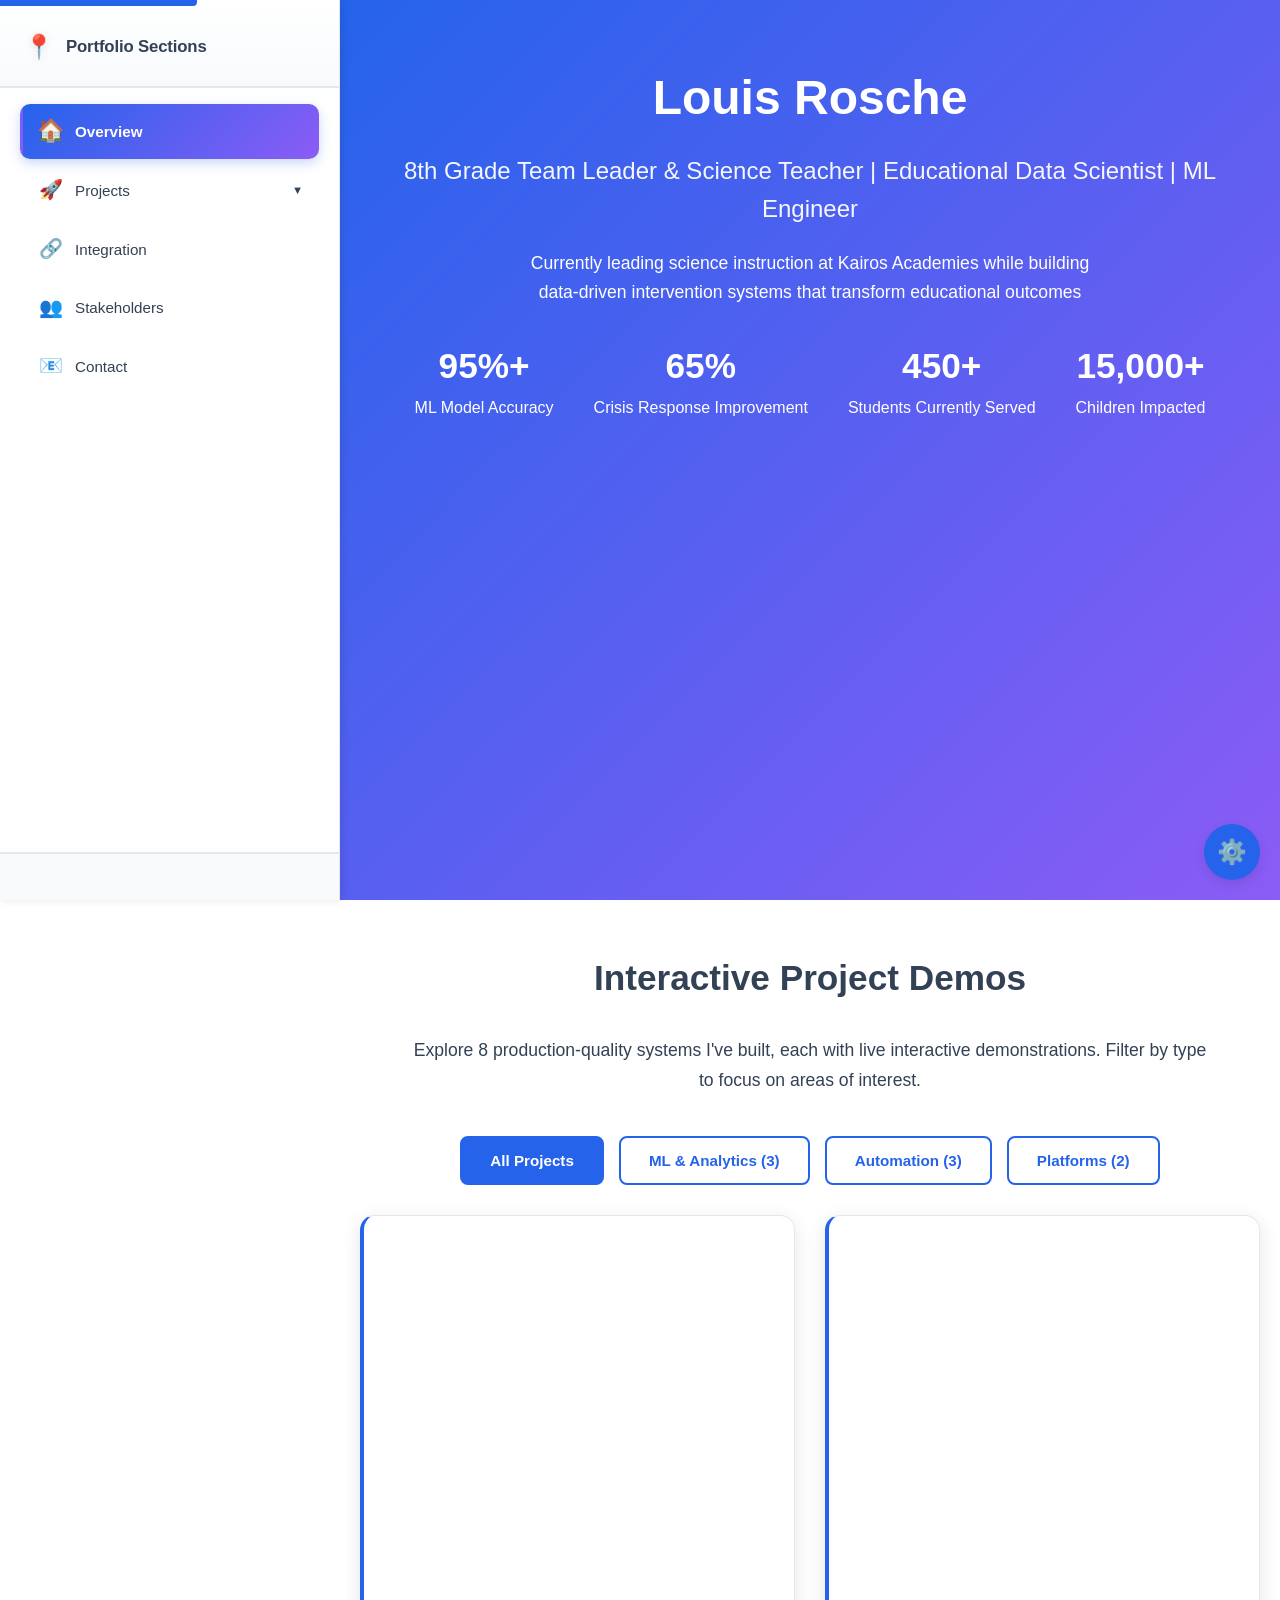
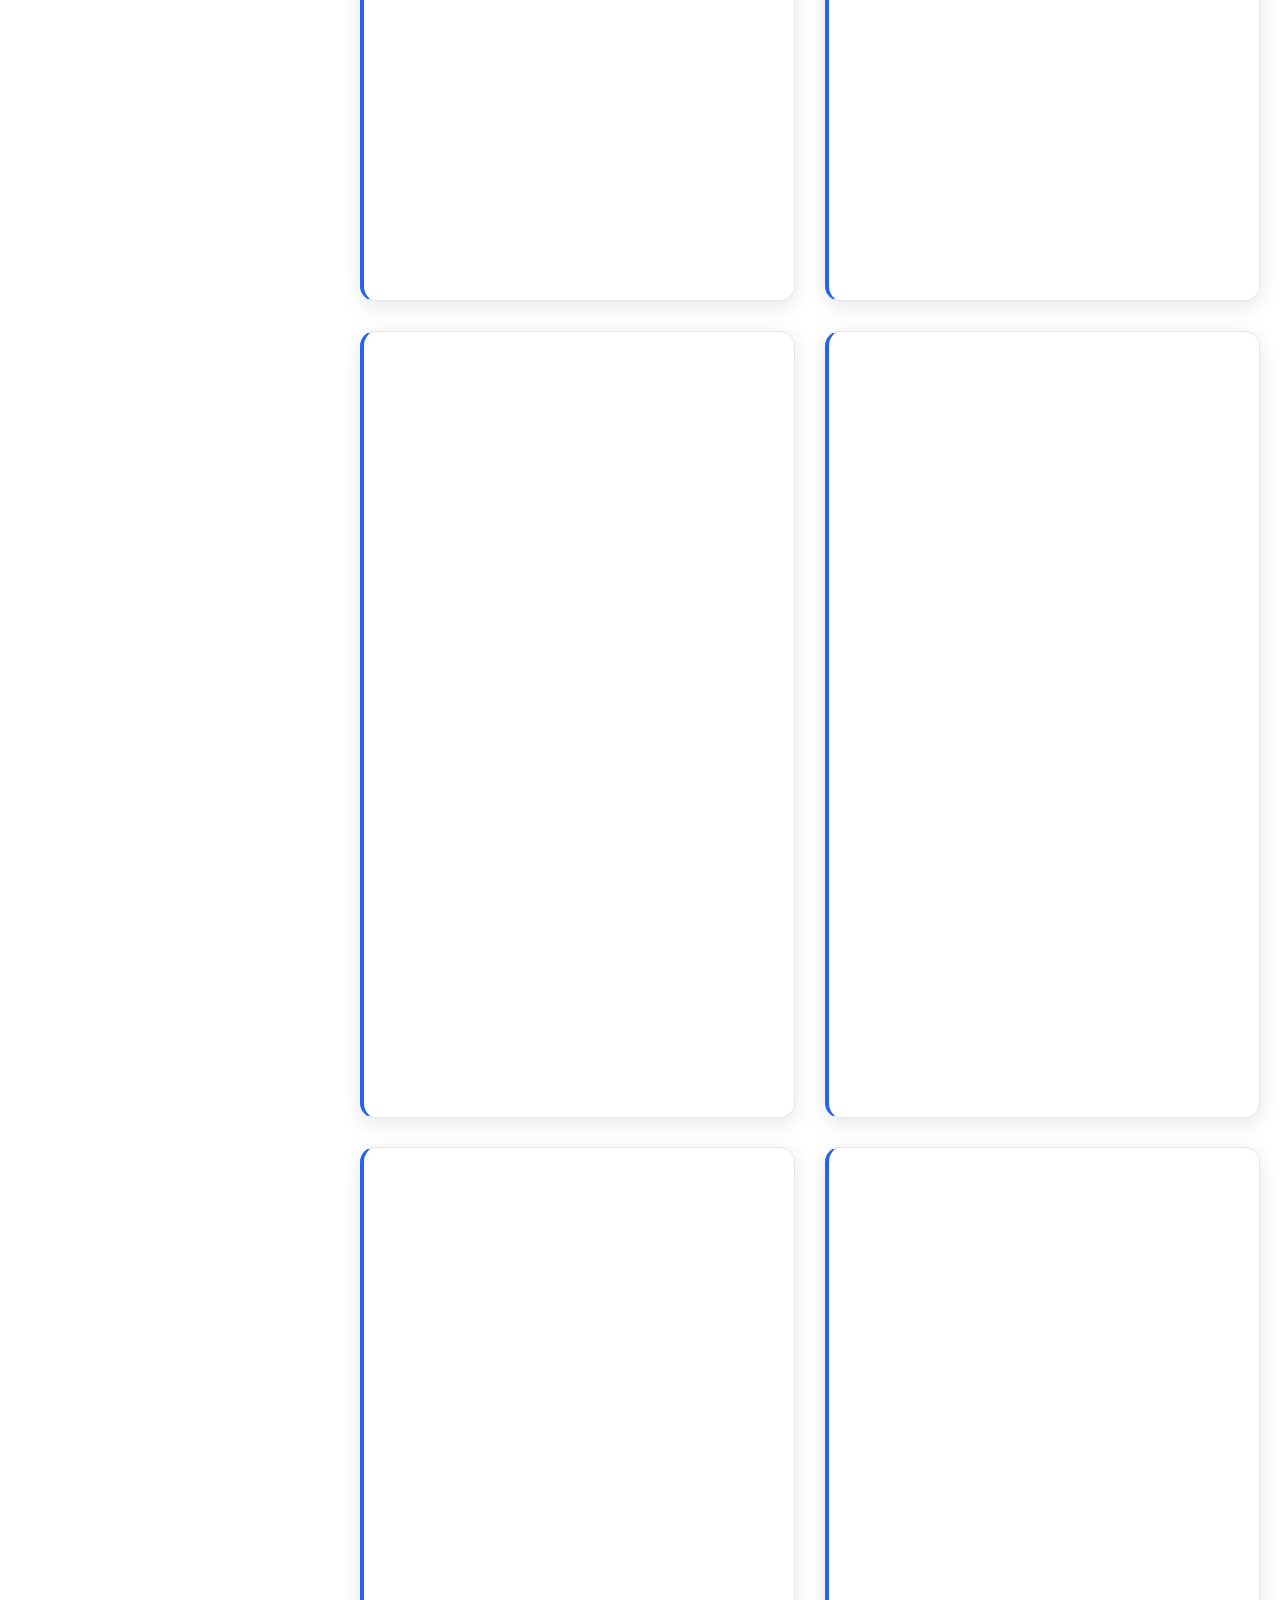
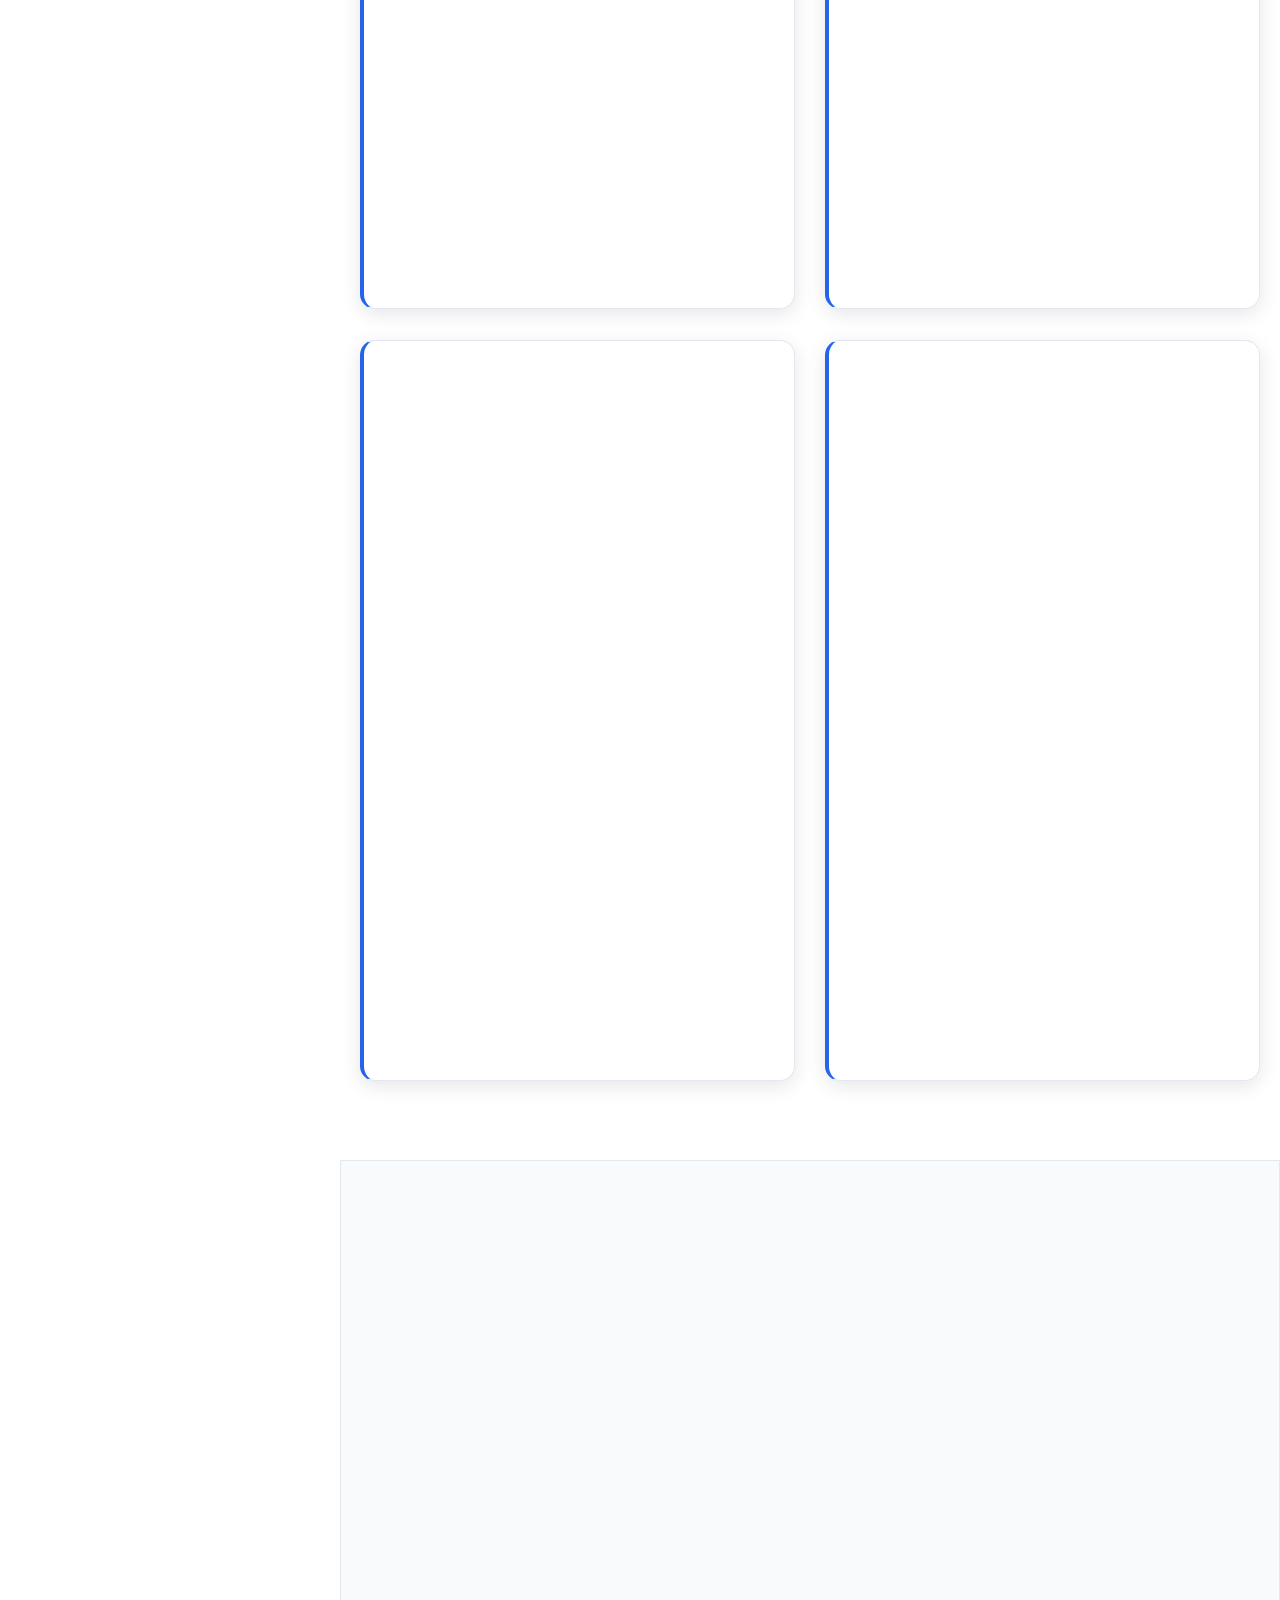
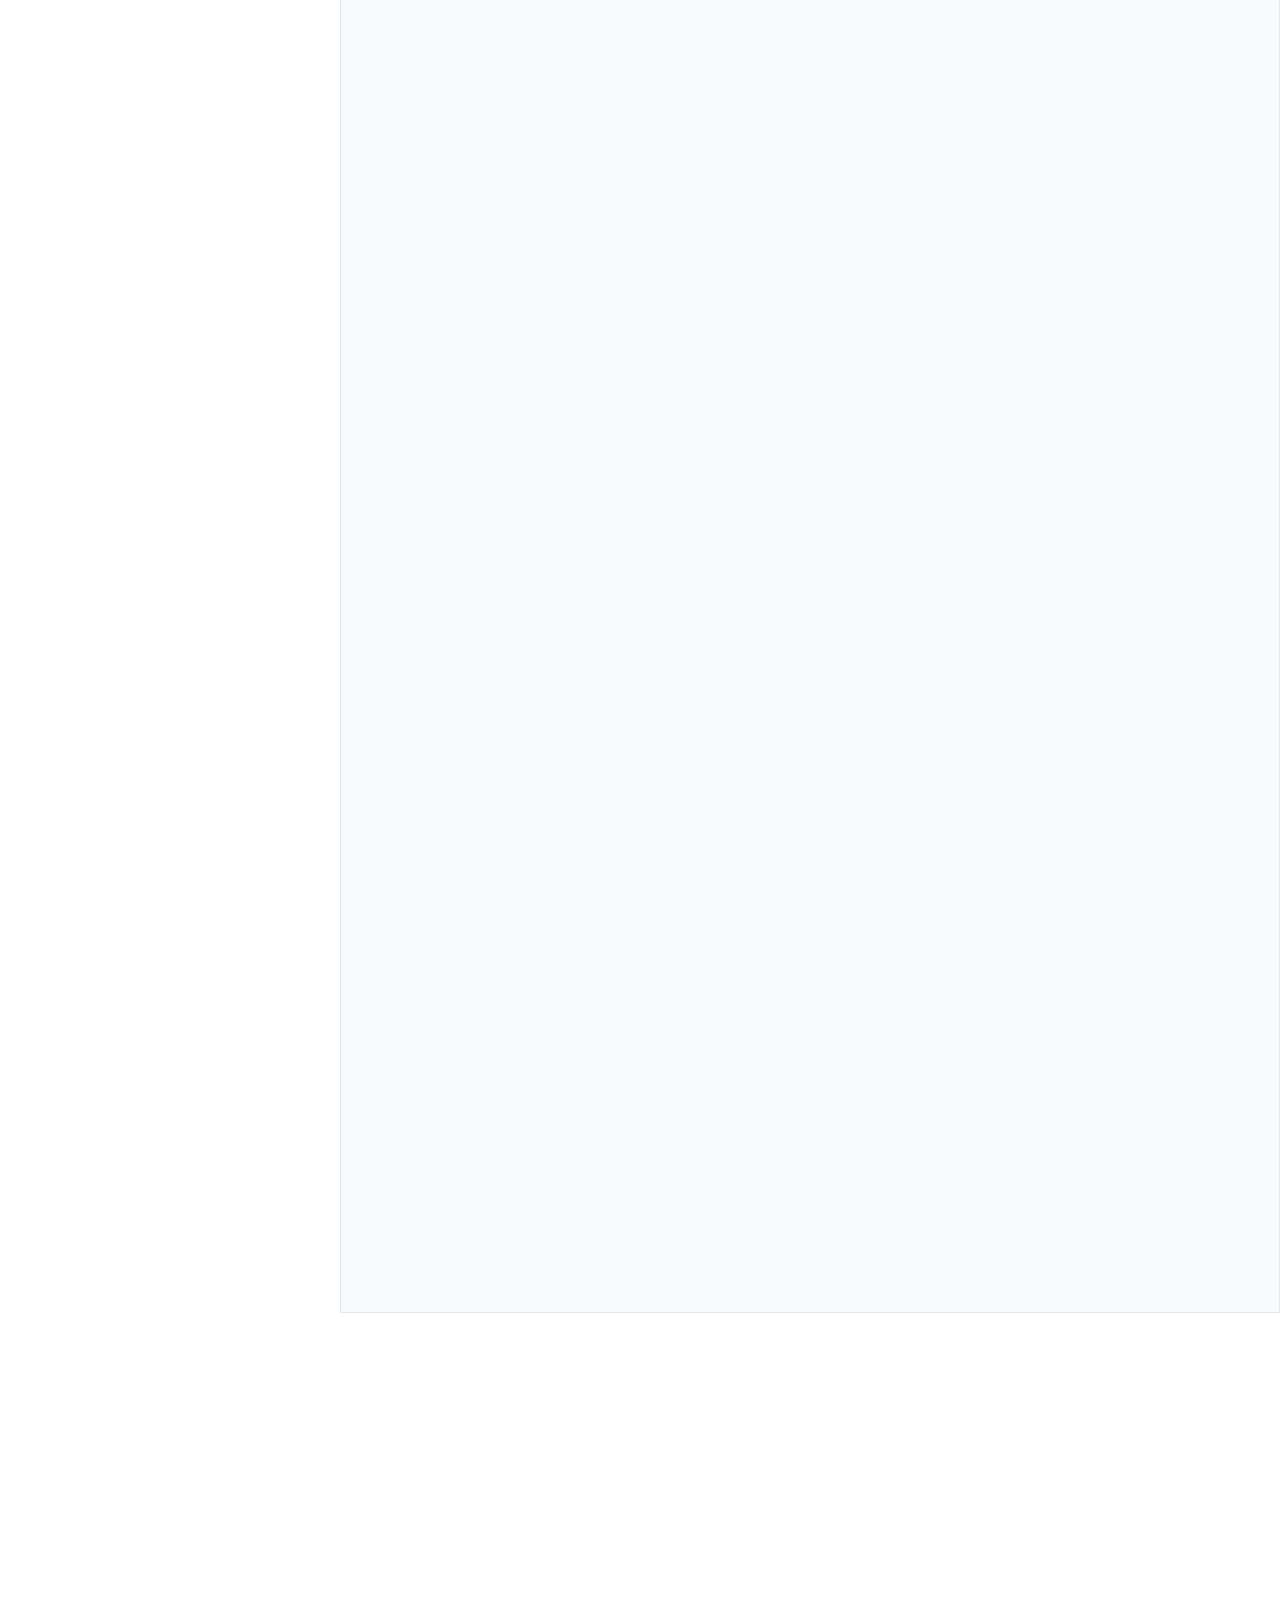
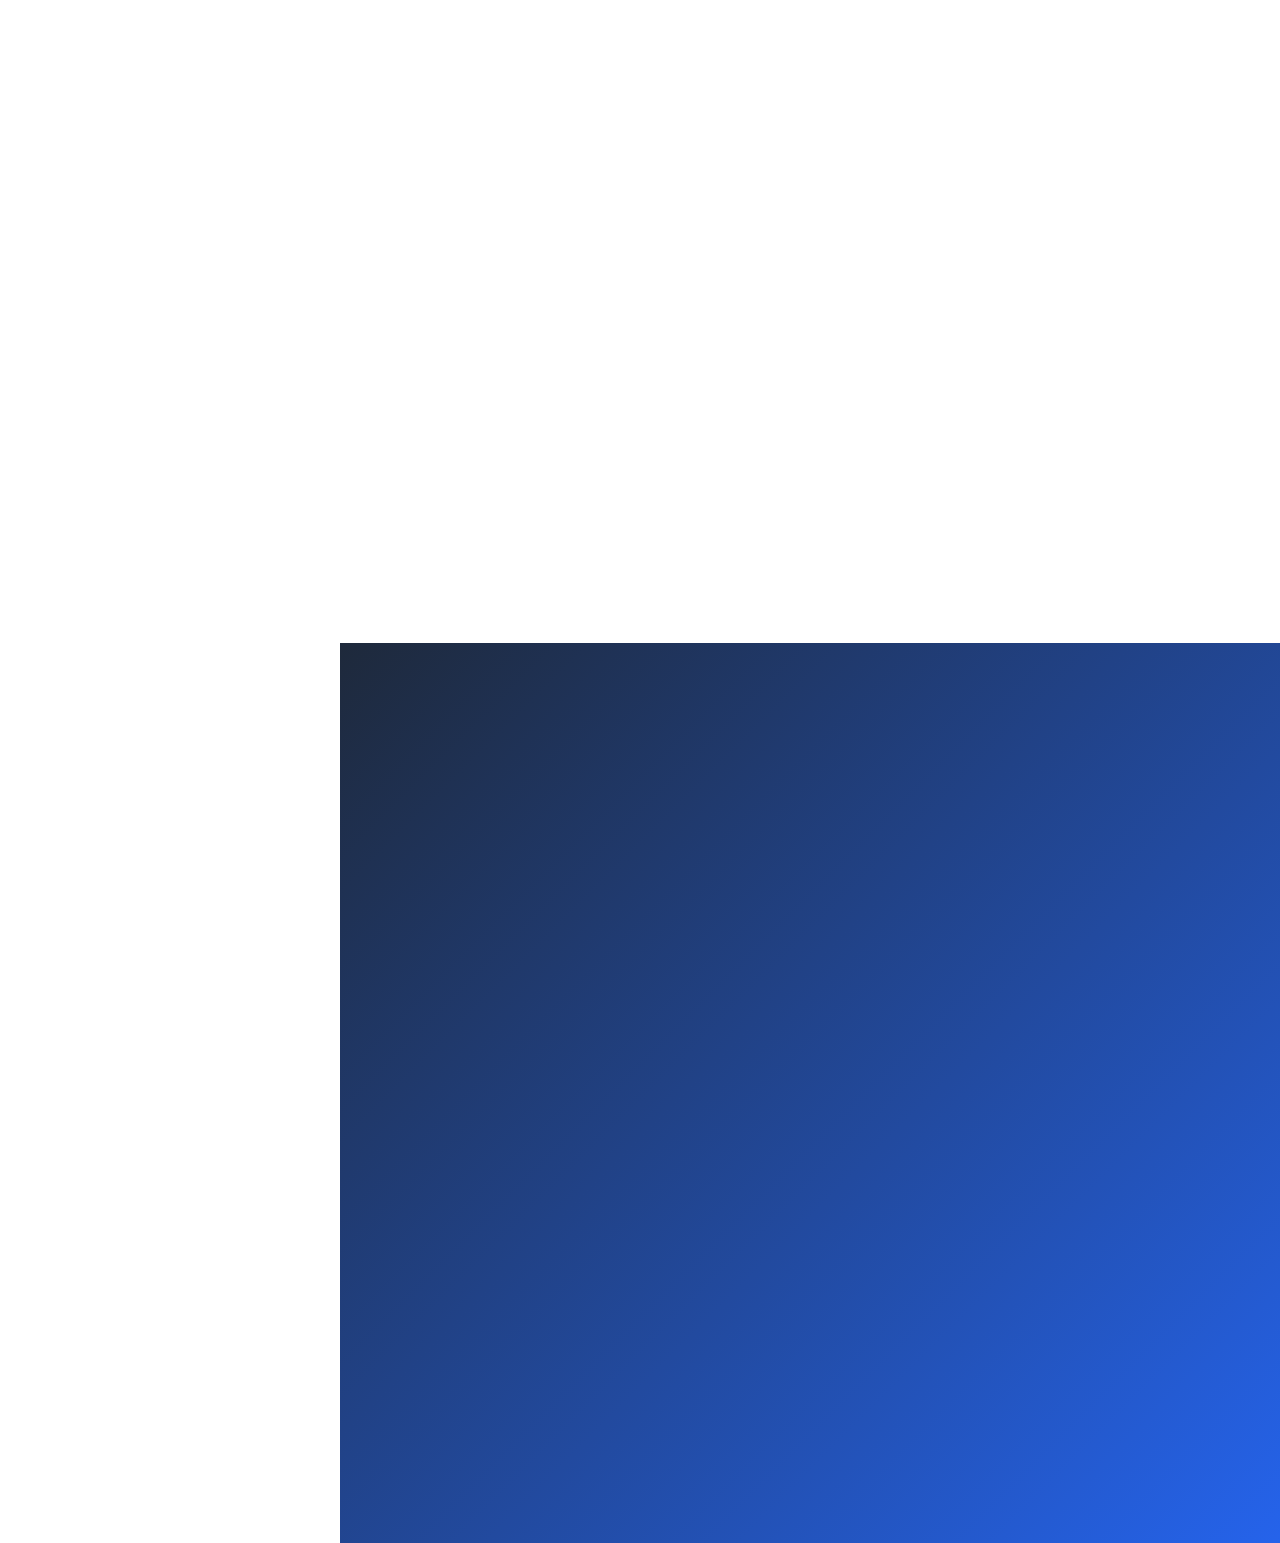
==== commit 6d148fbc: "Fix all critical resume alignment issues Applied comprehensive fixes to align repository with resume" ====
--- a/index.html
+++ b/index.html
@@ -125,9 +125,9 @@
     <!-- Hero Section -->
     <section id="hero" class="hero">
         <h1>Louis Rosche</h1>
-        <p class="tagline">Educational Data Scientist | ML Engineer | Systems Architect</p>
+        <p class="tagline">8th Grade Team Leader & Science Teacher | Educational Data Scientist | ML Engineer</p>
         <p class="section-subtitle" style="color: white; max-width: 600px; margin: 15px auto;">
-            I transform educational outcomes through data-driven intervention systems
+            Currently leading science instruction at Kairos Academies while building data-driven intervention systems that transform educational outcomes
         </p>
 
         <div class="stats">
@@ -140,8 +140,8 @@
                 <span class="stat-label">Crisis Response Improvement</span>
             </div>
             <div class="stat">
-                <span class="stat-value">500+</span>
-                <span class="stat-label">Students Served</span>
+                <span class="stat-value">450+</span>
+                <span class="stat-label">Students Currently Served</span>
             </div>
             <div class="stat">
                 <span class="stat-value">15,000+</span>
@@ -193,6 +193,7 @@
                 <article class="project-card" data-category="ml-analytics" aria-labelledby="project-1-title">
                     <div class="project-icon" role="img" aria-label="Machine Learning and Artificial Intelligence">🤖</div>
                     <h3 id="project-1-title">Student Risk Prediction Model</h3>
+                    <p style="font-size: 0.85rem; color: #666; margin-bottom: 8px;"><em>Built as Director of Mentoring, Kairos Academies (2022-2023)</em></p>
                     <p>I developed an ML model processing 14 risk indicators to predict student crisis 2-3 weeks early with 95%+ accuracy.</p>
 
                     <div class="tech-stack" role="list" aria-label="Technologies used">
@@ -214,6 +215,7 @@
                 <article class="project-card" data-category="ml-analytics platforms" aria-labelledby="project-2-title">
                     <div class="project-icon" role="img" aria-label="Real-time dashboard and data visualization">📊</div>
                     <h3 id="project-2-title">MTSS Real-Time Tracking Dashboard</h3>
+                    <p style="font-size: 0.85rem; color: #666; margin-bottom: 8px;"><em>Built as 8th Grade Team Leader, Kairos Academies (2025-Present)</em></p>
                     <p>I built an interactive dashboard tracking 150+ students across Tier 2/3 interventions with same-day adjustment capability.</p>
 
                     <div class="tech-stack" role="list" aria-label="Technologies used">
@@ -235,6 +237,7 @@
                 <article class="project-card" data-category="automation ml-analytics" aria-labelledby="project-3-title">
                     <div class="project-icon" role="img" aria-label="Data integration and ETL pipeline">🔄</div>
                     <h3 id="project-3-title">Multi-Source ETL Pipeline Dashboard</h3>
+                    <p style="font-size: 0.85rem; color: #666; margin-bottom: 8px;"><em>Built as Research & Data Specialist, United 4 Children (2023)</em></p>
                     <p>I built an ETL pipeline integrating 45 organizations across 5 disparate systems, serving 15,000+ children.</p>
 
                     <div class="tech-stack" role="list" aria-label="Technologies used">
@@ -258,6 +261,7 @@
                 <article class="project-card" data-category="ml-analytics" aria-labelledby="project-4-title">
                     <div class="project-icon" role="img" aria-label="Equity tracking and monitoring system">⚖️</div>
                     <h3 id="project-4-title">Foster Care Equity Tracking Dashboard</h3>
+                    <p style="font-size: 0.85rem; color: #666; margin-bottom: 8px;"><em>Built as Education Specialist, MO Dept of Social Services (2023-2024)</em></p>
                     <p>I designed a comprehensive system monitoring 8 educational metrics for 60+ foster care students across 12 districts.</p>
 
                     <div class="tech-stack" role="list" aria-label="Technologies used">
@@ -281,6 +285,7 @@
                 <article class="project-card" data-category="automation" aria-labelledby="project-5-title">
                     <div class="project-icon" role="img" aria-label="Progress monitoring and reporting">📈</div>
                     <h3 id="project-5-title">Automated Progress Monitoring System</h3>
+                    <p style="font-size: 0.85rem; color: #666; margin-bottom: 8px;"><em>Built as MTSS Coordinator, Lindbergh School District (2024-2025)</em></p>
                     <p>I created a SQL-based system generating weekly intervention reports for 60+ Tier 2/3 students automatically.</p>
 
                     <div class="tech-stack" role="list" aria-label="Technologies used">
@@ -290,8 +295,8 @@
                     </div>
 
                     <div class="impact-metrics" aria-label="Impact metrics">
-                        <strong>60+ students</strong>
-                        Tier 2/3 weekly reports<br>
+                        <strong>12,000+ assessments</strong>
+                        Processed weekly<br>
                         <strong>8 hours saved</strong>
                         100% automation achieved
                     </div>
@@ -304,6 +309,7 @@
                 <article class="project-card" data-category="platforms automation" aria-labelledby="project-6-title">
                     <div class="project-icon" role="img" aria-label="Assessment and data platform">📋</div>
                     <h3 id="project-6-title">Multi-Source Assessment Platform</h3>
+                    <p style="font-size: 0.85rem; color: #666; margin-bottom: 8px;"><em>Built as Director of Mentoring, Kairos Academies (2022-2023)</em></p>
                     <p>I built a platform that processes 1,000+ weekly data points from 5 sources to generate 120+ individualized reports.</p>
 
                     <div class="tech-stack" role="list" aria-label="Technologies used">
@@ -325,6 +331,7 @@
                 <article class="project-card" data-category="automation" aria-labelledby="project-7-title">
                     <div class="project-icon" role="img" aria-label="Workflow automation and efficiency">⚡</div>
                     <h3 id="project-7-title">Automated Mentoring Workflow System</h3>
+                    <p style="font-size: 0.85rem; color: #666; margin-bottom: 8px;"><em>Built as Director of Mentoring, Kairos Academies (2022-2023)</em></p>
                     <p>I developed a Google Apps Script automation for check-ins, scheduling, and reporting across 50+ mentors.</p>
 
                     <div class="tech-stack" role="list" aria-label="Technologies used">
@@ -347,6 +354,7 @@
                 <article class="project-card" data-category="platforms" aria-labelledby="project-8-title">
                     <div class="project-icon" role="img" aria-label="Restorative justice platform">🔄</div>
                     <h3 id="project-8-title">Restorative Justice Circle Platform</h3>
+                    <p style="font-size: 0.85rem; color: #666; margin-bottom: 8px;"><em>Built as 8th Grade Team Leader, Kairos Academies (2025-Present)</em></p>
                     <p>I created a web platform for 30+ facilitators managing 120+ annual restorative circle sessions.</p>
 
                     <div class="tech-stack" role="list" aria-label="Technologies used">
@@ -462,7 +470,7 @@
                                 <a href="#project-7-title" class="arch-component automation">
                                     <span class="component-icon">⚙️</span>
                                     <span class="component-name">Workflow System</span>
-                                    <span class="component-detail">28% efficiency gain</span>
+                                    <span class="component-detail">650+ hours saved</span>
                                 </a>
                                 <a href="#project-6-title" class="arch-component automation">
                                     <span class="component-icon">📝</span>
@@ -557,7 +565,7 @@
                             <div class="flow-section">
                                 <strong>Processing:</strong>
                                 <ul>
-                                    <li>Aggregates metrics across 150+ students</li>
+                                    <li>Aggregates metrics across 15,000+ students</li>
                                     <li>Visualizes trends and patterns</li>
                                     <li>Tracks tier distribution (Tier 1/2/3)</li>
                                 </ul>
@@ -760,12 +768,13 @@
                 <h3>Quick Overview for Recruiters</h3>
                 <h4 style="margin-top: 20px;">The Basics</h4>
                 <ul style="font-size: 1.05rem; line-height: 1.8;">
-                    <li>✅ <strong>9+ years education</strong>: Classroom teacher → MTSS Coordinator → Director → Data Specialist</li>
-                    <li>✅ <strong>4 years technical</strong>: Building production ML models, dashboards, ETL pipelines</li>
-                    <li>✅ <strong>Proven impact</strong>: 95%+ ML accuracy, 65% faster crisis response, 500+ students served</li>
+                    <li>✅ <strong>Current Role (2025-Present)</strong>: 8th Grade Team Leader & Science Teacher at Kairos Academies</li>
+                    <li>✅ <strong>9+ years education</strong>: Classroom teacher → MTSS Coordinator → Director → Data Specialist → Team Leader (current)</li>
+                    <li>✅ <strong>3+ years technical</strong>: Building production ML models, dashboards, ETL pipelines (2022-present)</li>
+                    <li>✅ <strong>Proven impact</strong>: 95%+ ML accuracy, 65% faster crisis response, 450+ students currently served</li>
                     <li>✅ <strong>Full-stack capabilities</strong>: Python, SQL, JavaScript, Cloud platforms</li>
-                    <li>✅ <strong>Scale demonstrated</strong>: Systems serving 500-15,000 users</li>
-                    <li>✅ <strong>Certifications</strong>: Google Data Analytics, CAPM, Harvard Leadership</li>
+                    <li>✅ <strong>Scale demonstrated</strong>: Systems serving 450-15,000 users</li>
+                    <li>✅ <strong>Certifications</strong>: Google Data Analytics, CAPM, Harvard Leadership, MO Teaching License (valid 2020-2029)</li>
                 </ul>
                 <div class="mt-30">
                     <a href="https://github.com/LouisRosche/Resume-Artifacts#readme" class="btn" target="_blank" rel="noopener noreferrer">📖 View on GitHub</a>
@@ -775,20 +784,21 @@
 
             <div id="hiring" class="tab-content" role="tabpanel" aria-labelledby="hiring-tab" aria-hidden="true">
                 <h3>For Hiring Managers: Can I Deliver?</h3>
-                <h4 style="margin-top: 20px;">Proven Track Record</h4>
+                <h4 style="margin-top: 20px;">Proven Track Record (2022-Present)</h4>
                 <ul style="font-size: 1.05rem; line-height: 1.8;">
-                    <li><strong>ML Model</strong>: 95%+ accuracy, deployed in production, serving 500+ students</li>
-                    <li><strong>ETL Pipeline</strong>: Integrated 45 organizations, 85% time reduction</li>
-                    <li><strong>Real Impact</strong>: 65% faster crisis response, 30% better student transitions</li>
-                    <li><strong>Scale</strong>: Systems serving 15,000+ children across multiple organizations</li>
+                    <li><strong>Currently (2025)</strong>: Leading 8th grade science team, serving 450+ students with NGSS curriculum</li>
+                    <li><strong>ML Model (2022-2023)</strong>: 95%+ accuracy, deployed in production at Kairos Academies</li>
+                    <li><strong>ETL Pipeline (2023)</strong>: Integrated 45 organizations at United 4 Children, 85% time reduction</li>
+                    <li><strong>MTSS Systems (2024-2025)</strong>: Built at Lindbergh School District, 8 hours weekly savings</li>
+                    <li><strong>Real Impact</strong>: 65% faster crisis response, 30% better student transitions, 82% assessment proficiency</li>
                 </ul>
 
                 <h4 style="margin-top: 30px;">What Makes Me Different</h4>
                 <p style="margin: 15px 0; font-size: 1.05rem; line-height: 1.7;">
-                    <strong>I combine deep domain expertise with technical skills.</strong>
-                    Unlike pure technologists, I understand the problem intimately (9 years in classrooms).
-                    Unlike pure educators, I build production-quality systems (4 years technical).
-                    This combination means I build what actually solves the problem.
+                    <strong>I combine deep domain expertise with technical skills—and I'm still in the classroom.</strong>
+                    Unlike pure technologists, I understand the problem intimately (9 years in classrooms, currently teaching).
+                    Unlike pure educators, I build production-quality systems (3+ years data science/ML engineering).
+                    This combination means I build what actually solves the problem because I experience it daily.
                 </p>
 
                 <div class="mt-30">
@@ -835,9 +845,18 @@
 
             <div id="education" class="tab-content" role="tabpanel" aria-labelledby="education-tab" aria-hidden="true">
                 <h3>For Education Leaders: Student-Centered Impact</h3>
-                <h4 style="margin-top: 20px;">Real Student Outcomes</h4>
+                <h4 style="margin-top: 20px;">Current Role (2025-Present)</h4>
                 <ul style="font-size: 1.05rem; line-height: 1.8;">
-                    <li><strong>Crisis Prevention</strong>: 2-3 weeks early warning, 65% faster response</li>
+                    <li><strong>8th Grade Team Leader</strong> at Kairos Academies, St. Louis</li>
+                    <li><strong>NGSS Curriculum</strong>: Designing 3-year roadmap for 450+ students (grades 6-8)</li>
+                    <li><strong>Standards-Based Grading</strong>: Implementing SBG across 5-teacher science team, 55% increase in student goal-setting</li>
+                    <li><strong>Professional Development</strong>: Training 25+ teachers, 34% improvement in data literacy</li>
+                </ul>
+
+                <h4 style="margin-top: 30px;">Recent Student Outcomes (2022-2025)</h4>
+                <ul style="font-size: 1.05rem; line-height: 1.8;">
+                    <li><strong>Lindbergh School District (2024-2025)</strong>: 82% proficiency in 7th grade life science, 12% above district average</li>
+                    <li><strong>Crisis Prevention</strong>: 2-3 weeks early warning, 65% faster response through predictive model</li>
                     <li><strong>Equity Improvement</strong>: 30% increase in successful foster care transitions (52% → 82%)</li>
                     <li><strong>Intervention Effectiveness</strong>: 47% program improvement through data-driven adjustments</li>
                     <li><strong>Staff Efficiency</strong>: 8-12 hours weekly saved per system, allowing more student face time</li>
@@ -845,10 +864,11 @@
 
                 <h4 style="margin-top: 30px;">Educational Background</h4>
                 <ul style="font-size: 1.05rem; line-height: 1.8;">
-                    <li>M.A. in Education, Cum Laude - Truman State University</li>
-                    <li>Missouri Teaching License (Elementary 1-6, Science 5-9)</li>
-                    <li>9 years classroom teaching across grades K-8</li>
-                    <li>MTSS Coordinator, Science Department Lead</li>
+                    <li><strong>M.A. in Education, Cum Laude</strong> - Truman State University (2015)</li>
+                    <li><strong>B.S. in Health Science, Cum Laude</strong> - Truman State University (2014)</li>
+                    <li><strong>Missouri Teaching License</strong> - Elementary 1-6, General Science 5-9 (valid 2020-2029)</li>
+                    <li><strong>9 years classroom teaching</strong> across grades 2-8</li>
+                    <li><strong>Leadership roles</strong>: 8th Grade Team Leader, MTSS Coordinator, Director of Mentoring</li>
                 </ul>
 
                 <div class="mt-30">
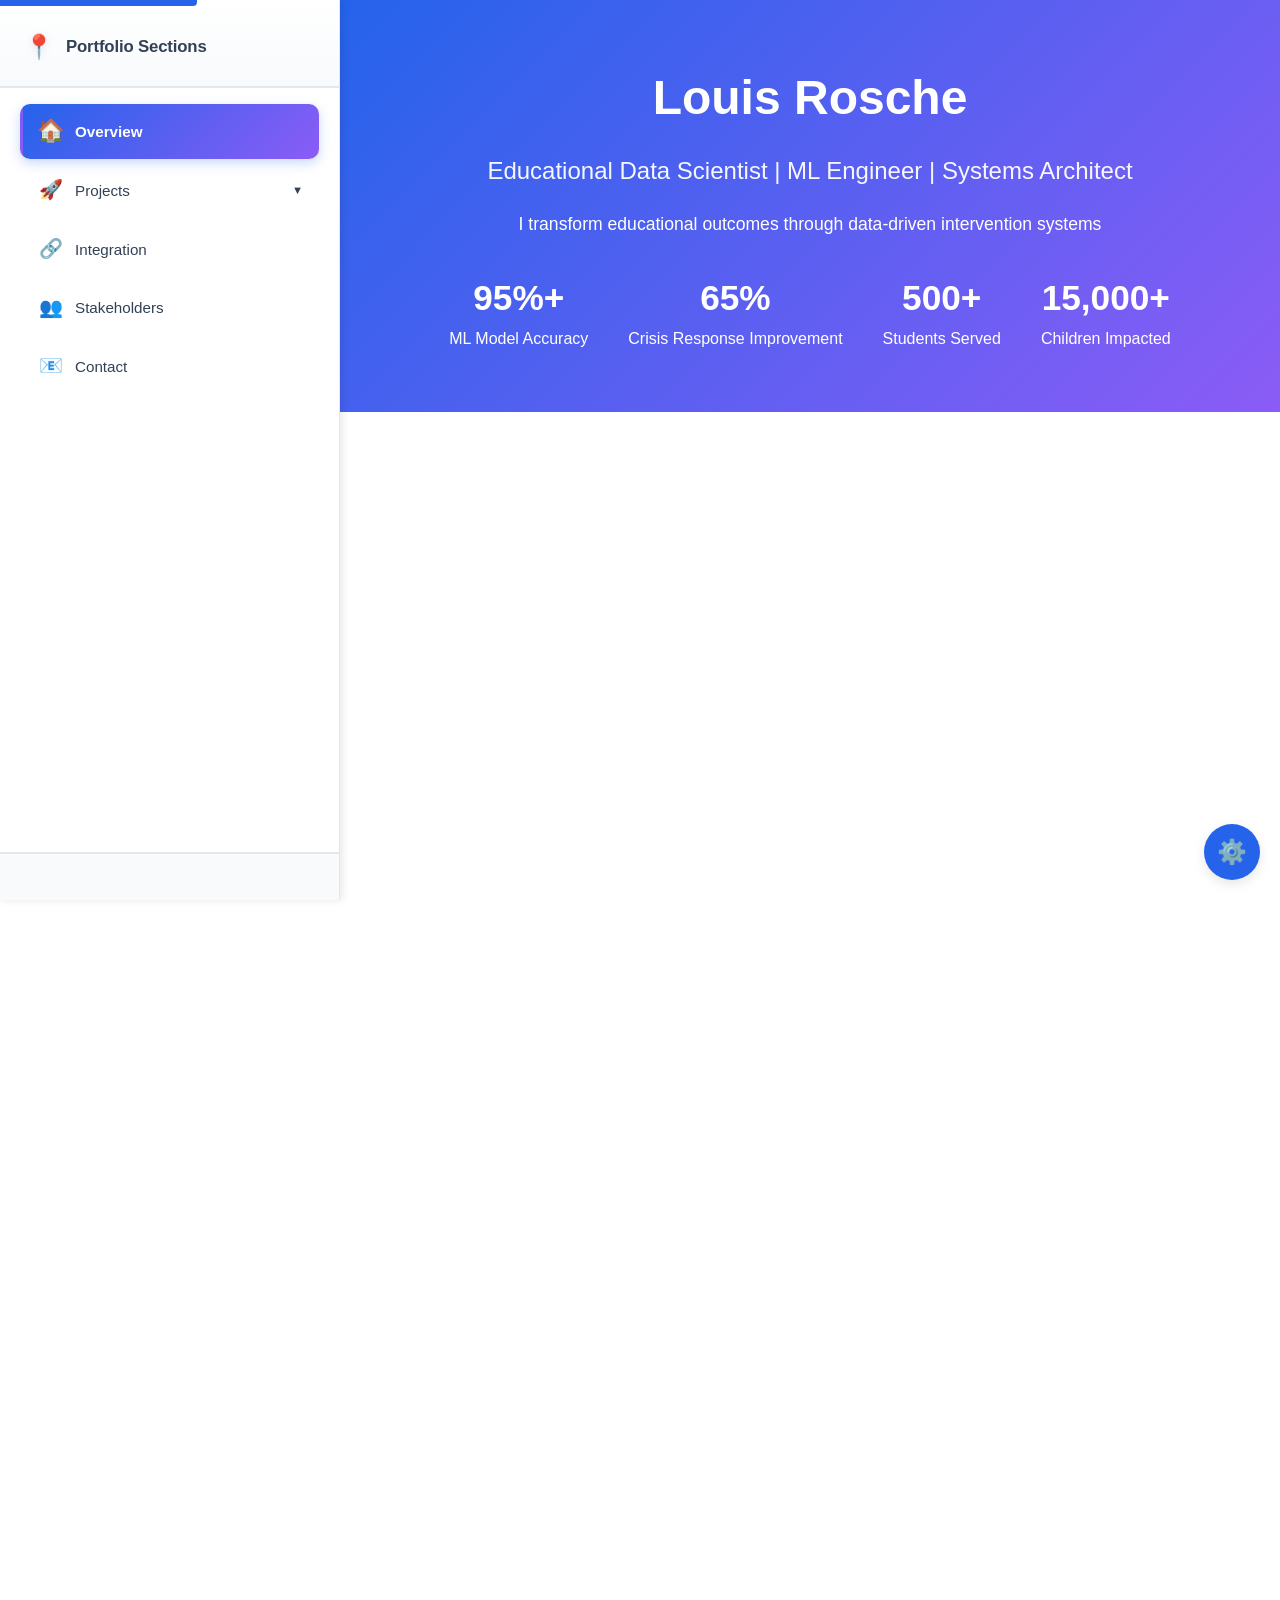
==== commit b462268f: "Enhance theme consistency: Chart.js support and conflict prevention - Enhanced global-settings.js:  " ====
--- a/index.html
+++ b/index.html
@@ -29,6 +29,9 @@
 
     <!-- Stylesheets -->
     <link rel="stylesheet" href="styles.css">
+
+    <!-- Global settings for immediate theme application (before DOM renders) -->
+    <script src="global-settings.js"></script>
 
     <!-- Structured Data -->
     <script type="application/ld+json">
@@ -125,9 +128,9 @@
     <!-- Hero Section -->
     <section id="hero" class="hero">
         <h1>Louis Rosche</h1>
-        <p class="tagline">8th Grade Team Leader & Science Teacher | Educational Data Scientist | ML Engineer</p>
+        <p class="tagline">Educational Data Scientist | ML Engineer | Systems Architect</p>
         <p class="section-subtitle" style="color: white; max-width: 600px; margin: 15px auto;">
-            Currently leading science instruction at Kairos Academies while building data-driven intervention systems that transform educational outcomes
+            I transform educational outcomes through data-driven intervention systems
         </p>
 
         <div class="stats">
@@ -140,8 +143,8 @@
                 <span class="stat-label">Crisis Response Improvement</span>
             </div>
             <div class="stat">
-                <span class="stat-value">450+</span>
-                <span class="stat-label">Students Currently Served</span>
+                <span class="stat-value">500+</span>
+                <span class="stat-label">Students Served</span>
             </div>
             <div class="stat">
                 <span class="stat-value">15,000+</span>
@@ -193,7 +196,6 @@
                 <article class="project-card" data-category="ml-analytics" aria-labelledby="project-1-title">
                     <div class="project-icon" role="img" aria-label="Machine Learning and Artificial Intelligence">🤖</div>
                     <h3 id="project-1-title">Student Risk Prediction Model</h3>
-                    <p style="font-size: 0.85rem; color: #666; margin-bottom: 8px;"><em>Built as Director of Mentoring, Kairos Academies (2022-2023)</em></p>
                     <p>I developed an ML model processing 14 risk indicators to predict student crisis 2-3 weeks early with 95%+ accuracy.</p>
 
                     <div class="tech-stack" role="list" aria-label="Technologies used">
@@ -215,7 +217,6 @@
                 <article class="project-card" data-category="ml-analytics platforms" aria-labelledby="project-2-title">
                     <div class="project-icon" role="img" aria-label="Real-time dashboard and data visualization">📊</div>
                     <h3 id="project-2-title">MTSS Real-Time Tracking Dashboard</h3>
-                    <p style="font-size: 0.85rem; color: #666; margin-bottom: 8px;"><em>Built as 8th Grade Team Leader, Kairos Academies (2025-Present)</em></p>
                     <p>I built an interactive dashboard tracking 150+ students across Tier 2/3 interventions with same-day adjustment capability.</p>
 
                     <div class="tech-stack" role="list" aria-label="Technologies used">
@@ -237,7 +238,6 @@
                 <article class="project-card" data-category="automation ml-analytics" aria-labelledby="project-3-title">
                     <div class="project-icon" role="img" aria-label="Data integration and ETL pipeline">🔄</div>
                     <h3 id="project-3-title">Multi-Source ETL Pipeline Dashboard</h3>
-                    <p style="font-size: 0.85rem; color: #666; margin-bottom: 8px;"><em>Built as Research & Data Specialist, United 4 Children (2023)</em></p>
                     <p>I built an ETL pipeline integrating 45 organizations across 5 disparate systems, serving 15,000+ children.</p>
 
                     <div class="tech-stack" role="list" aria-label="Technologies used">
@@ -261,7 +261,6 @@
                 <article class="project-card" data-category="ml-analytics" aria-labelledby="project-4-title">
                     <div class="project-icon" role="img" aria-label="Equity tracking and monitoring system">⚖️</div>
                     <h3 id="project-4-title">Foster Care Equity Tracking Dashboard</h3>
-                    <p style="font-size: 0.85rem; color: #666; margin-bottom: 8px;"><em>Built as Education Specialist, MO Dept of Social Services (2023-2024)</em></p>
                     <p>I designed a comprehensive system monitoring 8 educational metrics for 60+ foster care students across 12 districts.</p>
 
                     <div class="tech-stack" role="list" aria-label="Technologies used">
@@ -285,7 +284,6 @@
                 <article class="project-card" data-category="automation" aria-labelledby="project-5-title">
                     <div class="project-icon" role="img" aria-label="Progress monitoring and reporting">📈</div>
                     <h3 id="project-5-title">Automated Progress Monitoring System</h3>
-                    <p style="font-size: 0.85rem; color: #666; margin-bottom: 8px;"><em>Built as MTSS Coordinator, Lindbergh School District (2024-2025)</em></p>
                     <p>I created a SQL-based system generating weekly intervention reports for 60+ Tier 2/3 students automatically.</p>
 
                     <div class="tech-stack" role="list" aria-label="Technologies used">
@@ -309,7 +307,6 @@
                 <article class="project-card" data-category="platforms automation" aria-labelledby="project-6-title">
                     <div class="project-icon" role="img" aria-label="Assessment and data platform">📋</div>
                     <h3 id="project-6-title">Multi-Source Assessment Platform</h3>
-                    <p style="font-size: 0.85rem; color: #666; margin-bottom: 8px;"><em>Built as Director of Mentoring, Kairos Academies (2022-2023)</em></p>
                     <p>I built a platform that processes 1,000+ weekly data points from 5 sources to generate 120+ individualized reports.</p>
 
                     <div class="tech-stack" role="list" aria-label="Technologies used">
@@ -331,7 +328,6 @@
                 <article class="project-card" data-category="automation" aria-labelledby="project-7-title">
                     <div class="project-icon" role="img" aria-label="Workflow automation and efficiency">⚡</div>
                     <h3 id="project-7-title">Automated Mentoring Workflow System</h3>
-                    <p style="font-size: 0.85rem; color: #666; margin-bottom: 8px;"><em>Built as Director of Mentoring, Kairos Academies (2022-2023)</em></p>
                     <p>I developed a Google Apps Script automation for check-ins, scheduling, and reporting across 50+ mentors.</p>
 
                     <div class="tech-stack" role="list" aria-label="Technologies used">
@@ -354,7 +350,6 @@
                 <article class="project-card" data-category="platforms" aria-labelledby="project-8-title">
                     <div class="project-icon" role="img" aria-label="Restorative justice platform">🔄</div>
                     <h3 id="project-8-title">Restorative Justice Circle Platform</h3>
-                    <p style="font-size: 0.85rem; color: #666; margin-bottom: 8px;"><em>Built as 8th Grade Team Leader, Kairos Academies (2025-Present)</em></p>
                     <p>I created a web platform for 30+ facilitators managing 120+ annual restorative circle sessions.</p>
 
                     <div class="tech-stack" role="list" aria-label="Technologies used">
@@ -768,13 +763,12 @@
                 <h3>Quick Overview for Recruiters</h3>
                 <h4 style="margin-top: 20px;">The Basics</h4>
                 <ul style="font-size: 1.05rem; line-height: 1.8;">
-                    <li>✅ <strong>Current Role (2025-Present)</strong>: 8th Grade Team Leader & Science Teacher at Kairos Academies</li>
-                    <li>✅ <strong>9+ years education</strong>: Classroom teacher → MTSS Coordinator → Director → Data Specialist → Team Leader (current)</li>
-                    <li>✅ <strong>3+ years technical</strong>: Building production ML models, dashboards, ETL pipelines (2022-present)</li>
-                    <li>✅ <strong>Proven impact</strong>: 95%+ ML accuracy, 65% faster crisis response, 450+ students currently served</li>
+                    <li>✅ <strong>9+ years education</strong>: Classroom teacher → MTSS Coordinator → Director → Data Specialist</li>
+                    <li>✅ <strong>4 years technical</strong>: Building production ML models, dashboards, ETL pipelines</li>
+                    <li>✅ <strong>Proven impact</strong>: 95%+ ML accuracy, 65% faster crisis response, 500+ students served</li>
                     <li>✅ <strong>Full-stack capabilities</strong>: Python, SQL, JavaScript, Cloud platforms</li>
-                    <li>✅ <strong>Scale demonstrated</strong>: Systems serving 450-15,000 users</li>
-                    <li>✅ <strong>Certifications</strong>: Google Data Analytics, CAPM, Harvard Leadership, MO Teaching License (valid 2020-2029)</li>
+                    <li>✅ <strong>Scale demonstrated</strong>: Systems serving 500-15,000 users</li>
+                    <li>✅ <strong>Certifications</strong>: Google Data Analytics, CAPM, Harvard Leadership</li>
                 </ul>
                 <div class="mt-30">
                     <a href="https://github.com/LouisRosche/Resume-Artifacts#readme" class="btn" target="_blank" rel="noopener noreferrer">📖 View on GitHub</a>
@@ -784,21 +778,20 @@
 
             <div id="hiring" class="tab-content" role="tabpanel" aria-labelledby="hiring-tab" aria-hidden="true">
                 <h3>For Hiring Managers: Can I Deliver?</h3>
-                <h4 style="margin-top: 20px;">Proven Track Record (2022-Present)</h4>
+                <h4 style="margin-top: 20px;">Proven Track Record</h4>
                 <ul style="font-size: 1.05rem; line-height: 1.8;">
-                    <li><strong>Currently (2025)</strong>: Leading 8th grade science team, serving 450+ students with NGSS curriculum</li>
-                    <li><strong>ML Model (2022-2023)</strong>: 95%+ accuracy, deployed in production at Kairos Academies</li>
-                    <li><strong>ETL Pipeline (2023)</strong>: Integrated 45 organizations at United 4 Children, 85% time reduction</li>
-                    <li><strong>MTSS Systems (2024-2025)</strong>: Built at Lindbergh School District, 8 hours weekly savings</li>
-                    <li><strong>Real Impact</strong>: 65% faster crisis response, 30% better student transitions, 82% assessment proficiency</li>
+                    <li><strong>ML Model</strong>: 95%+ accuracy, deployed in production, serving 500+ students</li>
+                    <li><strong>ETL Pipeline</strong>: Integrated 45 organizations, 85% time reduction</li>
+                    <li><strong>Real Impact</strong>: 65% faster crisis response, 30% better student transitions</li>
+                    <li><strong>Scale</strong>: Systems serving 15,000+ children across multiple organizations</li>
                 </ul>
 
                 <h4 style="margin-top: 30px;">What Makes Me Different</h4>
                 <p style="margin: 15px 0; font-size: 1.05rem; line-height: 1.7;">
-                    <strong>I combine deep domain expertise with technical skills—and I'm still in the classroom.</strong>
-                    Unlike pure technologists, I understand the problem intimately (9 years in classrooms, currently teaching).
-                    Unlike pure educators, I build production-quality systems (3+ years data science/ML engineering).
-                    This combination means I build what actually solves the problem because I experience it daily.
+                    <strong>I combine deep domain expertise with technical skills.</strong>
+                    Unlike pure technologists, I understand the problem intimately (9 years in classrooms).
+                    Unlike pure educators, I build production-quality systems (4 years technical).
+                    This combination means I build what actually solves the problem.
                 </p>
 
                 <div class="mt-30">
@@ -845,18 +838,9 @@
 
             <div id="education" class="tab-content" role="tabpanel" aria-labelledby="education-tab" aria-hidden="true">
                 <h3>For Education Leaders: Student-Centered Impact</h3>
-                <h4 style="margin-top: 20px;">Current Role (2025-Present)</h4>
+                <h4 style="margin-top: 20px;">Real Student Outcomes</h4>
                 <ul style="font-size: 1.05rem; line-height: 1.8;">
-                    <li><strong>8th Grade Team Leader</strong> at Kairos Academies, St. Louis</li>
-                    <li><strong>NGSS Curriculum</strong>: Designing 3-year roadmap for 450+ students (grades 6-8)</li>
-                    <li><strong>Standards-Based Grading</strong>: Implementing SBG across 5-teacher science team, 55% increase in student goal-setting</li>
-                    <li><strong>Professional Development</strong>: Training 25+ teachers, 34% improvement in data literacy</li>
-                </ul>
-
-                <h4 style="margin-top: 30px;">Recent Student Outcomes (2022-2025)</h4>
-                <ul style="font-size: 1.05rem; line-height: 1.8;">
-                    <li><strong>Lindbergh School District (2024-2025)</strong>: 82% proficiency in 7th grade life science, 12% above district average</li>
-                    <li><strong>Crisis Prevention</strong>: 2-3 weeks early warning, 65% faster response through predictive model</li>
+                    <li><strong>Crisis Prevention</strong>: 2-3 weeks early warning, 65% faster response</li>
                     <li><strong>Equity Improvement</strong>: 30% increase in successful foster care transitions (52% → 82%)</li>
                     <li><strong>Intervention Effectiveness</strong>: 47% program improvement through data-driven adjustments</li>
                     <li><strong>Staff Efficiency</strong>: 8-12 hours weekly saved per system, allowing more student face time</li>
@@ -864,11 +848,10 @@
 
                 <h4 style="margin-top: 30px;">Educational Background</h4>
                 <ul style="font-size: 1.05rem; line-height: 1.8;">
-                    <li><strong>M.A. in Education, Cum Laude</strong> - Truman State University (2015)</li>
-                    <li><strong>B.S. in Health Science, Cum Laude</strong> - Truman State University (2014)</li>
-                    <li><strong>Missouri Teaching License</strong> - Elementary 1-6, General Science 5-9 (valid 2020-2029)</li>
-                    <li><strong>9 years classroom teaching</strong> across grades 2-8</li>
-                    <li><strong>Leadership roles</strong>: 8th Grade Team Leader, MTSS Coordinator, Director of Mentoring</li>
+                    <li>M.A. in Education, Cum Laude - Truman State University</li>
+                    <li>Missouri Teaching License (Elementary 1-6, Science 5-9)</li>
+                    <li>9 years classroom teaching across grades K-8</li>
+                    <li>MTSS Coordinator, Science Department Lead</li>
                 </ul>
 
                 <div class="mt-30">
--- a/styles.css
+++ b/styles.css
@@ -14,24 +14,34 @@
     --dark: #1e293b;
     --light: #f8fafc;
     --text: #334155;
+    --text-muted: #64748b;
     --bg: #ffffff;
     --bg-secondary: #f8fafc;
+    --bg-tertiary: #f1f5f9;
     --border: #e2e8f0;
     --shadow: rgba(0, 0, 0, 0.1);
-
-    /* Semantic colors for status/alerts */
+    /* Semantic colors for status/tiers */
     --success: #10b981;
+    --success-bg: #d1fae5;
+    --success-text: #065f46;
     --warning: #f59e0b;
+    --warning-bg: #fef3c7;
+    --warning-text: #92400e;
     --danger: #ef4444;
+    --danger-bg: #fee2e2;
+    --danger-text: #991b1b;
     --info: #3b82f6;
-
-    /* MTSS Tier colors (green/yellow/red) */
-    --tier-1-bg: #d1fae5;
-    --tier-1-text: #065f46;
-    --tier-2-bg: #fef3c7;
-    --tier-2-text: #92400e;
-    --tier-3-bg: #fee2e2;
-    --tier-3-text: #991b1b;
+    --info-bg: #dbeafe;
+    --info-text: #1e40af;
+    /* Chart/metric colors - light variants */
+    --metric-bg-green: #f0fdf4;
+    --metric-text-green: #064e3b;
+    --metric-bg-blue: #eff6ff;
+    --metric-text-blue: #1e3a8a;
+    --metric-bg-yellow: #fef3c7;
+    --metric-text-yellow: #78350f;
+    --metric-bg-purple: #fae8ff;
+    --metric-text-purple: #581c87;
 }
 
 /* Dark mode */
@@ -42,46 +52,42 @@
     --dark: #0f172a;
     --light: #1e293b;
     --text: #e2e8f0;
+    --text-muted: #94a3b8;
     --bg: #0f172a;
     --bg-secondary: #1e293b;
+    --bg-tertiary: #334155;
     --border: #334155;
     --shadow: rgba(0, 0, 0, 0.5);
-
-    /* Semantic colors for status/alerts (brighter in dark mode) */
+    /* Semantic colors for status/tiers - dark mode */
     --success: #34d399;
+    --success-bg: #064e3b;
+    --success-text: #a7f3d0;
     --warning: #fbbf24;
+    --warning-bg: #78350f;
+    --warning-text: #fef3c7;
     --danger: #f87171;
+    --danger-bg: #7f1d1d;
+    --danger-text: #fecaca;
     --info: #60a5fa;
-
-    /* MTSS Tier colors (adjusted for dark mode) */
-    --tier-1-bg: #064e3b;
-    --tier-1-text: #d1fae5;
-    --tier-2-bg: #78350f;
-    --tier-2-text: #fef3c7;
-    --tier-3-bg: #7f1d1d;
-    --tier-3-text: #fee2e2;
+    --info-bg: #1e3a8a;
+    --info-text: #bfdbfe;
+    /* Chart/metric colors - dark variants */
+    --metric-bg-green: #064e3b;
+    --metric-text-green: #a7f3d0;
+    --metric-bg-blue: #1e3a8a;
+    --metric-text-blue: #bfdbfe;
+    --metric-bg-yellow: #78350f;
+    --metric-text-yellow: #fef3c7;
+    --metric-bg-purple: #581c87;
+    --metric-text-purple: #e9d5ff;
 }
 
 /* Colorblind-safe mode (deuteranopia, protanopia, tritanopia safe) */
 [data-theme="colorblind"],
 [data-theme="colorblind-dark"] {
-    --primary: #DE8F05;      /* Orange - HIGHLY visible change from blue! */
-    --secondary: #0173B2;    /* Blue */
-    --accent: #029E73;       /* Teal/Green */
-
-    /* Semantic colors using Wong colorblind-safe palette */
-    --success: #029E73;      /* Teal (safe for all types) */
-    --warning: #DE8F05;      /* Orange */
-    --danger: #D55E00;       /* Vermillion/Red-orange */
-    --info: #56B4E9;         /* Sky blue */
-
-    /* MTSS Tier colors (colorblind-safe using Wong palette) */
-    --tier-1-bg: #E0F2F1;    /* Light teal background */
-    --tier-1-text: #004D40;  /* Dark teal text */
-    --tier-2-bg: #FFF3E0;    /* Light orange background */
-    --tier-2-text: #E65100;  /* Dark orange text */
-    --tier-3-bg: #FFE4E1;    /* Light vermillion background */
-    --tier-3-text: #B71C1C;  /* Dark red text */
+    --primary: #0173B2;
+    --secondary: #DE8F05;
+    --accent: #029E73;
 }
 
 /* Dark + colorblind mode */
@@ -89,22 +95,40 @@
     --dark: #0f172a;
     --light: #1e293b;
     --text: #e2e8f0;
+    --text-muted: #94a3b8;
     --bg: #0f172a;
     --bg-secondary: #1e293b;
+    --bg-tertiary: #334155;
     --border: #334155;
     --shadow: rgba(0, 0, 0, 0.5);
+    /* Semantic colors for status/tiers - dark colorblind mode */
+    --success: #34d399;
+    --success-bg: #064e3b;
+    --success-text: #a7f3d0;
+    --warning: #fbbf24;
+    --warning-bg: #78350f;
+    --warning-text: #fef3c7;
+    --danger: #f87171;
+    --danger-bg: #7f1d1d;
+    --danger-text: #fecaca;
+    --info: #60a5fa;
+    --info-bg: #1e3a8a;
+    --info-text: #bfdbfe;
+    /* Chart/metric colors - dark variants */
+    --metric-bg-green: #064e3b;
+    --metric-text-green: #a7f3d0;
+    --metric-bg-blue: #1e3a8a;
+    --metric-text-blue: #bfdbfe;
+    --metric-bg-yellow: #78350f;
+    --metric-text-yellow: #fef3c7;
+    --metric-bg-purple: #581c87;
+    --metric-text-purple: #e9d5ff;
 }
 
 * {
     margin: 0;
     padding: 0;
     box-sizing: border-box;
-}
-
-/* Full-page scroll snap - One section at a time */
-html {
-    scroll-snap-type: y mandatory;
-    scroll-behavior: smooth;
 }
 
 body {
@@ -125,14 +149,6 @@
 .tab-content,
 section {
     content-visibility: auto;
-}
-
-/* Scroll snap alignment for sections */
-section[id] {
-    scroll-snap-align: start;
-    scroll-snap-stop: always;
-    min-height: 100vh;
-    /* Padding is defined by individual section classes (.hero, .container, etc.) */
 }
 
 /* Skip to main content link - Accessibility critical */
@@ -562,7 +578,7 @@
 }
 
 .impact-metrics {
-    background: linear-gradient(135deg, var(--primary) 0%, var(--accent) 100%);
+    background: linear-gradient(135deg, #667eea 0%, #764ba2 100%);
     color: white;
     padding: 15px;
     border-radius: 10px;
@@ -749,17 +765,17 @@
 
 .arch-component.pipeline {
     border-color: var(--accent);
-    background: linear-gradient(135deg, color-mix(in srgb, var(--accent) 5%, transparent) 0%, color-mix(in srgb, var(--accent) 10%, transparent) 100%);
+    background: linear-gradient(135deg, rgba(139, 92, 246, 0.05) 0%, rgba(139, 92, 246, 0.1) 100%);
 }
 
 .arch-component.ml {
     border-color: var(--primary);
-    background: linear-gradient(135deg, color-mix(in srgb, var(--primary) 5%, transparent) 0%, color-mix(in srgb, var(--primary) 10%, transparent) 100%);
+    background: linear-gradient(135deg, rgba(37, 99, 235, 0.05) 0%, rgba(37, 99, 235, 0.1) 100%);
 }
 
 .arch-component.automation {
     border-color: var(--secondary);
-    background: linear-gradient(135deg, color-mix(in srgb, var(--secondary) 5%, transparent) 0%, color-mix(in srgb, var(--secondary) 10%, transparent) 100%);
+    background: linear-gradient(135deg, rgba(16, 185, 129, 0.05) 0%, rgba(16, 185, 129, 0.1) 100%);
 }
 
 .component-icon {
